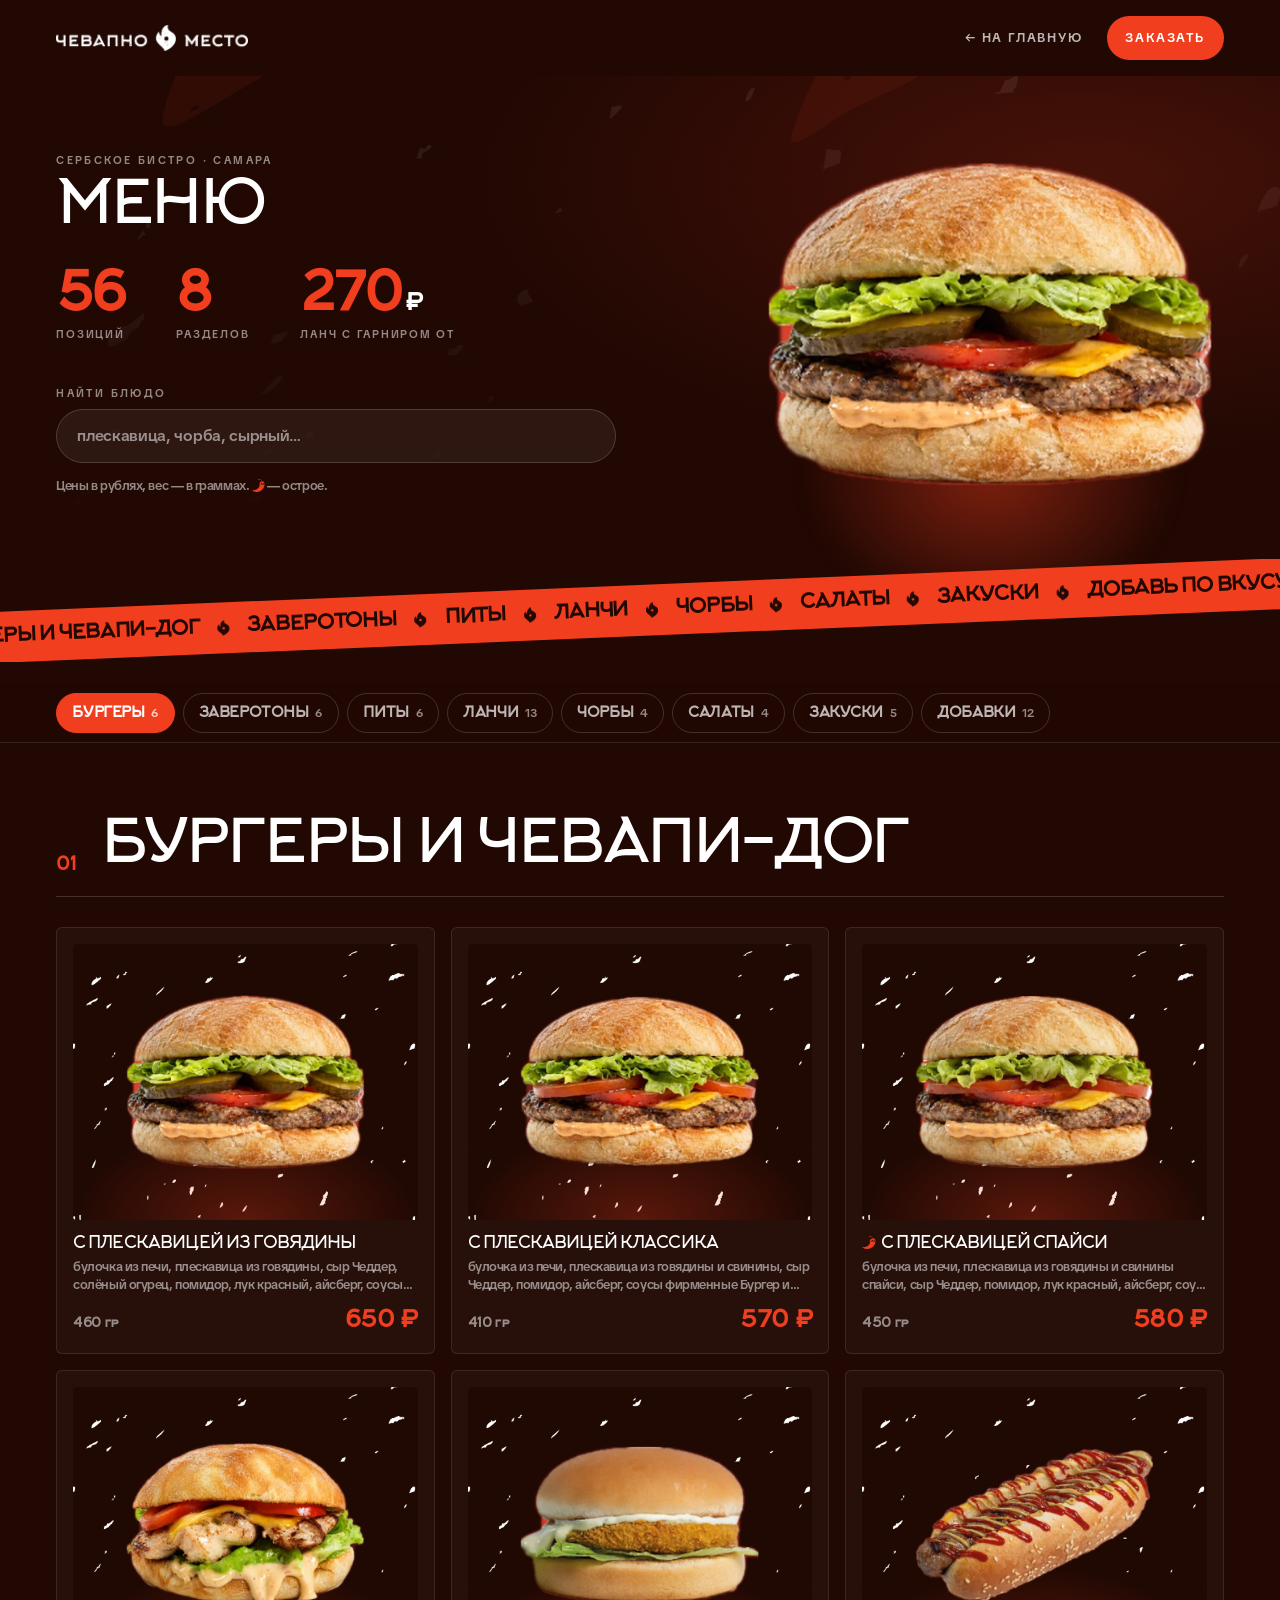
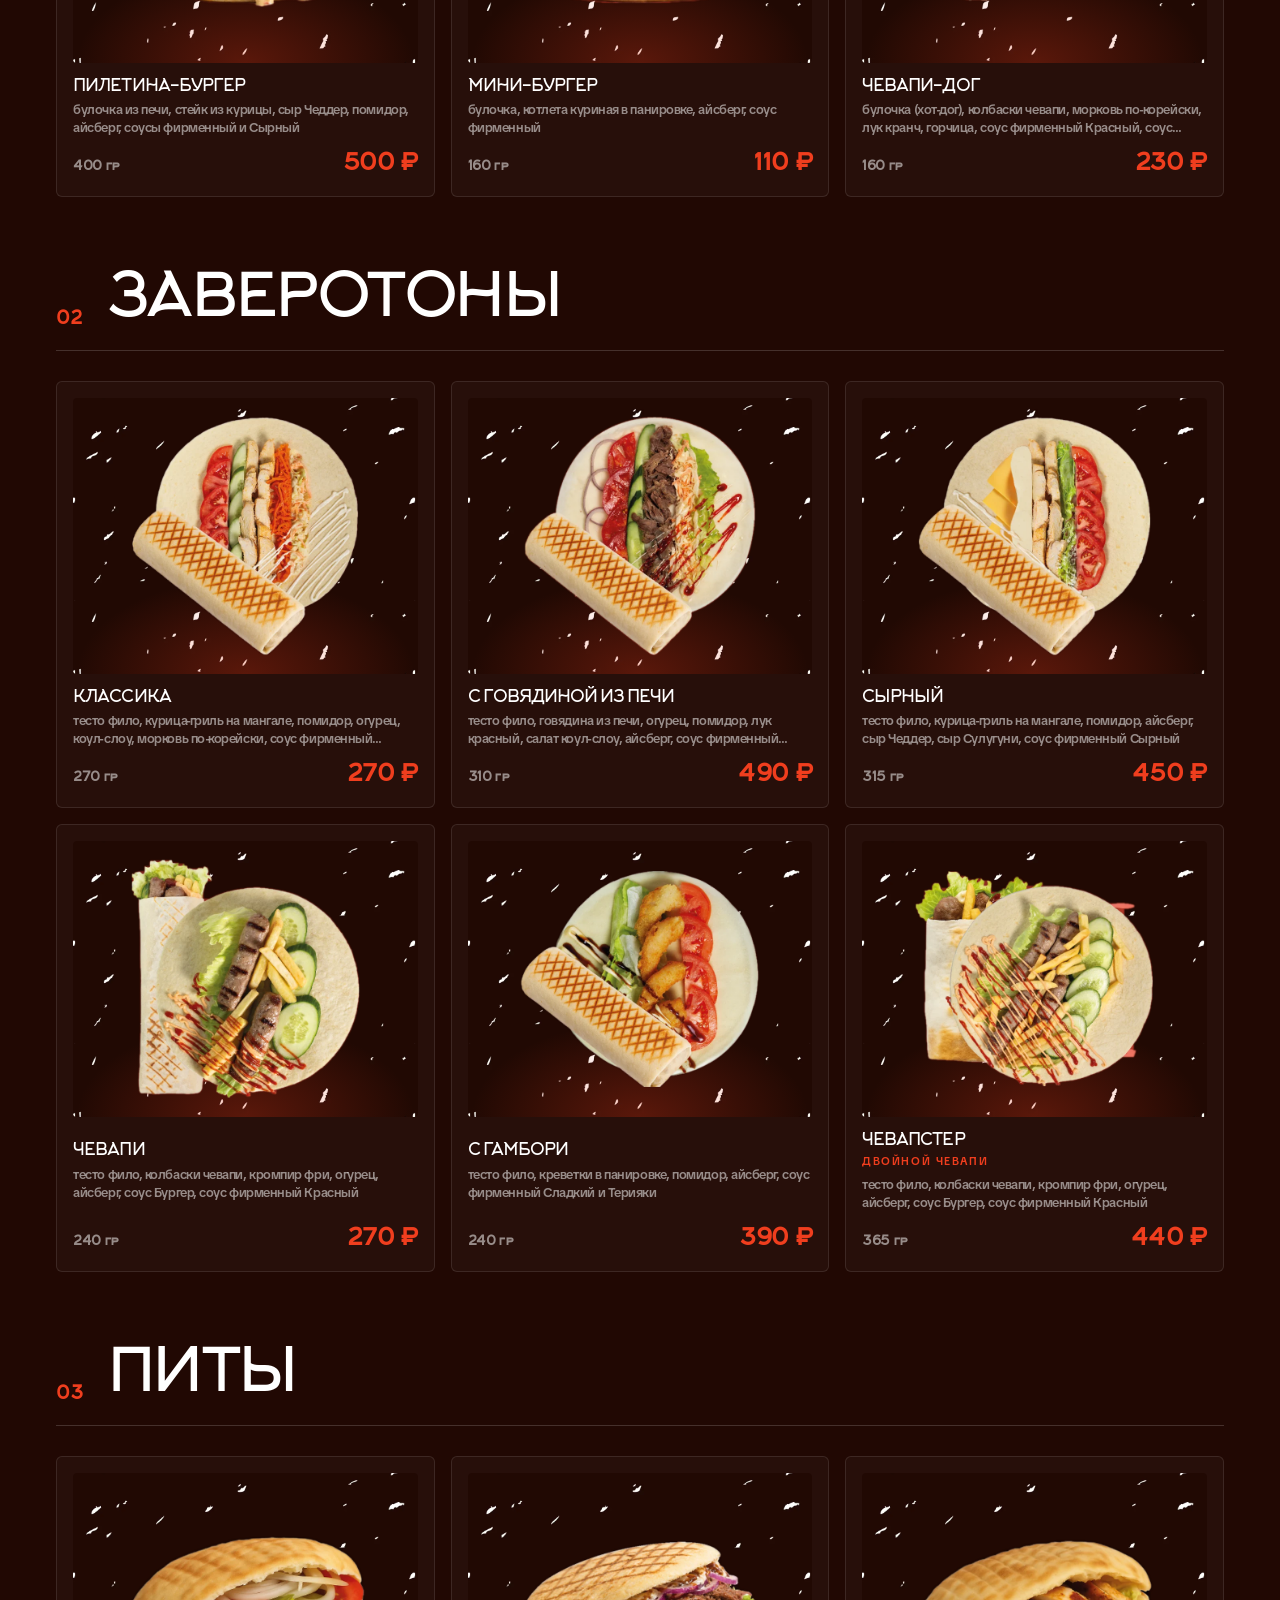
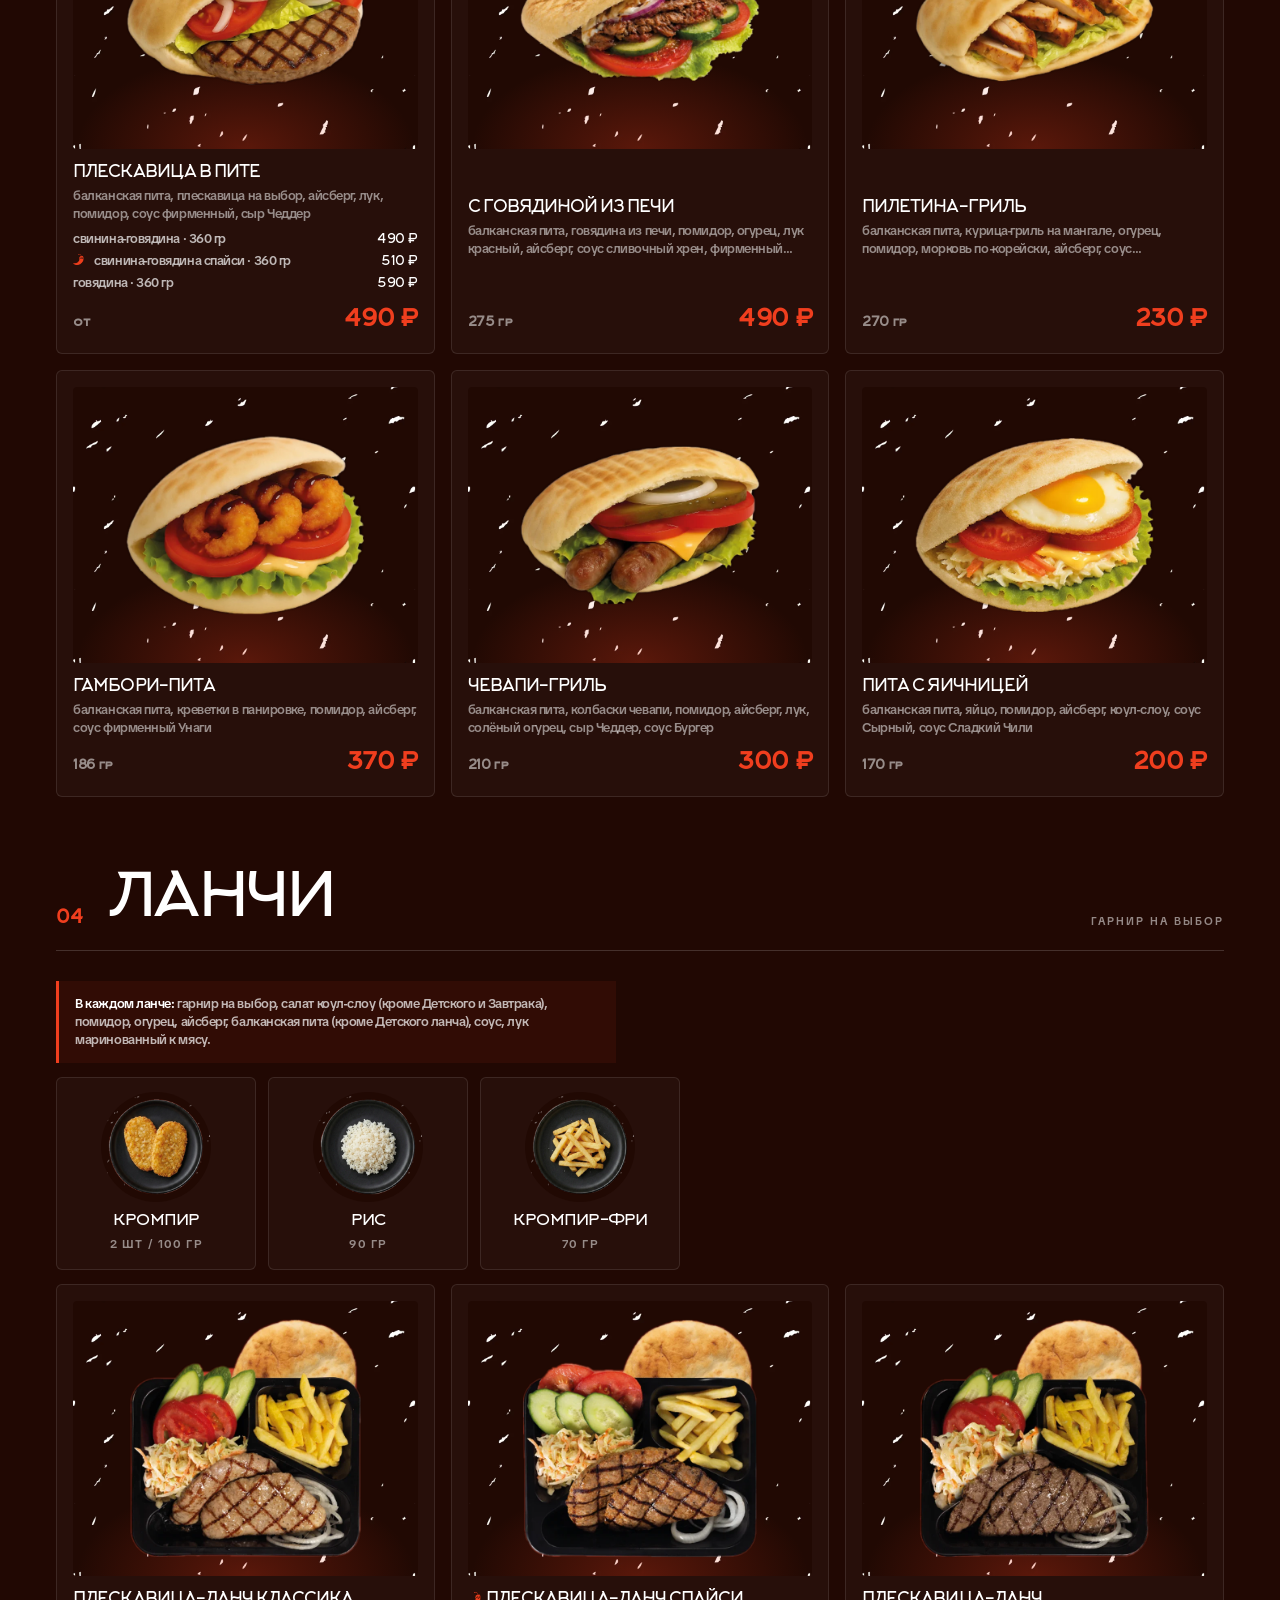
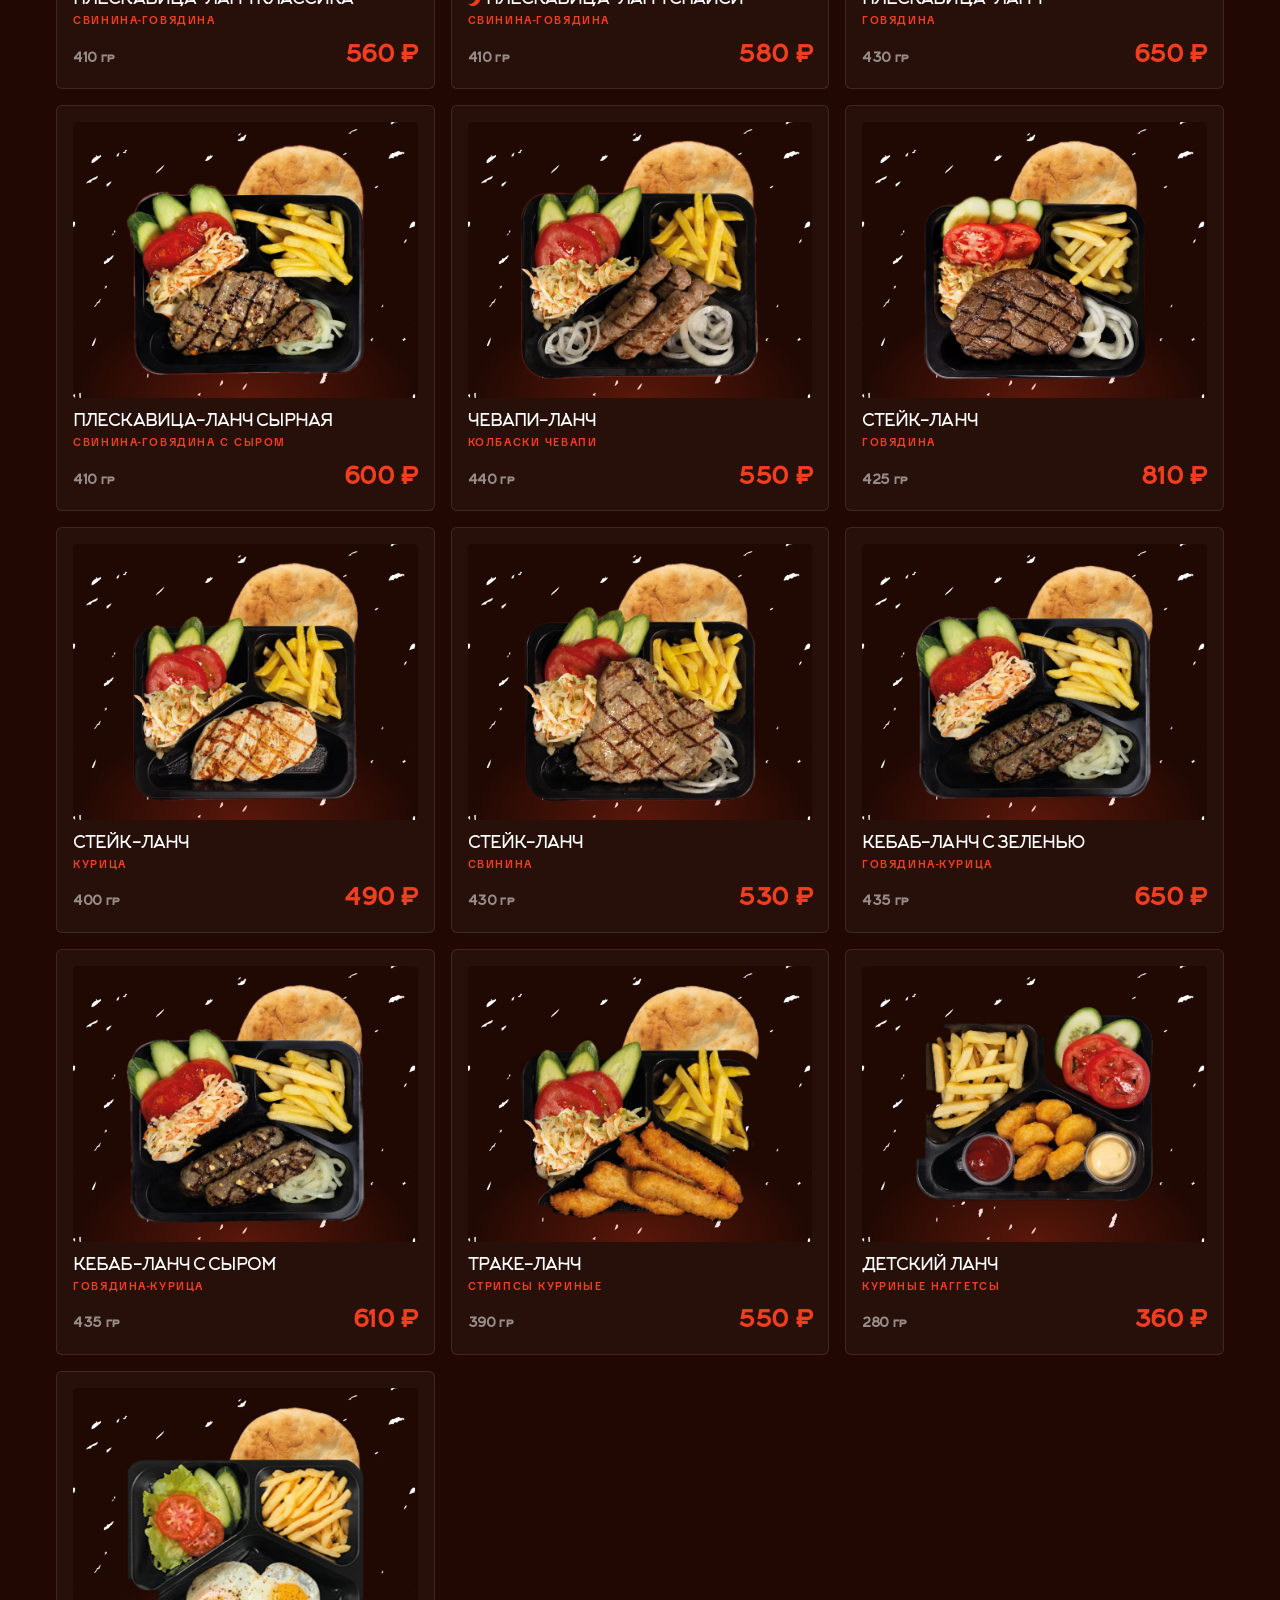
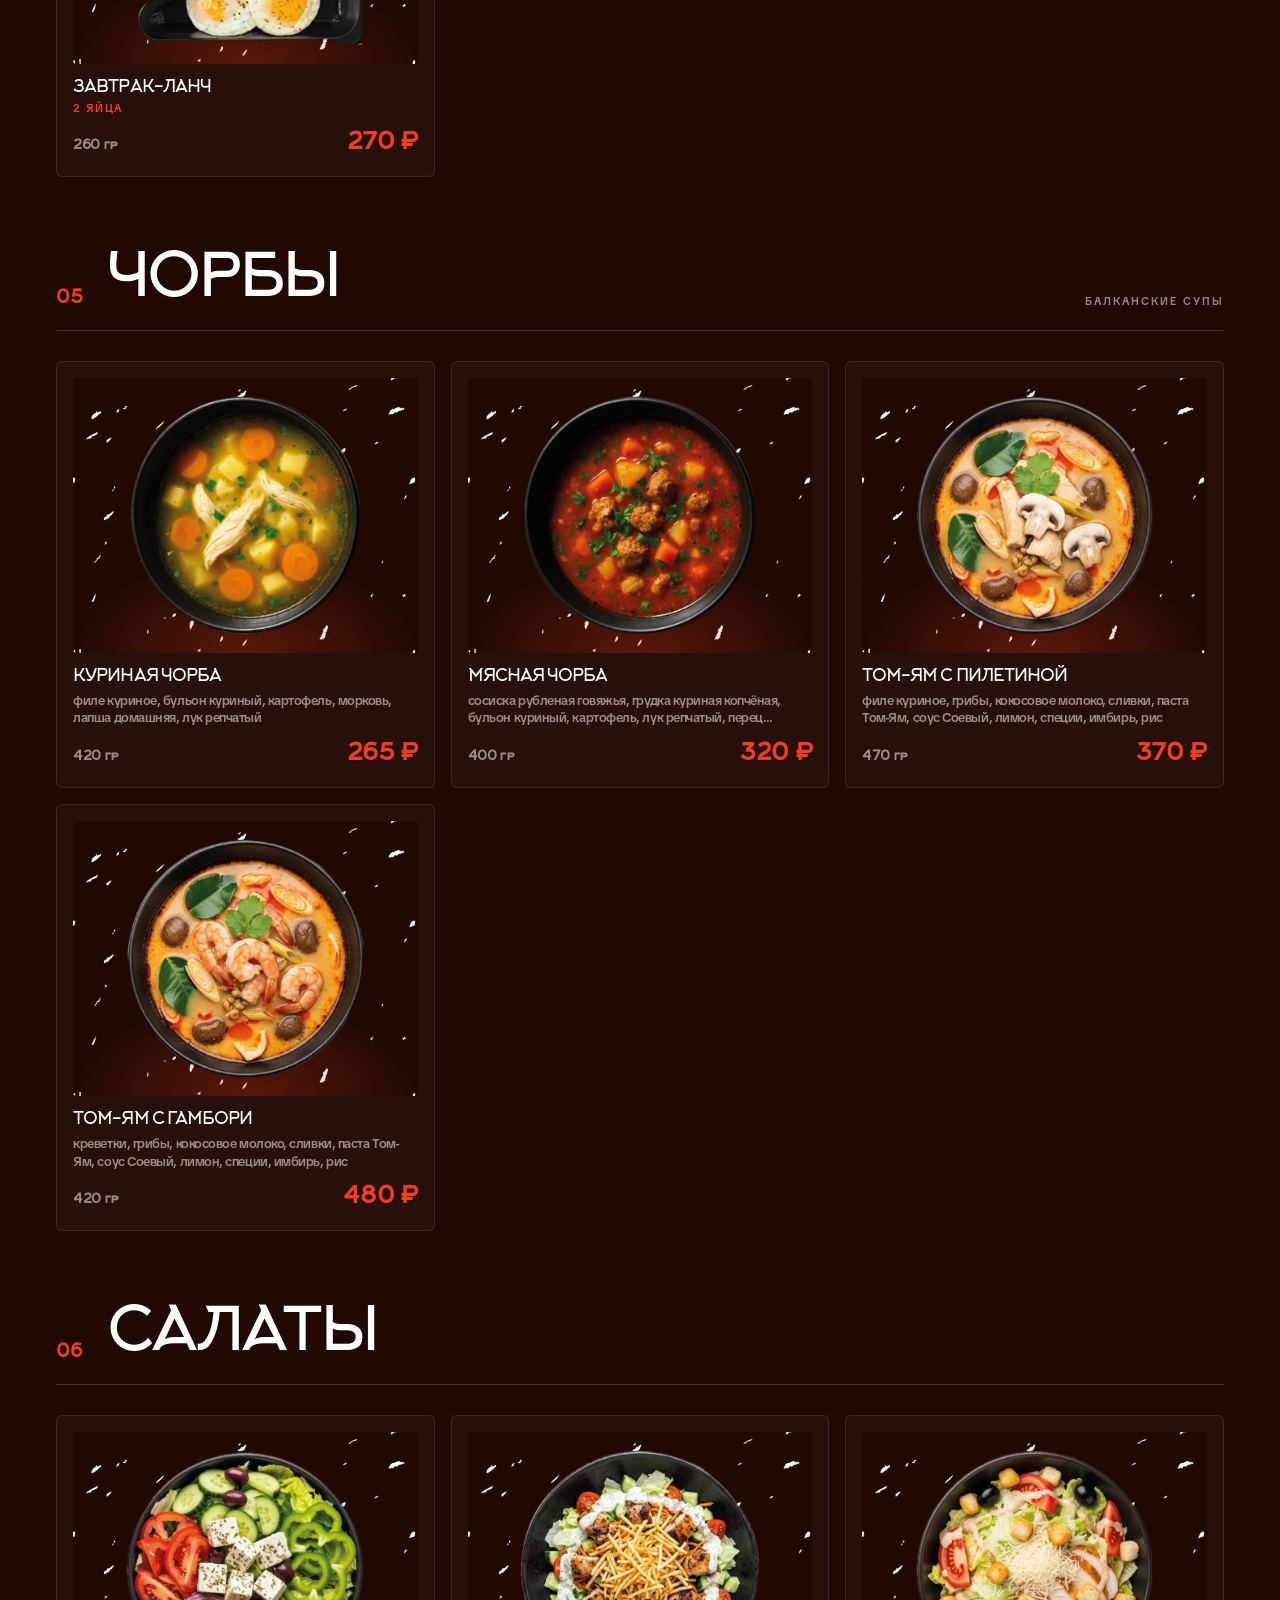
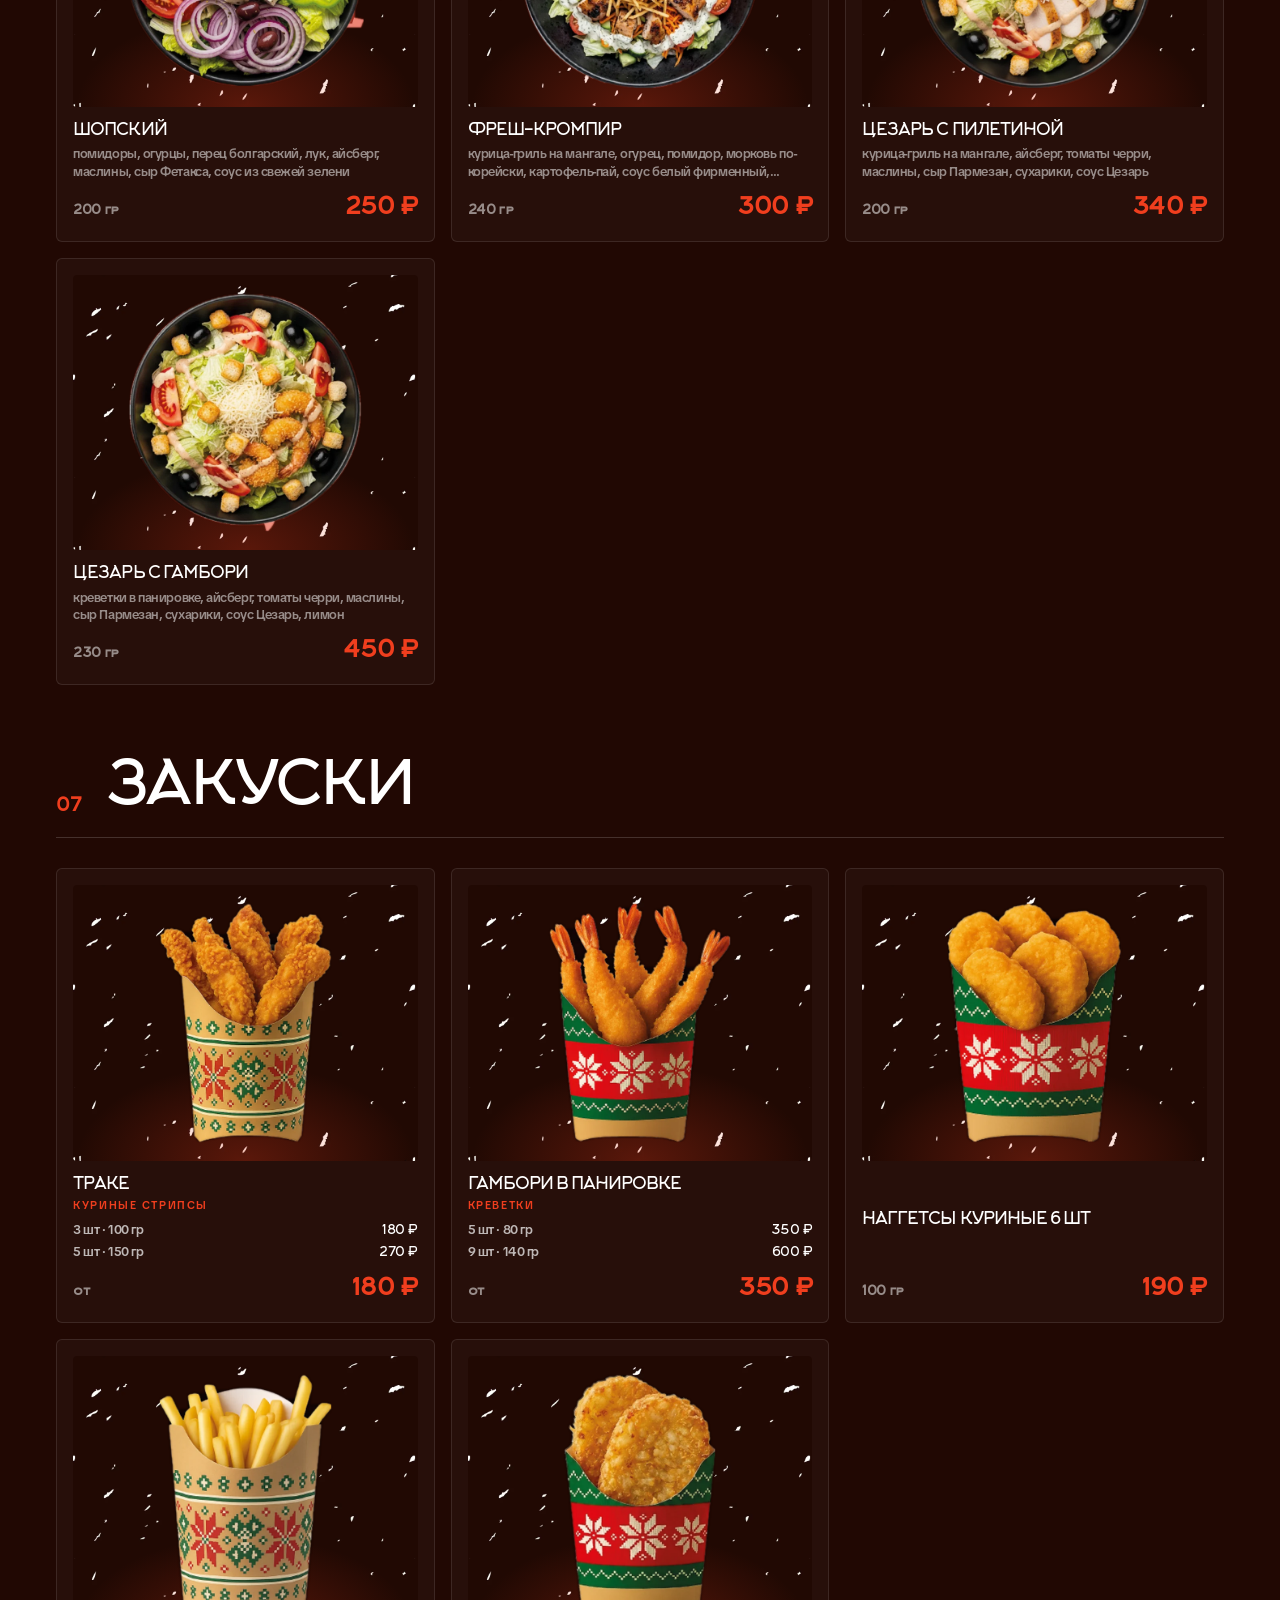
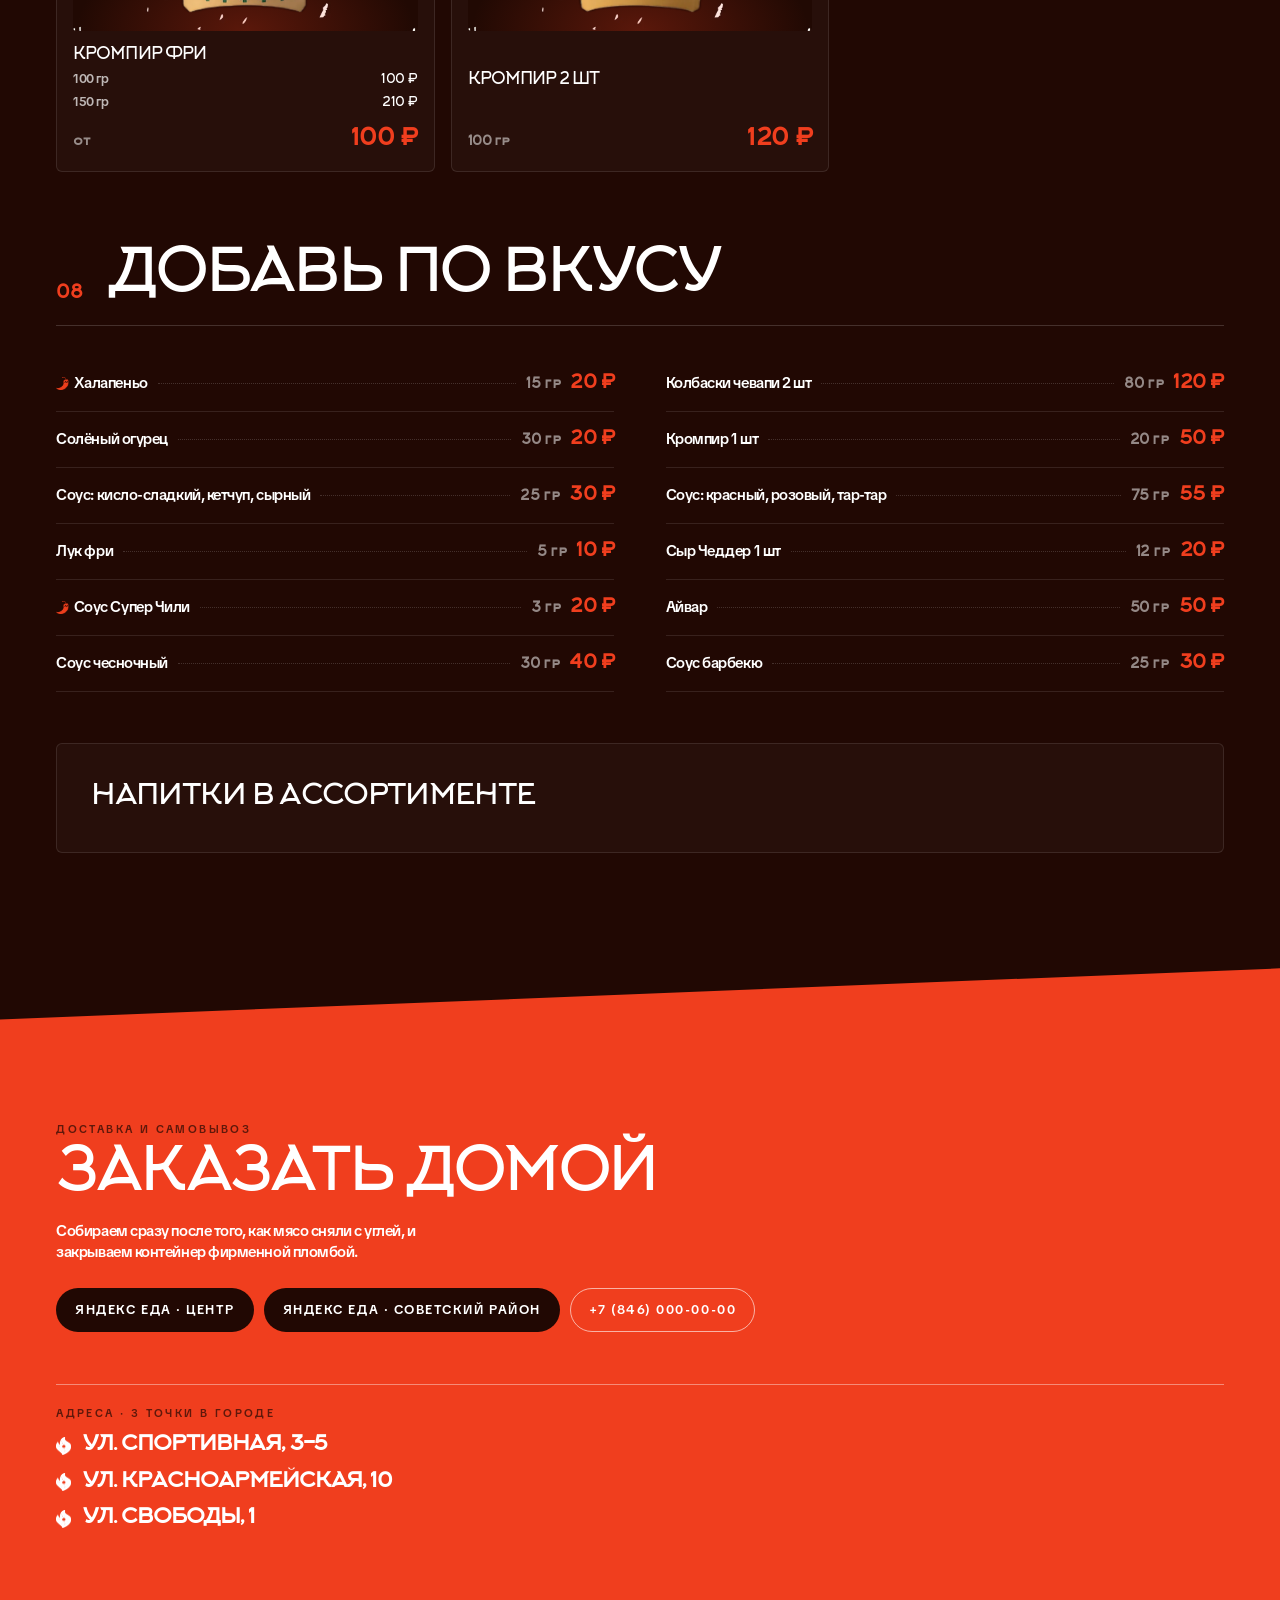
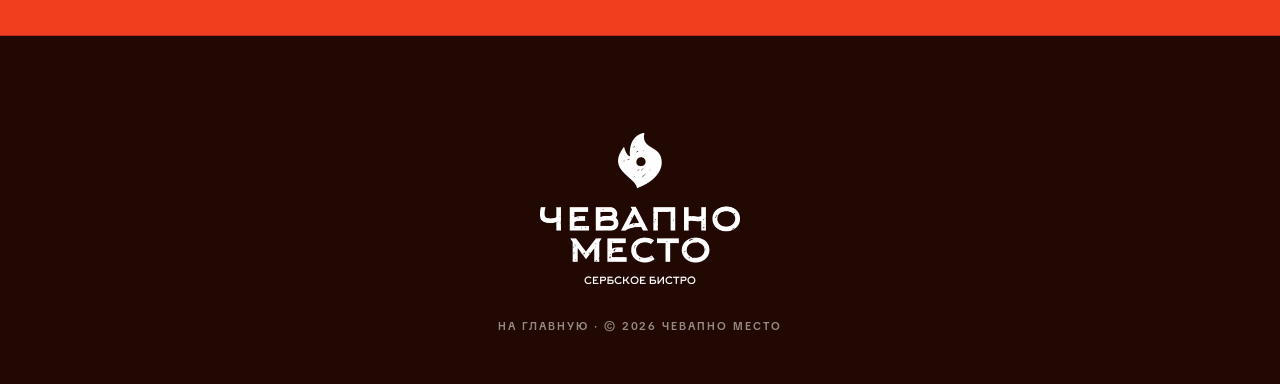
==== menu.html @ 1a715d68 "Отдельная страница меню, убрать пиццу menu.html: липкая панель разделов, поиск, карточка блюда шторк" ====
<!doctype html>
<html lang="ru">
<head>
<meta charset="utf-8">
<meta name="viewport" content="width=device-width, initial-scale=1, viewport-fit=cover">
<title>Меню — Чевапно Место, сербское бистро</title>
<meta name="description" content="Меню сербского бистро «Чевапно Место»: бургеры с плескавицей, заверотоны, питы, ланчи с гарниром, чорбы, салаты и закуски. Цены и граммовки.">
<meta name="theme-color" content="#210803">
<link rel="icon" href="assets/img/el-loc-red.png" type="image/png">
<link rel="preload" href="assets/fonts/arkhip.woff2" as="font" type="font/woff2" crossorigin>
<link rel="preload" href="assets/fonts/tiktoksans-semibold.woff2" as="font" type="font/woff2" crossorigin>
<link rel="stylesheet" href="css/menu.css">
</head>
<body>

<a class="skip" href="#menuList">К меню</a>

<!-- ═══════════════ ШАПКА ═══════════════ -->
<header class="mh">
  <a class="mh__logo" href="index.html" aria-label="Чевапно Место — на главную">
    <img src="assets/img/logo-h-white.webp" alt="Чевапно Место" width="300" height="39">
  </a>
  <nav class="mh__nav" aria-label="Навигация">
    <a class="mh__back" href="index.html"><span aria-hidden="true">←</span> На главную</a>
    <a class="pill pill--red mh__order" href="#order">Заказать</a>
  </nav>
</header>

<!-- ═══════════════ ШАПКА МЕНЮ ═══════════════ -->
<section class="mhero">
  <div class="mhero__bg" aria-hidden="true"><img src="assets/img/bg-3.webp" alt=""></div>
  <div class="mhero__inner">
    <p class="eyebrow">Сербское бистро · <span data-city></span></p>
    <h1 class="h">Меню</h1>
    <ul class="mhero__stats" id="stats"></ul>
    <label class="search" for="q">
      <span class="search__label">Найти блюдо</span>
      <input class="search__input" id="q" type="search" placeholder="плескавица, чорба, сырный…"
             autocomplete="off" enterkeyhint="search">
      <button class="search__clear" type="button" id="qClear" aria-label="Очистить поиск" hidden>×</button>
    </label>
    <div class="mhero__dish" aria-hidden="true">
      <img src="assets/img/dish/burger-govyadina.webp" alt="" width="680" height="680" fetchpriority="low">
    </div>
    <p class="mhero__note">Цены в рублях, вес — в граммах. <img src="assets/img/el-pepper-red.webp" alt="" width="14" height="14"> — острое.</p>
  </div>
</section>

<div class="band" aria-hidden="true"><div class="band__track" id="band"></div></div>

<!-- ═══════════════ РАЗДЕЛЫ (липкая панель) ═══════════════ -->
<nav class="cats" id="cats" aria-label="Разделы меню">
  <div class="cats__scroll" id="catsScroll"></div>
</nav>

<main class="mlist" id="menuList">
  <p class="empty" id="empty" hidden>
    Ничего не нашли по запросу «<span id="emptyQ"></span>».
    <button class="pill pill--ghost" type="button" id="emptyReset">Показать всё меню</button>
  </p>
  <div id="sections"></div>
</main>

<!-- ═══════════════ ЗАКАЗ ═══════════════ -->
<section class="order" id="order">
  <div class="order__inner">
    <p class="eyebrow">Доставка и самовывоз</p>
    <h2 class="h">Заказать домой</h2>
    <p class="order__lead">Собираем сразу после того, как мясо сняли с углей, и закрываем контейнер фирменной пломбой.</p>
    <div class="order__links" id="orderLinks"></div>
    <div class="order__addr">
      <p class="order__cap" id="addrCap">Адреса</p>
      <ul id="addrList"></ul>
    </div>
  </div>
</section>

<footer class="mf">
  <img src="assets/img/logo-main-white.webp" alt="Чевапно Место — сербское бистро" width="180" height="136">
  <p><a href="index.html">На главную</a> · © 2026 Чевапно Место</p>
</footer>

<a class="pill pill--red fab is-off" id="fab" href="#order">Заказать</a>

<!-- ═══════════════ КАРТОЧКА БЛЮДА ═══════════════ -->
<dialog class="sheet" id="sheet" aria-labelledby="sheetName">
  <div class="sheet__panel" id="sheetPanel">
    <span class="sheet__grip" aria-hidden="true"></span>
    <button class="sheet__close" type="button" id="sheetClose" aria-label="Закрыть">×</button>
    <div class="sheet__media"><img id="sheetImg" src="" alt="" width="680" height="680"></div>
    <div class="sheet__info">
      <p class="eyebrow" id="sheetCat"></p>
      <h2 class="sheet__name" id="sheetName"></h2>
      <p class="sheet__sub" id="sheetSub"></p>
      <div id="sheetPrice"></div>
      <div id="sheetBody"></div>
      <div class="sheet__order" id="sheetOrder"></div>
      <div class="sheet__nav">
        <button class="pill pill--ghost" type="button" id="sheetPrev" aria-label="Предыдущее блюдо">←</button>
        <span id="sheetCount"></span>
        <button class="pill pill--ghost" type="button" id="sheetNext" aria-label="Следующее блюдо">→</button>
      </div>
    </div>
  </div>
</dialog>

<script src="js/content.js"></script>
<script src="js/menu.js"></script>
</body>
</html>
---- css/menu.css ----
/* ═══════════════════════════════════════════════════════════════
   ЧЕВАПНО МЕСТО · страница меню
   Те же правила брендбука: три цвета, два шрифта, заголовки одного кегля.
   Сначала телефон, потом планшет и десктоп.
   ═══════════════════════════════════════════════════════════════ */

@font-face {
  font-family: 'Arkhip';
  src: url('../assets/fonts/arkhip.woff2') format('woff2');
  font-weight: 400;
  font-display: swap;
}
@font-face {
  font-family: 'TikTok Sans';
  src: url('../assets/fonts/tiktoksans-semibold.woff2') format('woff2');
  font-weight: 600;
  font-display: swap;
}

:root {
  --red: #F03E1E;
  --dark: #210803;
  --white: #FFFFFF;

  --w-05: rgba(255,255,255,.05);
  --w-10: rgba(255,255,255,.10);
  --w-16: rgba(255,255,255,.16);
  --w-45: rgba(255,255,255,.52);
  --w-64: rgba(255,255,255,.70);
  --r-30: rgba(240,62,30,.30);
  --deep: #150401;                /* тот же тёмно-коричневый, чуть глубже */

  /* Правило гайда: заголовки одного кегля. Разный размер — только у цифр. */
  --fs-h: clamp(2.15rem, 4.6vw, 4.5rem);
  --fs-small: clamp(.8rem, .86vw, .88rem);
  --fs-eyebrow: clamp(.68rem, .74vw, .76rem);

  --pad: clamp(16px, 4.4vw, 72px);
  --maxw: 1320px;
  --hdr: 64px;                    /* высота шапки */
  --bar: 58px;                    /* высота панели разделов */
  --ease: cubic-bezier(.16, 1, .3, 1);
}

*, *::before, *::after { box-sizing: border-box; }
html { -webkit-text-size-adjust: 100%; }
body {
  margin: 0;
  background: var(--dark);
  color: var(--white);
  font-family: 'TikTok Sans', system-ui, sans-serif;
  font-weight: 600;
  font-size: clamp(.95rem, 1.02vw, 1.02rem);
  line-height: 1.42;
  letter-spacing: -.03em;
  overflow-x: hidden;
  -webkit-font-smoothing: antialiased;
}
html.is-sheet { overflow: hidden; }
img { display: block; max-width: 100%; height: auto; }
a { color: inherit; text-decoration: none; }
button { font: inherit; color: inherit; background: none; border: 0; padding: 0; cursor: pointer; letter-spacing: inherit; }
ul { margin: 0; padding: 0; list-style: none; }
p, h1, h2, h3 { margin: 0; }
[hidden] { display: none !important; }
::selection { background: var(--red); color: var(--white); }
:focus-visible { outline: 2px solid var(--red); outline-offset: 3px; }

.h, h1, h2, h3, .arkhip {
  font-family: 'Arkhip', 'TikTok Sans', sans-serif;
  font-weight: 400;
  letter-spacing: -.06em;
  line-height: .95;
  text-transform: uppercase;
}
.h { font-size: var(--fs-h); }

.eyebrow {
  font-size: var(--fs-eyebrow);
  letter-spacing: .22em;
  text-transform: uppercase;
  color: var(--w-45);
}
.eyebrow b { color: var(--red); font-weight: 600; }

.skip {
  position: absolute; left: 12px; top: -60px; z-index: 200;
  background: var(--red); padding: .6em 1em; border-radius: 999px;
}
.skip:focus { top: 12px; }

/* Кнопки-пилюли */
.pill {
  display: inline-flex;
  align-items: center;
  justify-content: center;
  gap: .5em;
  min-height: 44px;
  padding: .7em 1.4em;
  border-radius: 999px;
  border: 1px solid transparent;
  font-size: var(--fs-small);
  letter-spacing: .12em;
  text-transform: uppercase;
  white-space: nowrap;
  transition: background .3s var(--ease), color .3s var(--ease), border-color .3s var(--ease), transform .3s var(--ease);
}
.pill--red { background: var(--red); color: var(--white); }
.pill--red:hover { background: var(--white); color: var(--dark); }
.pill--ghost { border-color: var(--w-16); }
.pill--ghost:hover { border-color: var(--white); background: var(--white); color: var(--dark); }
.pill:active { transform: scale(.97); }

/* ═══════════════ ШАПКА ═══════════════ */
.mh {
  height: var(--hdr);
  display: flex;
  align-items: center;
  gap: 16px;
  padding: 0 var(--pad);
  max-width: calc(var(--maxw) + var(--pad) * 2);
  margin: 0 auto;
}
/* охранное поле логотипа: ничего не подходит к знаку вплотную */
.mh__logo { padding: 10px 0; flex: 0 0 auto; }
.mh__logo img { width: clamp(150px, 15vw, 210px); }
.mh__nav { margin-left: auto; display: flex; align-items: center; gap: clamp(10px, 2vw, 24px); }
.mh__back {
  font-size: var(--fs-small);
  letter-spacing: .14em;
  text-transform: uppercase;
  color: var(--w-64);
  padding: 10px 0;
  transition: color .3s var(--ease);
}
.mh__back:hover { color: var(--white); }

/* ═══════════════ ШАПКА МЕНЮ ═══════════════ */
.mhero {
  position: relative;
  padding: clamp(28px, 6vw, 84px) var(--pad) clamp(40px, 7vw, 96px);
  overflow: hidden;
  isolation: isolate;
}
.mhero__bg { position: absolute; inset: 0; z-index: -1; }
.mhero__bg img { width: 100%; height: 100%; object-fit: cover; opacity: .2; }
.mhero__bg::after {
  content: '';
  position: absolute; inset: 0;
  background:
    radial-gradient(70% 80% at 85% 20%, rgba(240,62,30,.18), transparent 70%),
    linear-gradient(180deg, rgba(33,8,3,.6), var(--dark) 92%);
}
.mhero__inner { max-width: var(--maxw); margin: 0 auto; position: relative; }
/* фото блюда справа — только на широком экране, где есть место */
.mhero__dish { display: none; }
@media (min-width: 960px) {
  .mhero__dish {
    display: block;
    position: absolute;
    right: -2%;
    top: 50%;
    width: min(44%, 560px);
    transform: translateY(-50%);
    pointer-events: none;
  }
  .mhero__dish::before {
    content: '';
    position: absolute;
    inset: 30% 6% 0;
    background: radial-gradient(60% 60% at 50% 70%, rgba(240,62,30,.45), transparent 70%);
    filter: blur(10px);
  }
  .mhero__dish img { position: relative; width: 100%; animation: dishFloat 7s ease-in-out infinite; }
}
@keyframes dishFloat { 50% { transform: translateY(-10px); } }
.mhero .eyebrow { margin-bottom: 1.2em; }
.mhero__stats {
  display: flex;
  flex-wrap: wrap;
  gap: clamp(18px, 4vw, 56px);
  margin: clamp(22px, 3vw, 36px) 0 clamp(26px, 3.4vw, 44px);
}
.stat__n {
  font-family: 'Arkhip', sans-serif;
  font-size: clamp(2rem, 4vw, 3.4rem);
  line-height: .95;
  letter-spacing: -.06em;
  color: var(--red);
}
.stat__n small { font-size: .45em; color: var(--white); margin-left: .15em; letter-spacing: -.02em; }
.stat__l { font-size: var(--fs-eyebrow); letter-spacing: .16em; text-transform: uppercase; color: var(--w-45); margin-top: .5em; }

.search {
  position: relative;
  display: block;
  max-width: 560px;
}
.search__label {
  display: block;
  font-size: var(--fs-eyebrow);
  letter-spacing: .22em;
  text-transform: uppercase;
  color: var(--w-45);
  margin-bottom: .7em;
}
.search__input {
  width: 100%;
  min-height: 54px;
  padding: 0 52px 0 20px;
  border-radius: 999px;
  border: 1px solid var(--w-16);
  background: rgba(255,255,255,.06);
  color: var(--white);
  font: inherit;
  font-size: 1rem;
  letter-spacing: -.02em;
  -webkit-appearance: none;
  appearance: none;
  transition: border-color .3s var(--ease), background .3s var(--ease);
}
.search__input::placeholder { color: var(--w-45); }
.search__input::-webkit-search-cancel-button { display: none; }
.search__input:focus { outline: none; border-color: var(--red); background: rgba(255,255,255,.09); }
.search__clear {
  position: absolute;
  right: 6px;
  bottom: 6px;
  width: 42px;
  height: 42px;
  border-radius: 50%;
  font-size: 1.4rem;
  line-height: 1;
  color: var(--w-64);
}
.search__clear:hover { color: var(--white); background: var(--w-10); }
.mhero__note {
  margin-top: 1.1em;
  font-size: var(--fs-small);
  color: var(--w-45);
}
.mhero__note img { display: inline-block; width: 13px; vertical-align: -2px; }

/* Красная полоса с бегущей строкой — фирменная диагональ */
.band {
  overflow: hidden;
  padding: 26px 0;
  margin: -26px 0;
  position: relative;
  z-index: 2;
}
/* поворачиваем видимую полосу шириной с экран, а не длинную ленту внутри —
   иначе при повороте лента уезжает за край обрезки */
.band__track {
  width: 110%;
  margin-left: -5%;
  overflow: hidden;
  background: var(--red);
  color: var(--dark);
  padding: 12px 0;
  transform: rotate(-2.4deg);
}
.band__inner {
  display: flex;
  width: max-content;
  animation: bandRun 34s linear infinite;
}
.band__item {
  display: inline-flex;
  align-items: center;
  gap: 18px;
  padding-right: 18px;
  font-family: 'Arkhip', sans-serif;
  font-size: clamp(.95rem, 1.5vw, 1.4rem);
  letter-spacing: -.06em;
  text-transform: uppercase;
  white-space: nowrap;
}
.band__item img { width: 12px; }
@keyframes bandRun { to { transform: translateX(-50%); } }

/* ═══════════════ ПАНЕЛЬ РАЗДЕЛОВ ═══════════════ */
.cats {
  position: sticky;
  top: 0;
  z-index: 50;
  background: rgba(33,8,3,.9);
  backdrop-filter: blur(14px) saturate(140%);
  -webkit-backdrop-filter: blur(14px) saturate(140%);
  border-bottom: 1px solid var(--w-10);
  margin-top: clamp(26px, 4vw, 48px);
}
.cats__scroll {
  display: flex;
  gap: 8px;
  overflow-x: auto;
  scroll-snap-type: x proximity;
  scrollbar-width: none;
  padding: 9px var(--pad);
  max-width: calc(var(--maxw) + var(--pad) * 2);
  margin: 0 auto;
}
.cats__scroll::-webkit-scrollbar { display: none; }
.chip {
  flex: 0 0 auto;
  scroll-snap-align: start;
  display: inline-flex;
  align-items: center;
  gap: .5em;
  min-height: 40px;
  padding: 0 1.1em;
  border-radius: 999px;
  border: 1px solid var(--w-16);
  font-family: 'Arkhip', sans-serif;
  font-size: .86rem;
  letter-spacing: -.03em;
  text-transform: uppercase;
  color: var(--w-64);
  white-space: nowrap;
  transition: background .3s var(--ease), color .3s var(--ease), border-color .3s var(--ease);
}
.chip i { font-style: normal; font-family: 'TikTok Sans', sans-serif; font-size: .74rem; color: var(--w-45); letter-spacing: 0; }
.chip:hover { color: var(--white); border-color: var(--r-30); }
.chip.is-on { background: var(--red); border-color: var(--red); color: var(--white); }
.chip.is-on i { color: rgba(255,255,255,.75); }

/* ═══════════════ СПИСОК ═══════════════ */
.mlist { padding: 0 var(--pad); max-width: calc(var(--maxw) + var(--pad) * 2); margin: 0 auto; }
.cat { padding-top: clamp(40px, 6vw, 84px); scroll-margin-top: calc(var(--bar) + 8px); }
.cat__head {
  display: flex;
  align-items: flex-end;
  gap: clamp(12px, 2vw, 24px);
  margin-bottom: clamp(18px, 2.4vw, 30px);
  padding-bottom: clamp(14px, 1.6vw, 20px);
  border-bottom: 1px solid var(--w-16);
}
.cat__num {
  font-family: 'Arkhip', sans-serif;
  font-size: clamp(1rem, 1.4vw, 1.3rem);
  color: var(--red);
  letter-spacing: -.02em;
  line-height: 1.2;
}
.cat__note {
  margin-left: auto;
  text-align: right;
  font-size: var(--fs-eyebrow);
  letter-spacing: .18em;
  text-transform: uppercase;
  color: var(--w-45);
  max-width: 30ch;
}

.grid { display: grid; gap: 12px; }

/* Карточка блюда: на телефоне — строка «фото слева, текст справа» */
.it {
  position: relative;
  display: grid;
  grid-template-columns: clamp(92px, 26vw, 120px) minmax(0, 1fr);
  gap: 14px;
  padding: 12px;
  background: rgba(255,255,255,.03);
  border: 1px solid var(--w-10);
  border-radius: 6px;
  transition: border-color .4s var(--ease), background .4s var(--ease), opacity .6s var(--ease), transform .6s var(--ease);
}
.it:hover { border-color: var(--r-30); background: rgba(255,255,255,.05); }
.it__media {
  position: relative;
  aspect-ratio: 1;
  align-self: start;
  border-radius: 4px;
  overflow: hidden;
  background: #1a0602 url('../assets/img/grain-dark.webp') center / 340px;
}
/* отблеск углей под блюдом */
.it__media::before {
  content: '';
  position: absolute; inset: auto 0 0 0; height: 55%;
  background: radial-gradient(70% 90% at 50% 100%, rgba(240,62,30,.28), transparent 70%);
}
.it__media img { position: relative; width: 100%; height: 100%; object-fit: contain; transition: transform .7s var(--ease); }
.it:hover .it__media img { transform: scale(1.05); }
.it__body { display: flex; flex-direction: column; min-width: 0; }
.it__name { font-size: clamp(1rem, 1.2vw, 1.15rem); line-height: 1; }
.it__btn { text-align: left; text-transform: inherit; letter-spacing: inherit; line-height: inherit; }
/* вся карточка нажимается */
.it__btn::after { content: ''; position: absolute; inset: 0; border-radius: inherit; }
.it__btn:focus-visible { outline: none; }
.it:has(.it__btn:focus-visible) { outline: 2px solid var(--red); outline-offset: 2px; }
.hot { display: inline-block; width: .85em; vertical-align: -.1em; margin-right: .3em; }
.it__sub {
  margin-top: .45em;
  font-size: .7rem;
  letter-spacing: .14em;
  text-transform: uppercase;
  color: var(--red);
}
.it__d {
  margin-top: .5em;
  font-size: var(--fs-small);
  color: var(--w-45);
  line-height: 1.4;
  display: -webkit-box;
  -webkit-line-clamp: 2;
  -webkit-box-orient: vertical;
  overflow: hidden;
}
.it__opts { margin-top: .55em; display: grid; gap: .25em; font-size: var(--fs-small); color: var(--w-64); }
.it__opts li { display: flex; gap: .5em; align-items: baseline; }
.it__opts b { margin-left: auto; font-family: 'Arkhip', sans-serif; font-weight: 400; letter-spacing: -.04em; color: var(--white); }
.it__nums {
  margin-top: auto;
  padding-top: .7em;
  display: flex;
  align-items: baseline;
  gap: .6em;
  font-family: 'Arkhip', sans-serif;
  letter-spacing: -.04em;
}
.it__w { font-size: .82rem; color: var(--w-45); }
.it__p { margin-left: auto; font-size: clamp(1.3rem, 1.8vw, 1.6rem); color: var(--red); }
.it__more {
  font-family: 'TikTok Sans', sans-serif;
  font-size: .68rem;
  letter-spacing: .14em;
  text-transform: uppercase;
  color: var(--w-45);
}

/* Появление карточек */
.js .it.is-pre { opacity: 0; transform: translateY(16px); }

/* Ланчи: гарниры */
.sides {
  display: grid;
  grid-template-columns: repeat(3, minmax(0, 1fr));
  gap: 12px;
  margin-bottom: 14px;
}
.side {
  text-align: center;
  padding: 14px 8px;
  border: 1px solid var(--w-10);
  border-radius: 6px;
  background: rgba(255,255,255,.03);
}
.side img {
  width: min(110px, 100%);
  aspect-ratio: 1;
  object-fit: contain;
  margin: 0 auto .6em;
  border-radius: 50%;
  background: #1a0602 url('../assets/img/grain-dark.webp') center / cover;
}
.side b { display: block; font-family: 'Arkhip', sans-serif; font-weight: 400; text-transform: uppercase; letter-spacing: -.05em; font-size: .95rem; }
.side span { font-size: .72rem; color: var(--w-45); letter-spacing: .1em; text-transform: uppercase; }
.lunchnote {
  margin-bottom: 14px;
  padding: 14px 16px;
  border-left: 3px solid var(--red);
  background: rgba(240,62,30,.08);
  font-size: var(--fs-small);
  color: var(--w-64);
}
.lunchnote b { color: var(--white); font-weight: 600; }

/* Добавки: список без фото */
.plain { display: grid; gap: 0 clamp(24px, 4vw, 64px); }
.plain__row {
  display: flex;
  align-items: baseline;
  gap: 10px;
  padding: .95em 0;
  border-bottom: 1px solid var(--w-10);
}
.plain__dots { flex: 1; border-bottom: 1px dotted var(--w-16); transform: translateY(-4px); min-width: 12px; }
.plain__w { font-family: 'Arkhip', sans-serif; color: var(--w-45); font-size: .85rem; letter-spacing: -.03em; white-space: nowrap; }
.plain__p { font-family: 'Arkhip', sans-serif; color: var(--red); font-size: 1.15rem; letter-spacing: -.04em; white-space: nowrap; }
.drinks {
  margin-top: clamp(30px, 4vw, 54px);
  padding: clamp(22px, 3vw, 34px);
  border: 1px solid var(--w-10);
  border-radius: 6px;
  display: flex;
  flex-wrap: wrap;
  align-items: center;
  justify-content: space-between;
  gap: 12px 24px;
  background: rgba(255,255,255,.03);
}
.drinks b { font-family: 'Arkhip', sans-serif; font-weight: 400; text-transform: uppercase; letter-spacing: -.06em; font-size: clamp(1.3rem, 2.2vw, 2rem); }
.drinks span { font-size: var(--fs-small); color: var(--w-45); }

.empty {
  padding: clamp(40px, 8vw, 90px) 0 0;
  text-align: center;
  color: var(--w-64);
  display: grid;
  justify-items: center;
  gap: 18px;
}

/* ═══════════════ ЗАКАЗ ═══════════════ */
.order {
  margin-top: clamp(60px, 9vw, 130px);
  padding: clamp(56px, 8vw, 110px) var(--pad);
  background: var(--red);
  color: var(--white);
  /* диагональный рез под углом фирменных полос */
  clip-path: polygon(0 4vw, 100% 0, 100% 100%, 0 100%);
  padding-top: calc(clamp(56px, 8vw, 110px) + 4vw);
  scroll-margin-top: 0;
}
.order__inner { max-width: var(--maxw); margin: 0 auto; }
.order .eyebrow { color: rgba(33,8,3,.7); margin-bottom: 1em; }
.order__lead { margin: 1.1em 0 1.6em; max-width: 46ch; }
.order__links { display: flex; flex-wrap: wrap; gap: 10px; }
.order .pill--ghost { border-color: rgba(255,255,255,.6); }
.order .pill--dark { background: var(--dark); color: var(--white); }
.order .pill--dark:hover { background: var(--white); color: var(--dark); }
.order__addr { margin-top: clamp(30px, 4vw, 52px); padding-top: 1.4em; border-top: 1px solid rgba(255,255,255,.4); }
.order__cap { font-size: var(--fs-eyebrow); letter-spacing: .22em; text-transform: uppercase; color: rgba(33,8,3,.7); margin-bottom: .9em; }
.order__addr ul { display: grid; gap: .5em; }
.order__addr li {
  display: flex;
  align-items: center;
  gap: .6em;
  font-family: 'Arkhip', sans-serif;
  text-transform: uppercase;
  letter-spacing: -.05em;
  font-size: clamp(1.05rem, 1.6vw, 1.45rem);
}
.order__addr img { width: .7em; }

.mf {
  padding: clamp(46px, 6vw, 80px) var(--pad) calc(clamp(30px, 4vw, 50px) + env(safe-area-inset-bottom));
  display: grid;
  justify-items: center;
  gap: 1.4em;
  text-align: center;
  font-size: var(--fs-eyebrow);
  letter-spacing: .18em;
  text-transform: uppercase;
  color: var(--w-45);
}
/* охранное поле логотипа */
.mf img { width: clamp(140px, 16vw, 200px); margin: 20px; }
.mf a:hover { color: var(--white); }

/* Плавающая кнопка заказа — только на телефоне */
.fab {
  position: fixed;
  right: 16px;
  bottom: calc(16px + env(safe-area-inset-bottom));
  z-index: 60;
  box-shadow: 0 10px 30px rgba(21,4,1,.55);
  transition: opacity .35s var(--ease), transform .35s var(--ease), background .3s var(--ease), color .3s var(--ease);
}
.fab.is-off { opacity: 0; transform: translateY(14px); pointer-events: none; visibility: hidden; }

/* ═══════════════ КАРТОЧКА БЛЮДА (шторка) ═══════════════ */
.sheet {
  /* телефон: шторка снизу */
  position: fixed;
  inset: auto 0 0 0;
  margin: 0;
  width: 100%;
  max-width: 100%;
  max-height: 92svh;
  padding: 0;
  border: 0;
  border-radius: 18px 18px 0 0;
  background: var(--dark);
  color: var(--white);
  overflow: hidden;
}
.sheet::backdrop { background: rgba(21,4,1,.74); backdrop-filter: blur(4px); -webkit-backdrop-filter: blur(4px); }
.sheet[open] { animation: sheetUp .45s var(--ease); }
.sheet.is-closing { animation: sheetDown .28s ease-in forwards; }
@keyframes sheetUp { from { transform: translateY(100%); } }
@keyframes sheetDown { to { transform: translateY(100%); } }
.sheet__panel {
  max-height: 92svh;
  overflow-y: auto;
  overscroll-behavior: contain;
  padding-bottom: env(safe-area-inset-bottom);
}
.sheet__grip {
  position: absolute;
  top: 8px;
  left: 50%;
  width: 42px;
  height: 4px;
  margin-left: -21px;
  border-radius: 4px;
  background: var(--w-45);
  z-index: 3;
}
.sheet__close {
  position: absolute;
  top: 12px;
  right: 12px;
  z-index: 3;
  width: 44px;
  height: 44px;
  border-radius: 50%;
  background: rgba(33,8,3,.75);
  border: 1px solid var(--w-16);
  font-size: 1.5rem;
  line-height: 1;
}
.sheet__close:hover { background: var(--white); color: var(--dark); }
.sheet__media {
  position: relative;
  aspect-ratio: 5 / 4;
  background: #1a0602 url('../assets/img/grain-dark.webp') center / 520px;
  display: grid;
  place-items: center;
  overflow: hidden;
}
.sheet__media::before {
  content: '';
  position: absolute; inset: auto 0 0 0; height: 60%;
  background: radial-gradient(60% 90% at 50% 100%, rgba(240,62,30,.4), transparent 72%);
}
.sheet__media img { position: relative; width: 82%; height: 100%; object-fit: contain; }
.sheet__info { padding: 22px 20px 26px; }
.sheet__info .eyebrow { margin-bottom: .9em; }
.sheet__name { font-size: clamp(1.6rem, 2.6vw, 2.4rem); }
.sheet__sub { margin-top: .6em; font-size: .78rem; letter-spacing: .14em; text-transform: uppercase; color: var(--red); }
.sheet__sub:empty { display: none; }
.sheet__price { display: flex; align-items: baseline; gap: .7em; margin-top: 1em; font-family: 'Arkhip', sans-serif; letter-spacing: -.05em; }
.sheet__price b { font-weight: 400; font-size: clamp(2.2rem, 3.6vw, 3rem); color: var(--red); }
.sheet__price span { color: var(--w-45); font-size: 1rem; }
.sheet__hot {
  display: inline-flex; align-items: center; gap: .4em;
  margin-top: 1em; padding: .4em .8em; border-radius: 999px;
  background: rgba(240,62,30,.14); color: var(--white);
  font-size: .72rem; letter-spacing: .14em; text-transform: uppercase;
}
.sheet__hot img { width: 13px; }
.sheet__opts { margin-top: 1.1em; border-top: 1px solid var(--w-16); }
.sheet__opts li {
  display: flex; align-items: baseline; gap: .7em;
  padding: .85em 0; border-bottom: 1px solid var(--w-16);
}
.sheet__opts span { color: var(--w-45); font-family: 'Arkhip', sans-serif; letter-spacing: -.03em; font-size: .9rem; }
.sheet__opts b { margin-left: auto; font-family: 'Arkhip', sans-serif; font-weight: 400; letter-spacing: -.04em; color: var(--red); font-size: 1.3rem; }
.sheet__h { margin-top: 1.4em; font-size: var(--fs-eyebrow); letter-spacing: .22em; text-transform: uppercase; color: var(--w-45); }
.sheet__d { margin-top: .5em; color: var(--w-64); }
.sheet__order { display: flex; flex-wrap: wrap; gap: 8px; margin-top: 1.6em; }
.sheet__nav {
  display: flex; align-items: center; justify-content: space-between; gap: 12px;
  margin-top: 1.4em; padding-top: 1.2em; border-top: 1px solid var(--w-10);
  font-family: 'Arkhip', sans-serif; color: var(--w-45); letter-spacing: -.02em;
}
.sheet__nav .pill { min-width: 56px; font-size: 1.1rem; letter-spacing: 0; }

/* ═══════════════ ПЛАНШЕТ ═══════════════ */
@media (min-width: 680px) {
  :root { --hdr: 76px; }
  .grid { grid-template-columns: repeat(2, minmax(0, 1fr)); gap: 14px; }
  .plain { grid-template-columns: repeat(2, minmax(0, 1fr)); }
  .sides { grid-template-columns: repeat(3, minmax(0, 200px)); }
  .lunchnote { max-width: 70ch; }
}

/* ═══════════════ ДЕСКТОП ═══════════════ */
@media (min-width: 1100px) {
  .grid { grid-template-columns: repeat(3, minmax(0, 1fr)); gap: 16px; }
  /* на широком экране карточка вертикальная: фото сверху */
  .it { grid-template-columns: minmax(0, 1fr); gap: 16px; padding: 16px; }
  .it__media { aspect-ratio: 5 / 4; }
  .it:hover { transform: translateY(-4px); }
  .fab { display: none; }
  .sheet {
    inset: 0;
    margin: auto;
    width: min(980px, 92vw);
    max-height: 86vh;
    border-radius: 8px;
    border: 1px solid var(--w-10);
  }
  .sheet[open] { animation: sheetIn .4s var(--ease); }
  .sheet.is-closing { animation: sheetOut .22s ease-in forwards; }
  .sheet__panel { max-height: 86vh; display: grid; grid-template-columns: 1fr 1fr; }
  .sheet__grip { display: none; }
  .sheet__media { aspect-ratio: auto; min-height: 100%; position: sticky; top: 0; }
  .sheet__info { padding: 44px 40px 36px; }
}
@keyframes sheetIn { from { opacity: 0; transform: translateY(16px) scale(.98); } }
@keyframes sheetOut { to { opacity: 0; transform: translateY(10px) scale(.98); } }

@media (max-width: 520px) {
  .mh__back { font-size: 0; }            /* на узком экране остаётся только стрелка */
  .mh__back span { font-size: 1.3rem; }
  .mh__order { min-height: 40px; padding: .55em 1.1em; }
}

@media (prefers-reduced-motion: reduce) {
  *, *::before, *::after { animation: none !important; transition-duration: .001ms !important; }
  .js .it.is-pre { opacity: 1; transform: none; }
}
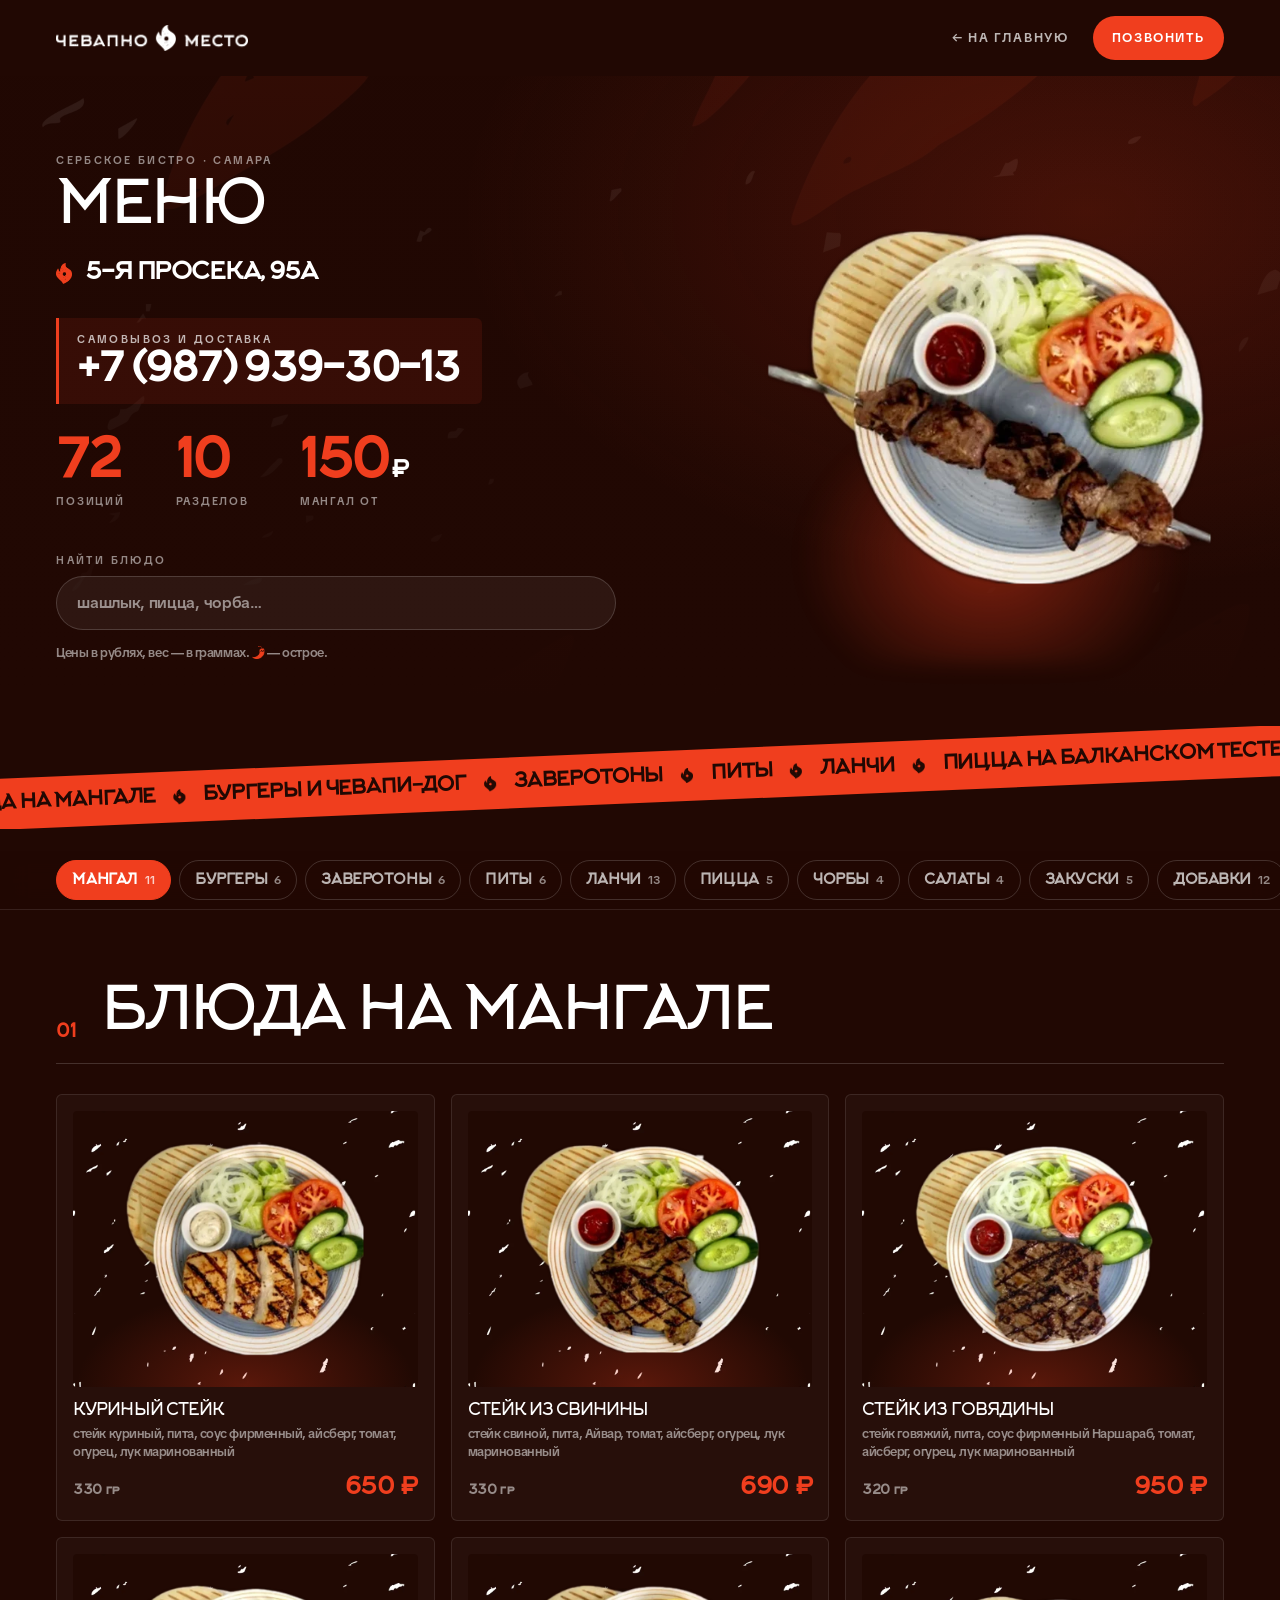
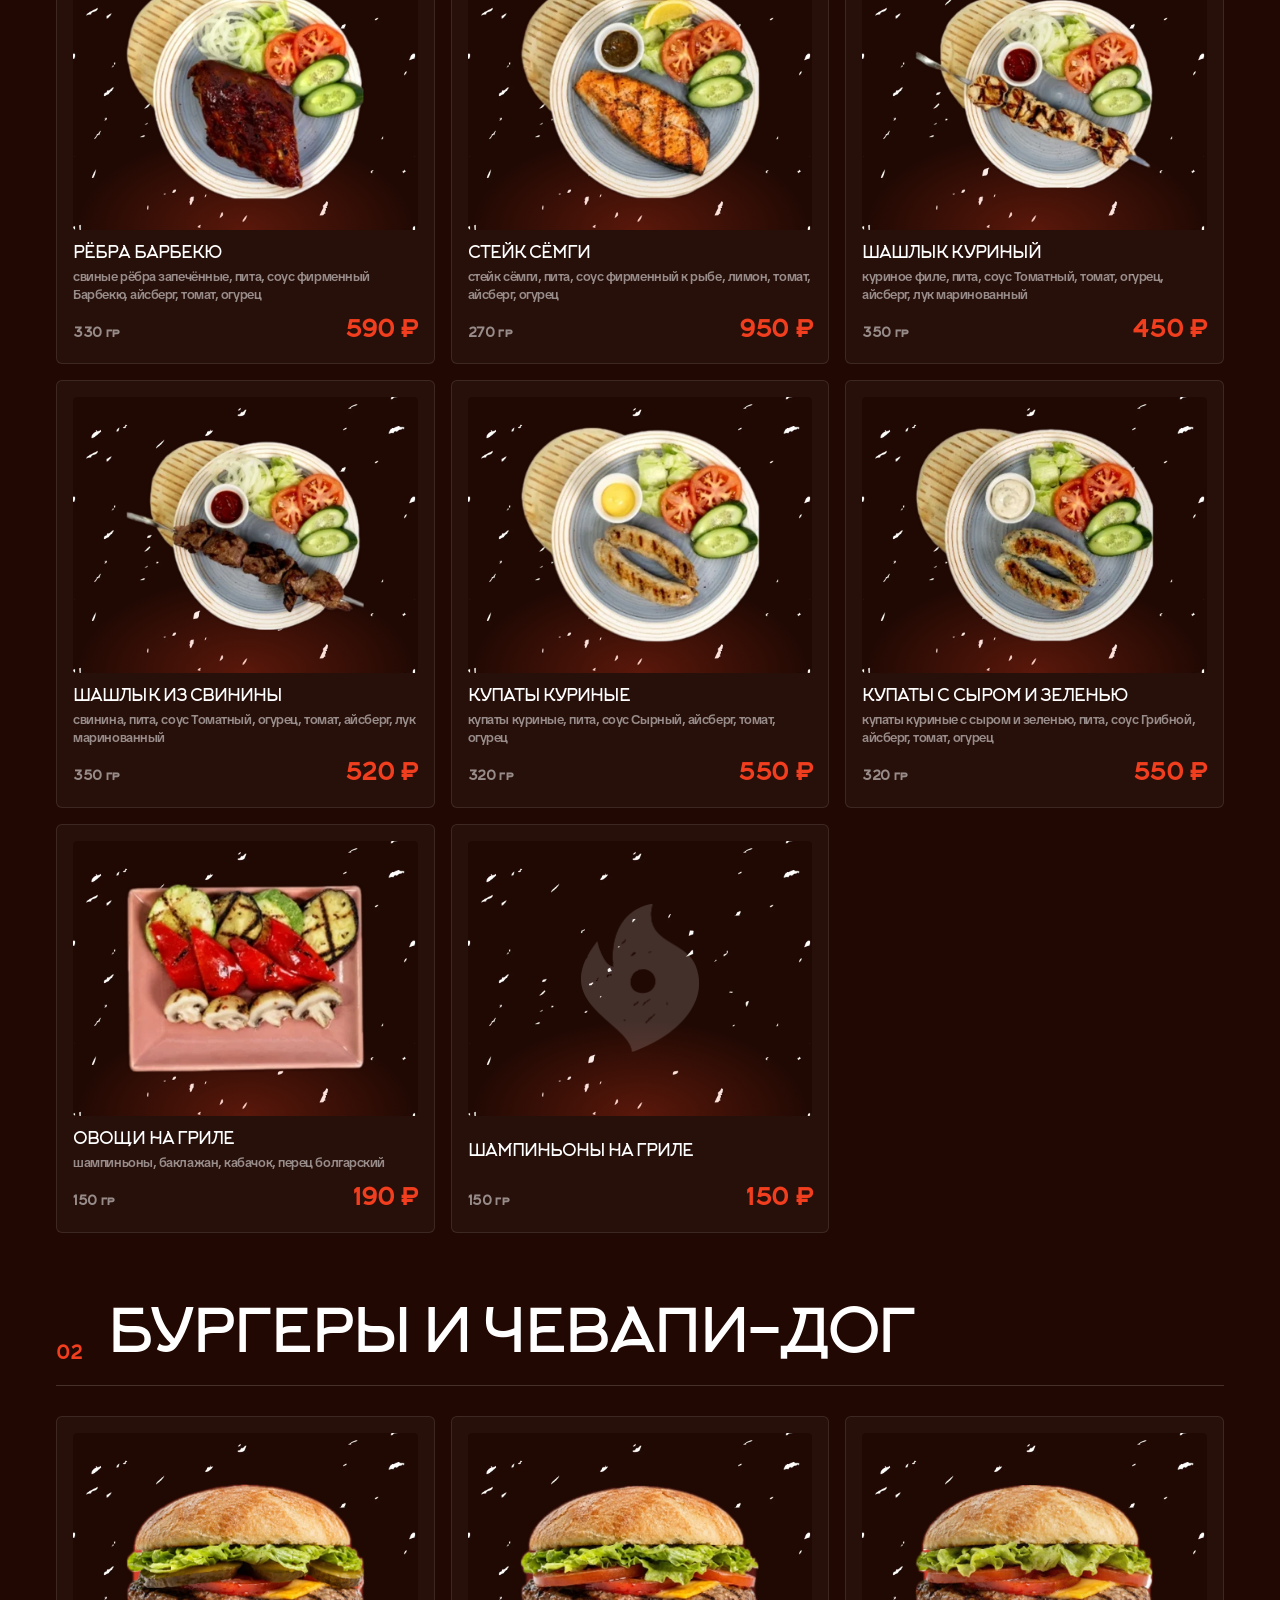
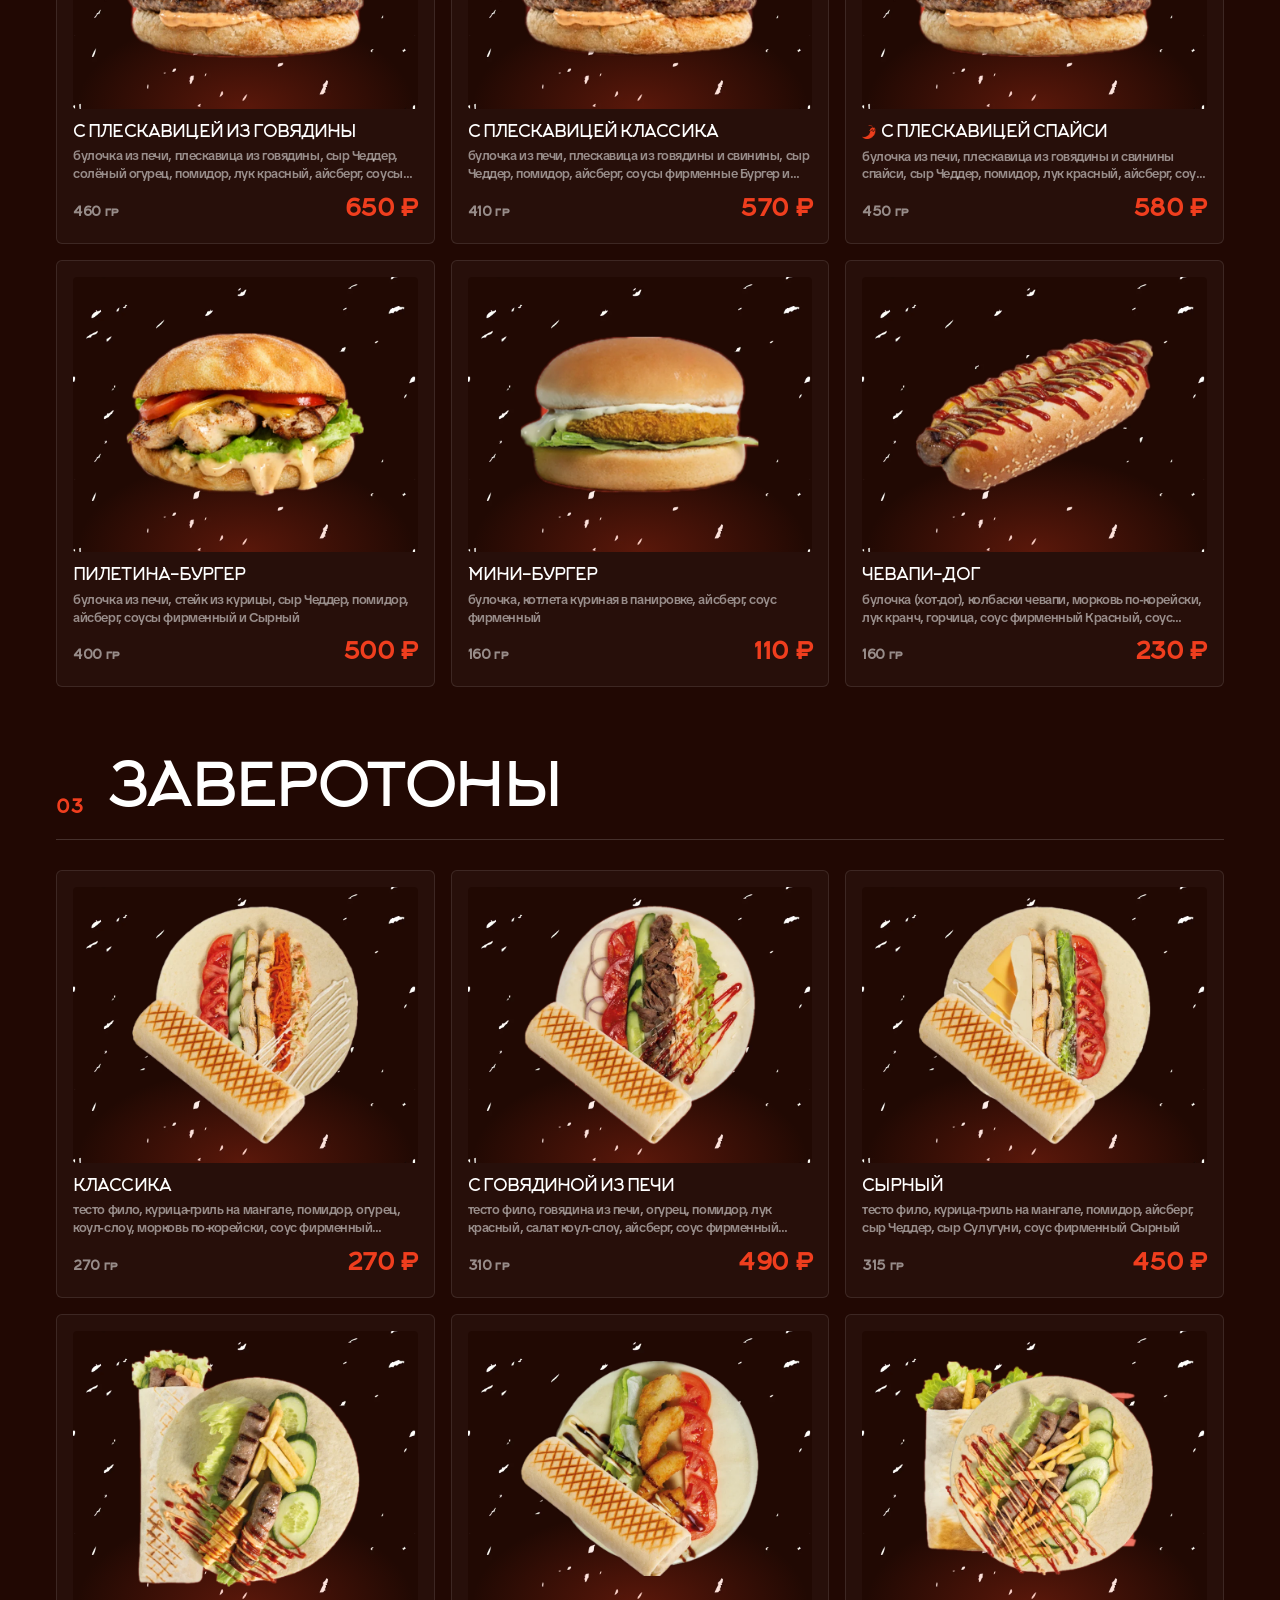
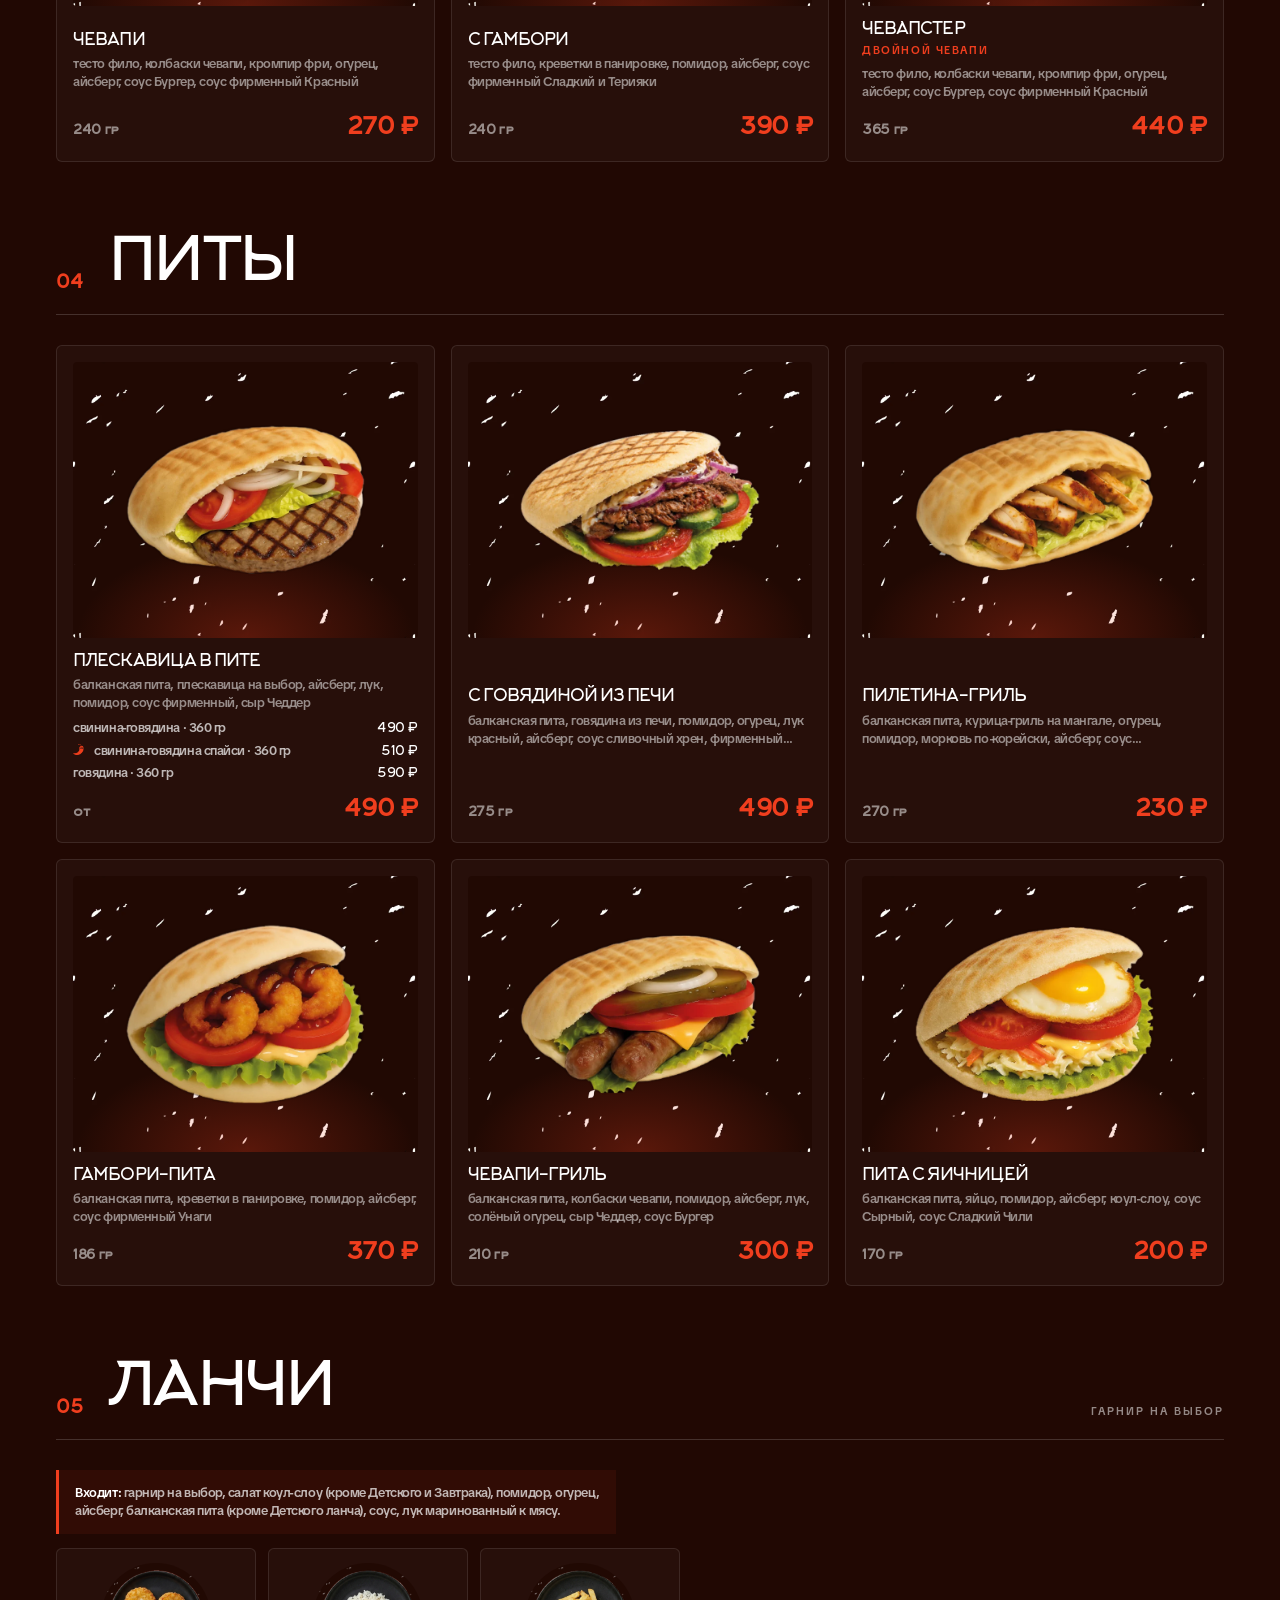
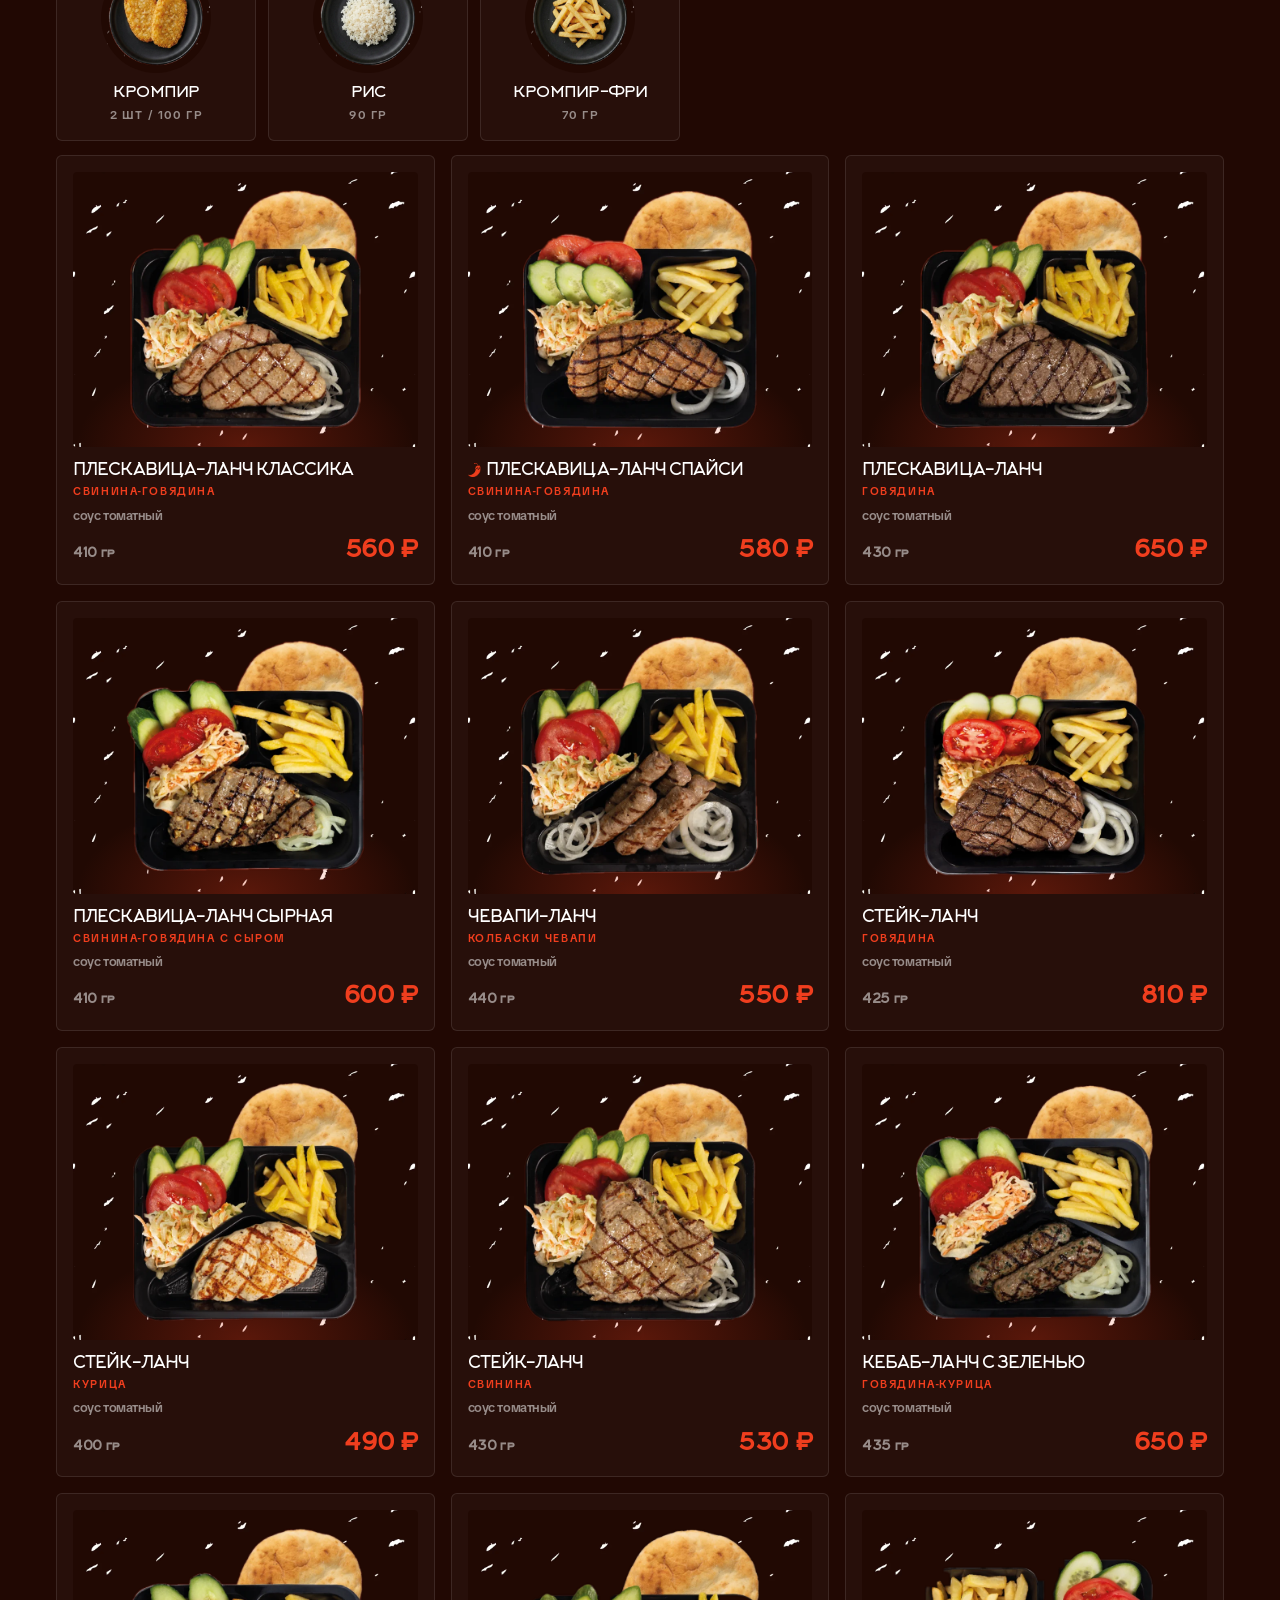
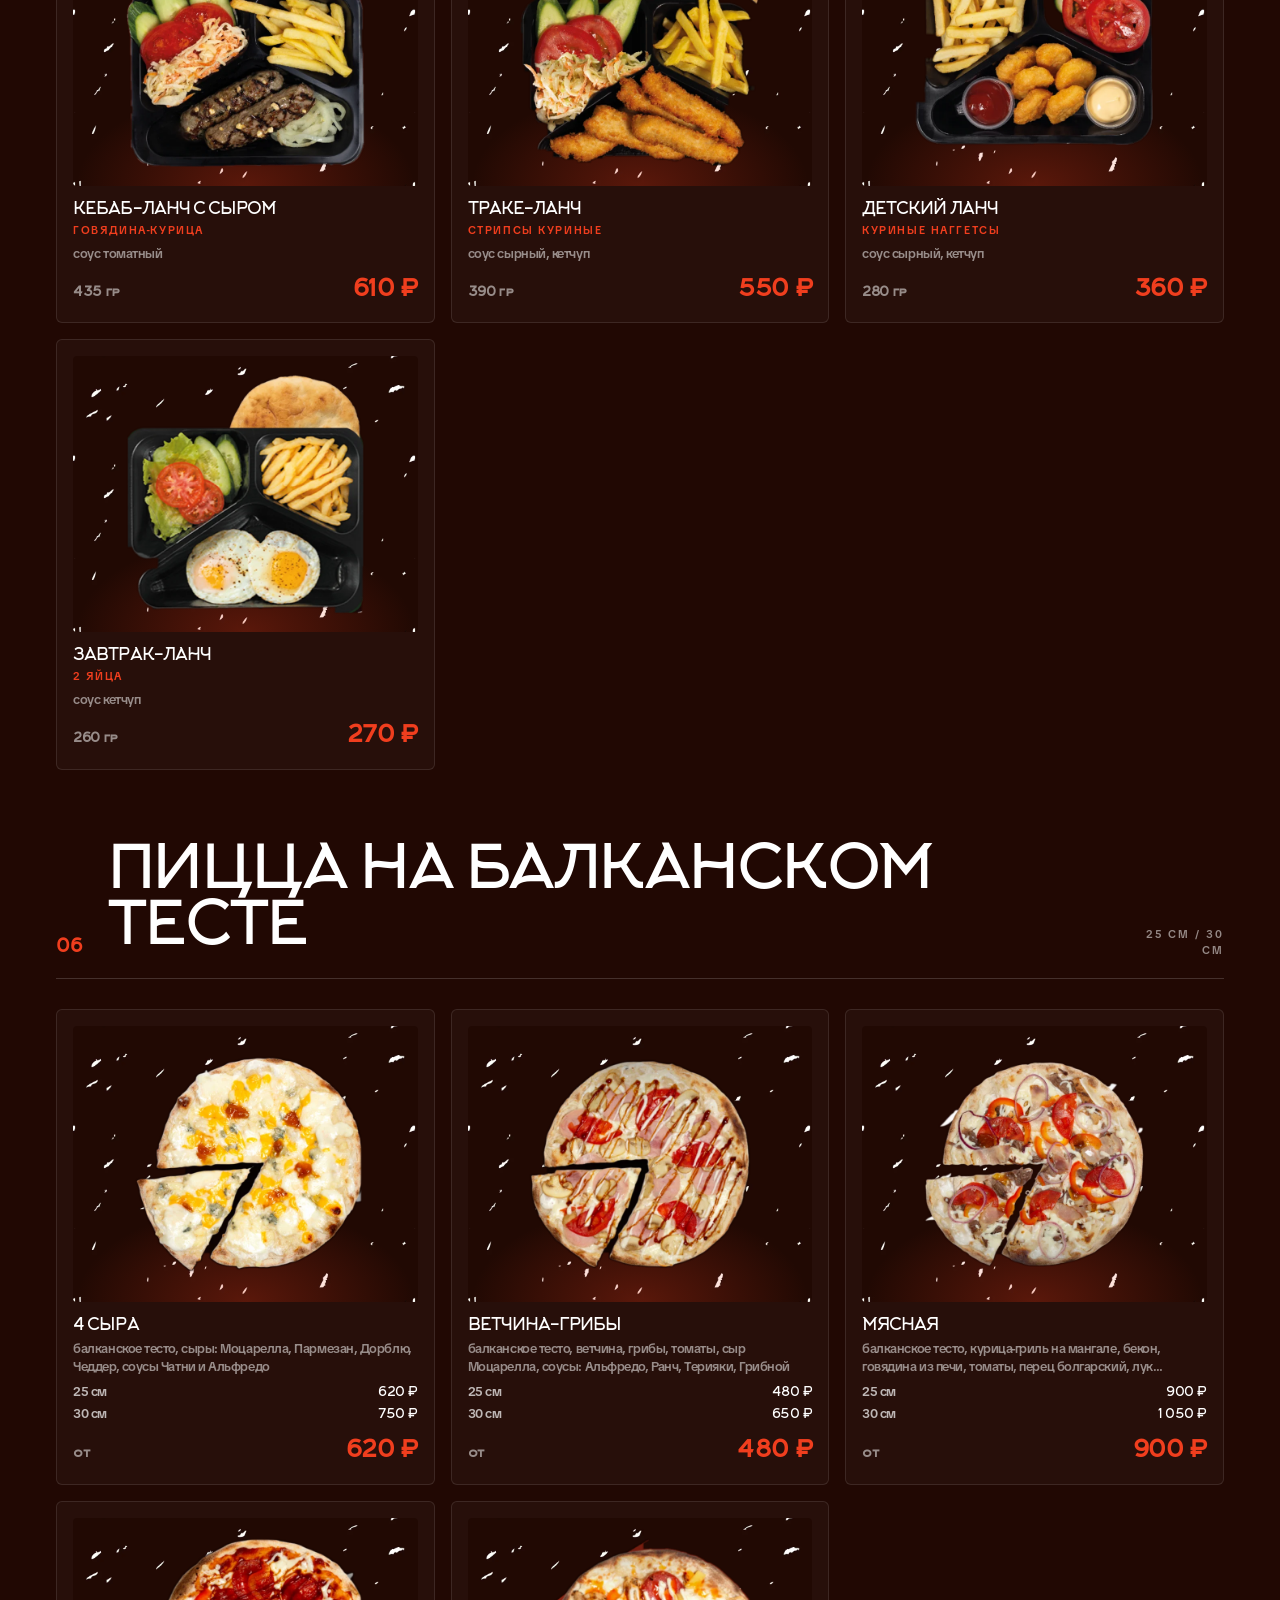
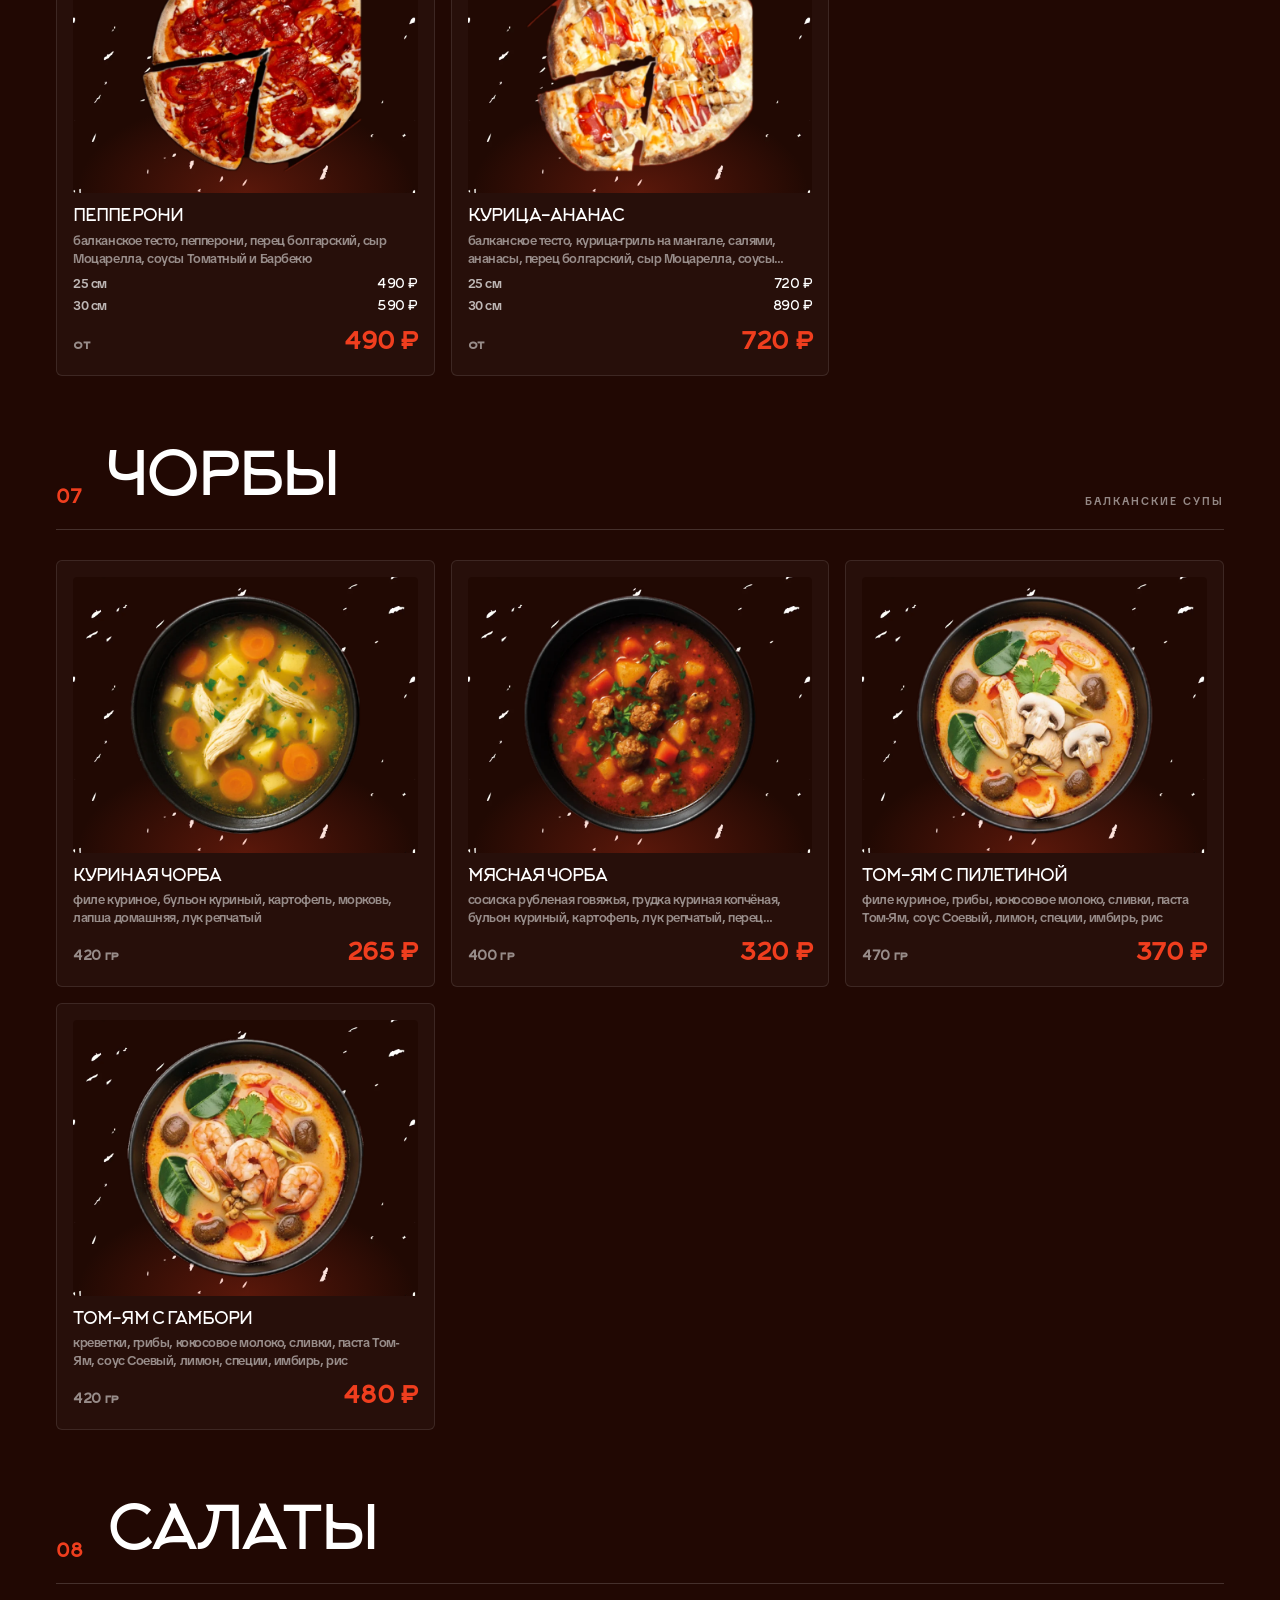
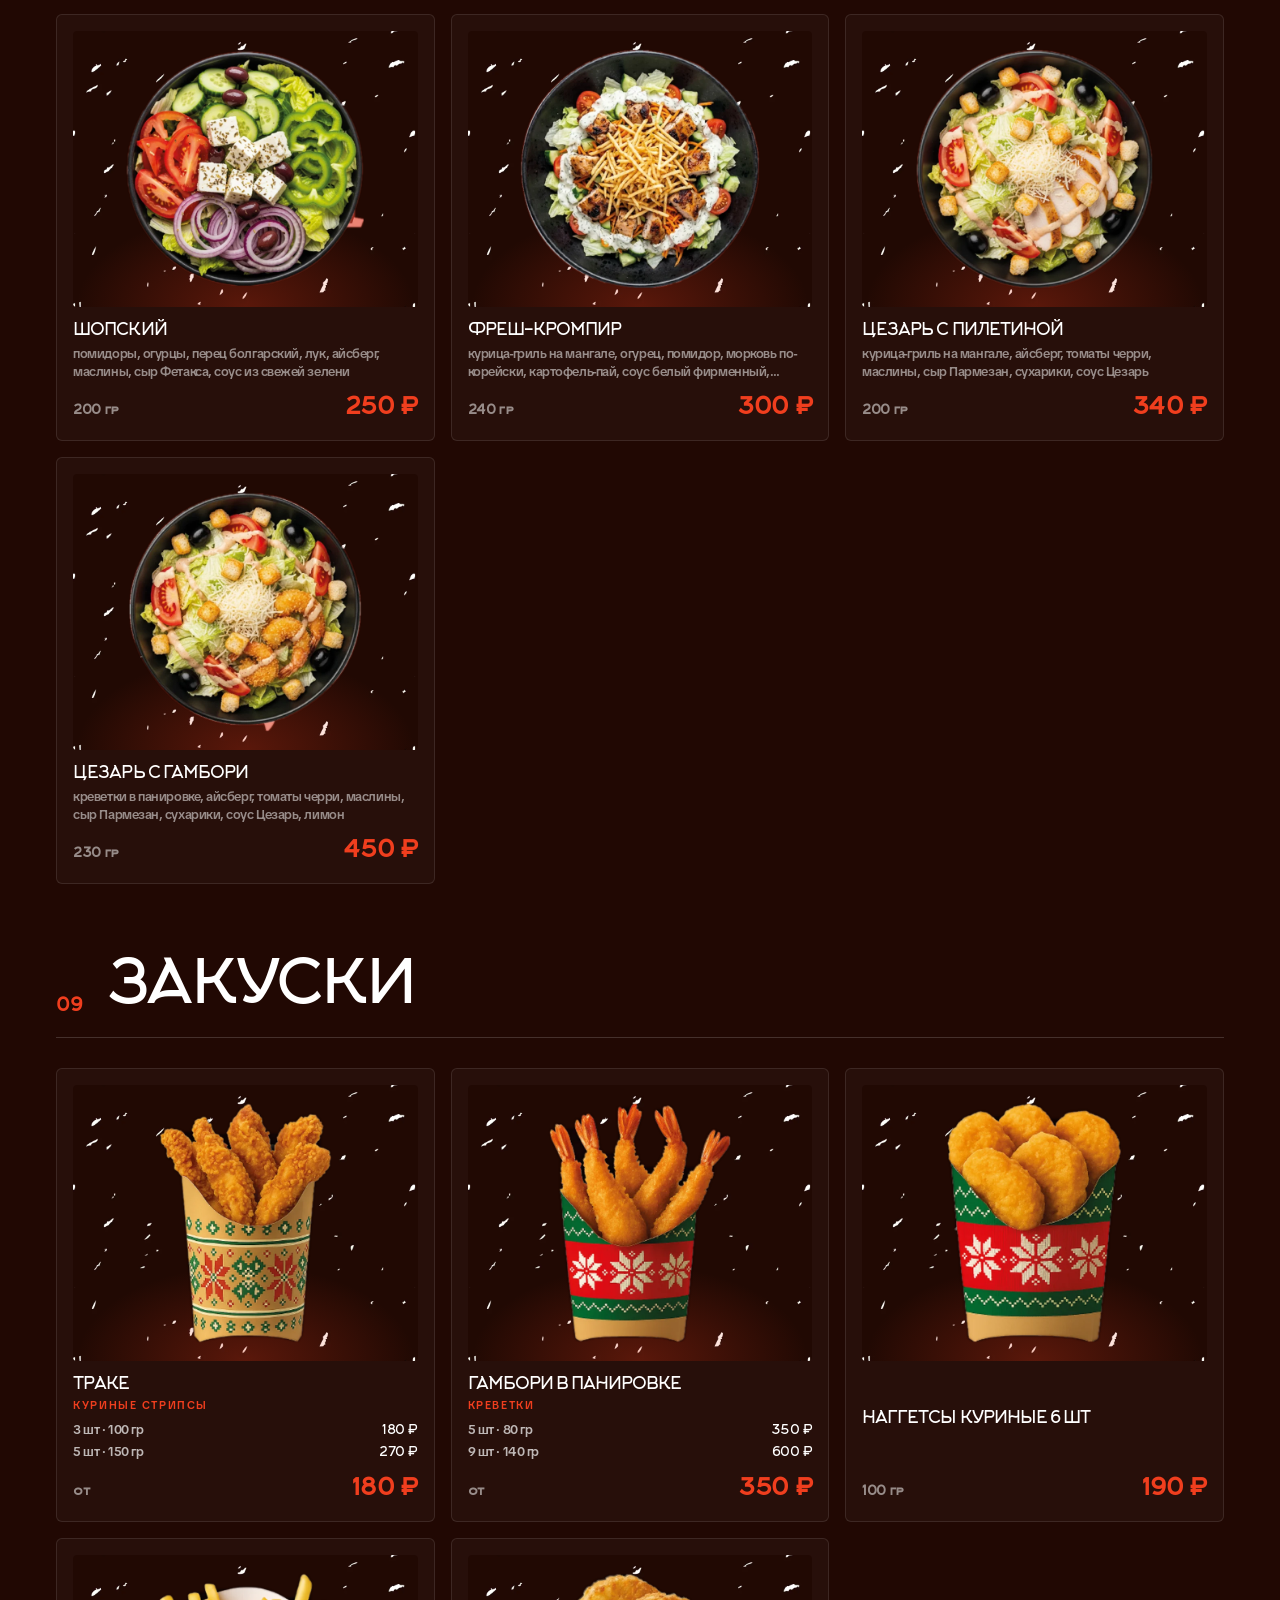
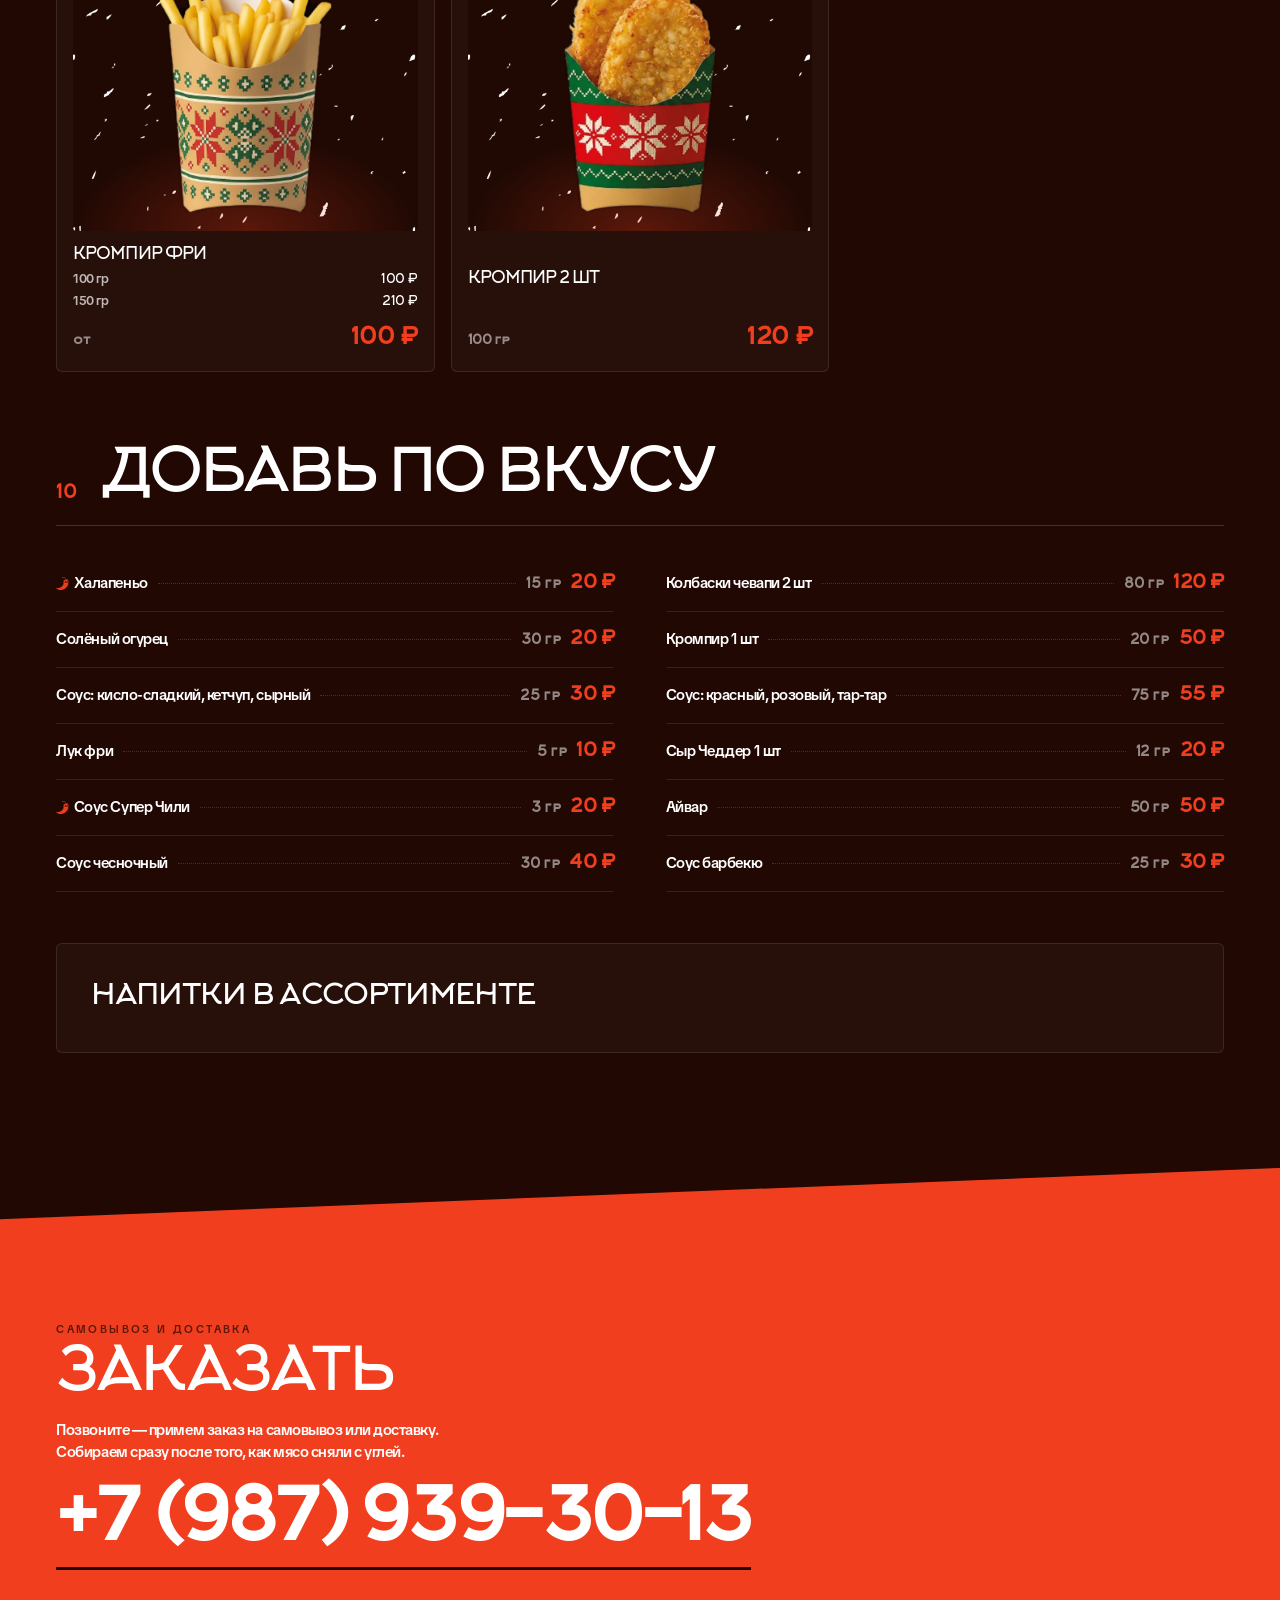
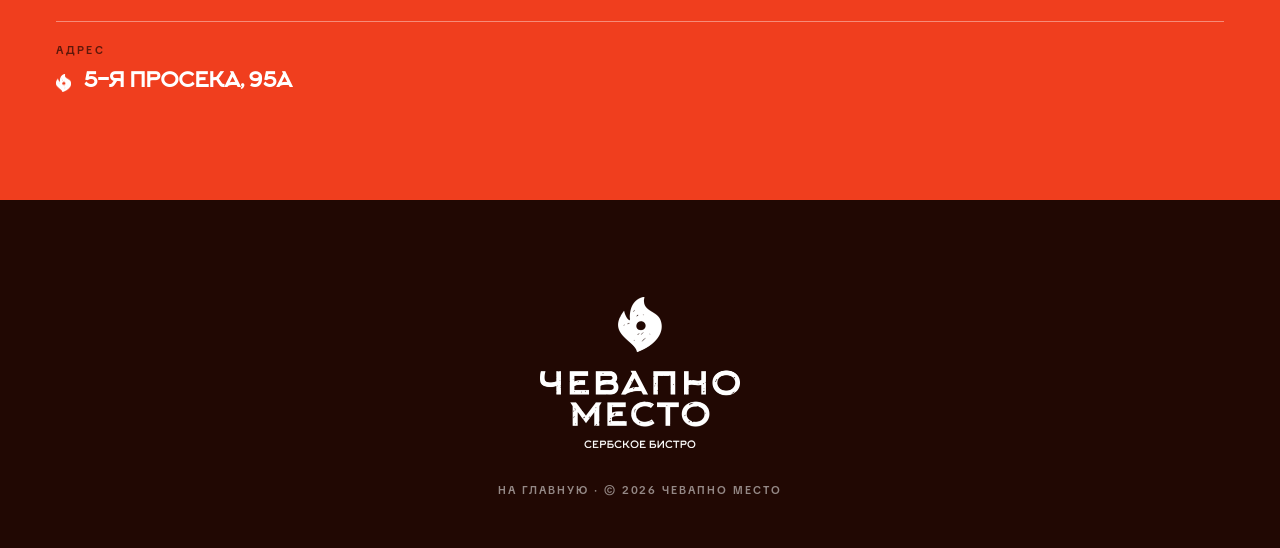
==== commit 0d862ff4: "Меню 5-й Просеки с админкой menu.html теперь меню отдельной точки (5-я Просека, 95а): мангал, пицца " ====
--- a/menu.html
+++ b/menu.html
@@ -3,17 +3,23 @@
 <head>
 <meta charset="utf-8">
 <meta name="viewport" content="width=device-width, initial-scale=1, viewport-fit=cover">
-<title>Меню — Чевапно Место, сербское бистро</title>
-<meta name="description" content="Меню сербского бистро «Чевапно Место»: бургеры с плескавицей, заверотоны, питы, ланчи с гарниром, чорбы, салаты и закуски. Цены и граммовки.">
+<title>Меню на 5-й Просеке, 95а — Чевапно Место</title>
+<meta name="description" content="Меню «Чевапно Место» на 5-й Просеке, 95а в Самаре: блюда на мангале, пицца на балканском тесте, бургеры с плескавицей, питы, ланчи, чорбы. Самовывоз и доставка: +7 (987) 939-30-13.">
 <meta name="theme-color" content="#210803">
 <link rel="icon" href="assets/img/el-loc-red.png" type="image/png">
 <link rel="preload" href="assets/fonts/arkhip.woff2" as="font" type="font/woff2" crossorigin>
 <link rel="preload" href="assets/fonts/tiktoksans-semibold.woff2" as="font" type="font/woff2" crossorigin>
+<link rel="preload" href="data/prosek.json" as="fetch" crossorigin>
 <link rel="stylesheet" href="css/menu.css">
 </head>
 <body>
 
 <a class="skip" href="#menuList">К меню</a>
+
+<p class="preview-bar" id="previewBar" hidden>
+  Черновик из админки — посетители его не видят.
+  <a href="admin.html">Вернуться в админку</a>
+</p>
 
 <!-- ═══════════════ ШАПКА ═══════════════ -->
 <header class="mh">
@@ -22,7 +28,7 @@
   </a>
   <nav class="mh__nav" aria-label="Навигация">
     <a class="mh__back" href="index.html"><span aria-hidden="true">←</span> На главную</a>
-    <a class="pill pill--red mh__order" href="#order">Заказать</a>
+    <a class="pill pill--red mh__order" data-tel href="#order">Позвонить</a>
   </nav>
 </header>
 
@@ -30,17 +36,25 @@
 <section class="mhero">
   <div class="mhero__bg" aria-hidden="true"><img src="assets/img/bg-3.webp" alt=""></div>
   <div class="mhero__inner">
-    <p class="eyebrow">Сербское бистро · <span data-city></span></p>
+    <p class="eyebrow">Сербское бистро · <span data-city>Самара</span></p>
     <h1 class="h">Меню</h1>
+    <p class="mhero__addr">
+      <img src="assets/img/el-loc-red.webp" alt="" width="14" height="18">
+      <span data-address>5-я Просека, 95а</span>
+    </p>
+    <a class="callout" data-tel href="#order">
+      <span class="callout__label" data-phone-label>Самовывоз и доставка</span>
+      <span class="callout__phone" data-phone>+7 (987) 939-30-13</span>
+    </a>
     <ul class="mhero__stats" id="stats"></ul>
     <label class="search" for="q">
       <span class="search__label">Найти блюдо</span>
-      <input class="search__input" id="q" type="search" placeholder="плескавица, чорба, сырный…"
+      <input class="search__input" id="q" type="search" placeholder="шашлык, пицца, чорба…"
              autocomplete="off" enterkeyhint="search">
       <button class="search__clear" type="button" id="qClear" aria-label="Очистить поиск" hidden>×</button>
     </label>
     <div class="mhero__dish" aria-hidden="true">
-      <img src="assets/img/dish/burger-govyadina.webp" alt="" width="680" height="680" fetchpriority="low">
+      <img src="assets/img/dish/grill-shashlik-pork.webp" alt="" width="680" height="680" fetchpriority="low">
     </div>
     <p class="mhero__note">Цены в рублях, вес — в граммах. <img src="assets/img/el-pepper-red.webp" alt="" width="14" height="14"> — острое.</p>
   </div>
@@ -54,6 +68,10 @@
 </nav>
 
 <main class="mlist" id="menuList">
+  <p class="empty" id="loadError" hidden>
+    Не получилось загрузить меню. Проверьте интернет и обновите страницу.
+    <button class="pill pill--ghost" type="button" onclick="location.reload()">Обновить</button>
+  </p>
   <p class="empty" id="empty" hidden>
     Ничего не нашли по запросу «<span id="emptyQ"></span>».
     <button class="pill pill--ghost" type="button" id="emptyReset">Показать всё меню</button>
@@ -64,13 +82,13 @@
 <!-- ═══════════════ ЗАКАЗ ═══════════════ -->
 <section class="order" id="order">
   <div class="order__inner">
-    <p class="eyebrow">Доставка и самовывоз</p>
-    <h2 class="h">Заказать домой</h2>
-    <p class="order__lead">Собираем сразу после того, как мясо сняли с углей, и закрываем контейнер фирменной пломбой.</p>
-    <div class="order__links" id="orderLinks"></div>
+    <p class="eyebrow" data-phone-label>Самовывоз и доставка</p>
+    <h2 class="h">Заказать</h2>
+    <p class="order__lead">Позвоните — примем заказ на самовывоз или доставку. Собираем сразу после того, как мясо сняли с углей.</p>
+    <a class="order__phone" data-tel href="#order" data-phone>+7 (987) 939-30-13</a>
     <div class="order__addr">
-      <p class="order__cap" id="addrCap">Адреса</p>
-      <ul id="addrList"></ul>
+      <p class="order__cap">Адрес</p>
+      <ul><li><img src="assets/img/el-loc-white.webp" alt="" width="14" height="18"><span data-address>5-я Просека, 95а</span></li></ul>
     </div>
   </div>
 </section>
@@ -80,14 +98,14 @@
   <p><a href="index.html">На главную</a> · © 2026 Чевапно Место</p>
 </footer>
 
-<a class="pill pill--red fab is-off" id="fab" href="#order">Заказать</a>
+<a class="pill pill--red fab is-off" id="fab" data-tel href="#order">Позвонить</a>
 
 <!-- ═══════════════ КАРТОЧКА БЛЮДА ═══════════════ -->
 <dialog class="sheet" id="sheet" aria-labelledby="sheetName">
   <div class="sheet__panel" id="sheetPanel">
     <span class="sheet__grip" aria-hidden="true"></span>
     <button class="sheet__close" type="button" id="sheetClose" aria-label="Закрыть">×</button>
-    <div class="sheet__media"><img id="sheetImg" src="" alt="" width="680" height="680"></div>
+    <div class="sheet__media" id="sheetMedia"><img id="sheetImg" src="data:," alt="" width="680" height="680"></div>
     <div class="sheet__info">
       <p class="eyebrow" id="sheetCat"></p>
       <h2 class="sheet__name" id="sheetName"></h2>
@@ -104,7 +122,7 @@
   </div>
 </dialog>
 
-<script src="js/content.js"></script>
+<script src="js/menu-data.js"></script>
 <script src="js/menu.js"></script>
 </body>
 </html>
--- a/css/menu.css
+++ b/css/menu.css
@@ -88,6 +88,19 @@
   background: var(--red); padding: .6em 1em; border-radius: 999px;
 }
 .skip:focus { top: 12px; }
+
+/* Плашка черновика: страница открыта из админки с ?preview */
+.preview-bar {
+  position: sticky;
+  top: 0;
+  z-index: 70;
+  padding: 10px var(--pad);
+  background: var(--white);
+  color: var(--dark);
+  font-size: var(--fs-small);
+  text-align: center;
+}
+.preview-bar a { color: var(--red); text-decoration: underline; margin-left: .5em; }
 
 /* Кнопки-пилюли */
 .pill {
@@ -241,6 +254,45 @@
 }
 .mhero__note img { display: inline-block; width: 13px; vertical-align: -2px; }
 
+.mhero__addr {
+  display: flex;
+  align-items: center;
+  gap: .55em;
+  margin-top: clamp(14px, 1.6vw, 20px);
+  font-family: 'Arkhip', sans-serif;
+  text-transform: uppercase;
+  letter-spacing: -.05em;
+  font-size: clamp(1.1rem, 1.8vw, 1.6rem);
+}
+.mhero__addr img { width: .7em; }
+/* Телефон для самовывоза и доставки — главное действие страницы */
+.callout {
+  display: inline-flex;
+  flex-direction: column;
+  gap: .3em;
+  margin-top: clamp(18px, 2.2vw, 28px);
+  padding: 14px 22px 14px 18px;
+  border-left: 3px solid var(--red);
+  background: rgba(240,62,30,.1);
+  border-radius: 0 6px 6px 0;
+  transition: background .3s var(--ease);
+}
+.callout:hover { background: rgba(240,62,30,.2); }
+.callout__label {
+  font-size: var(--fs-eyebrow);
+  letter-spacing: .22em;
+  text-transform: uppercase;
+  color: var(--w-64);
+}
+.callout__phone {
+  font-family: 'Arkhip', sans-serif;
+  font-size: clamp(1.5rem, 3vw, 2.4rem);
+  letter-spacing: -.04em;
+  line-height: 1;
+  color: var(--white);
+  white-space: nowrap;
+}
+
 /* Красная полоса с бегущей строкой — фирменная диагональ */
 .band {
   overflow: hidden;
@@ -383,6 +435,16 @@
 }
 .it__media img { position: relative; width: 100%; height: 100%; object-fit: contain; transition: transform .7s var(--ease); }
 .it:hover .it__media img { transform: scale(1.05); }
+/* блюдо без фото — фирменный знак вместо картинки */
+.it__ph, .sheet__ph { position: absolute; inset: 0; display: grid; place-items: center; }
+.it__ph img { width: 34%; height: auto; opacity: .16; }
+.sheet__media.is-empty::after {
+  content: '';
+  position: absolute;
+  inset: 0;
+  background: url('../assets/img/el-loc-white.webp') center / 22% no-repeat;
+  opacity: .16;
+}
 .it__body { display: flex; flex-direction: column; min-width: 0; }
 .it__name { font-size: clamp(1rem, 1.2vw, 1.15rem); line-height: 1; }
 .it__btn { text-align: left; text-transform: inherit; letter-spacing: inherit; line-height: inherit; }
@@ -517,6 +579,19 @@
 .order__inner { max-width: var(--maxw); margin: 0 auto; }
 .order .eyebrow { color: rgba(33,8,3,.7); margin-bottom: 1em; }
 .order__lead { margin: 1.1em 0 1.6em; max-width: 46ch; }
+.order__phone {
+  display: inline-block;
+  font-family: 'Arkhip', sans-serif;
+  font-size: clamp(2rem, 6vw, 4.4rem);
+  letter-spacing: -.05em;
+  line-height: 1;
+  color: var(--white);
+  white-space: nowrap;
+  border-bottom: 3px solid var(--dark);
+  padding-bottom: .12em;
+  transition: color .3s var(--ease);
+}
+.order__phone:hover { color: var(--dark); }
 .order__links { display: flex; flex-wrap: wrap; gap: 10px; }
 .order .pill--ghost { border-color: rgba(255,255,255,.6); }
 .order .pill--dark { background: var(--dark); color: var(--white); }
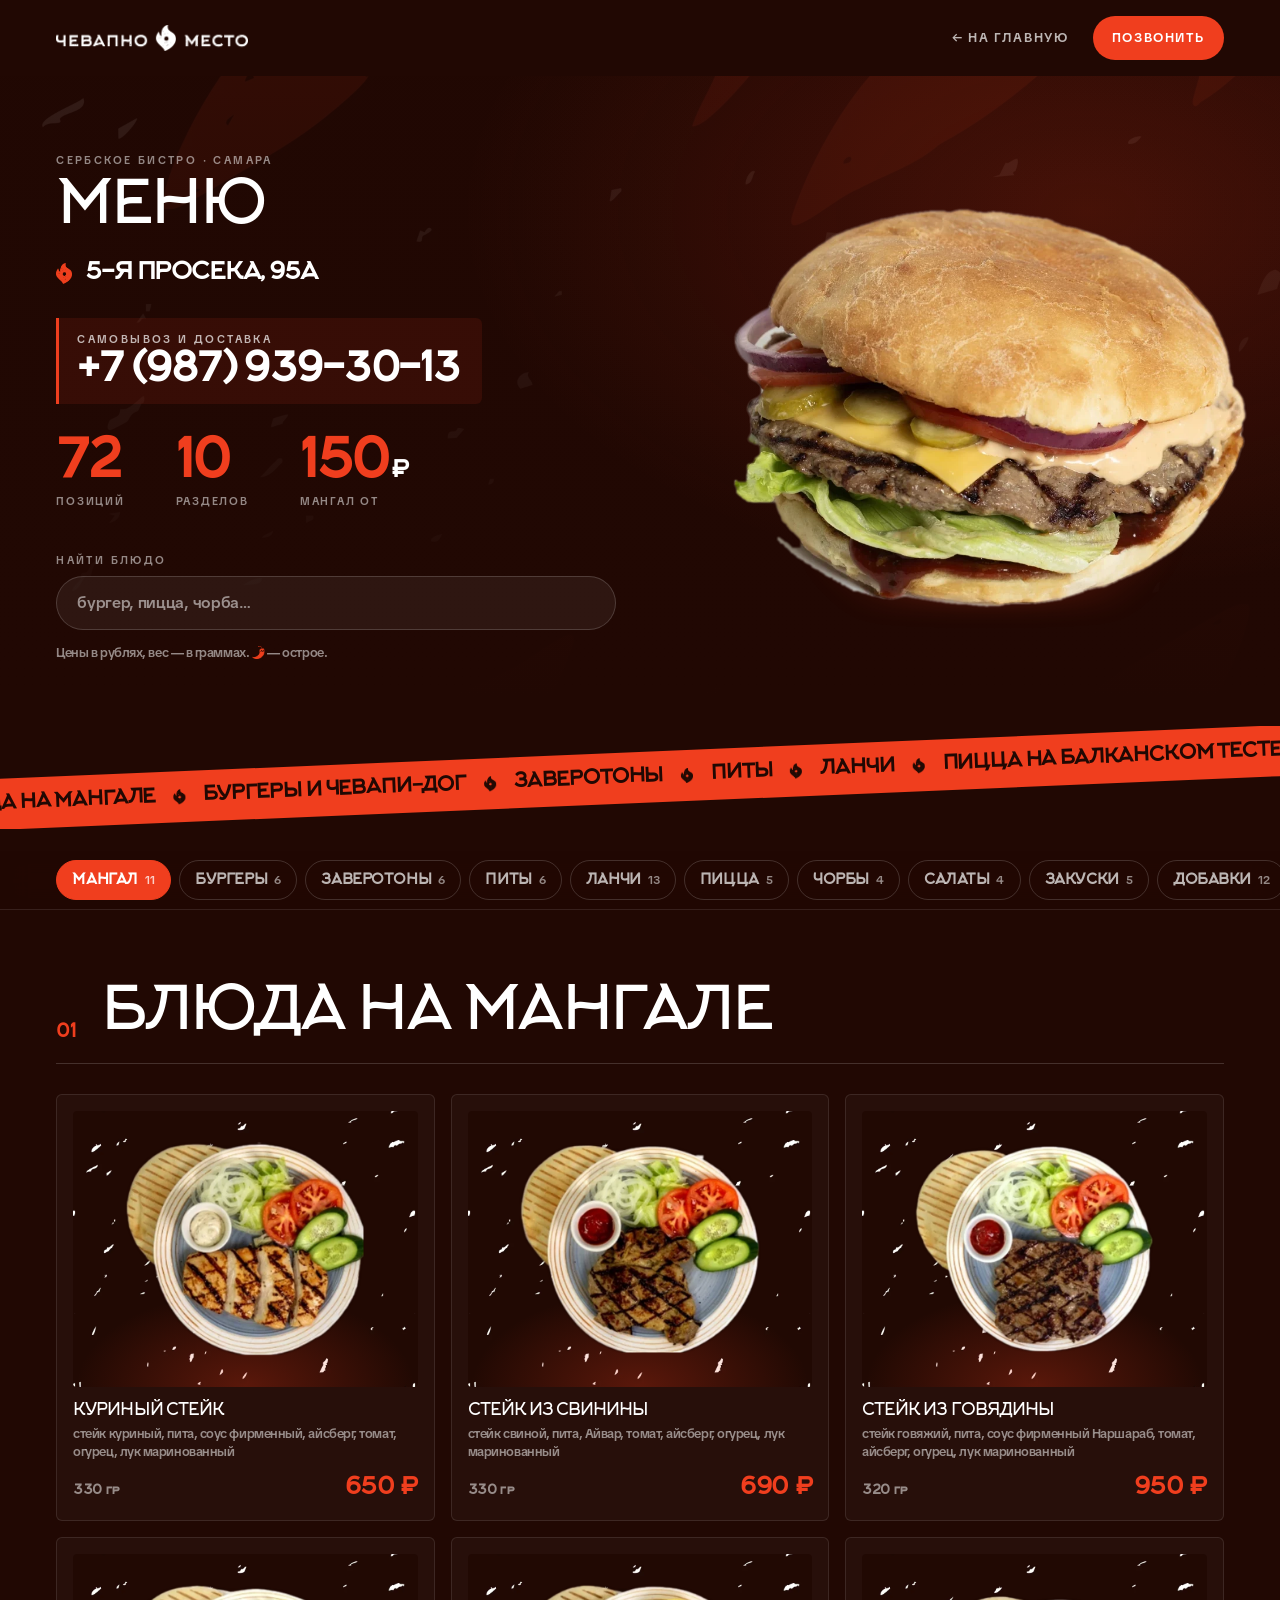
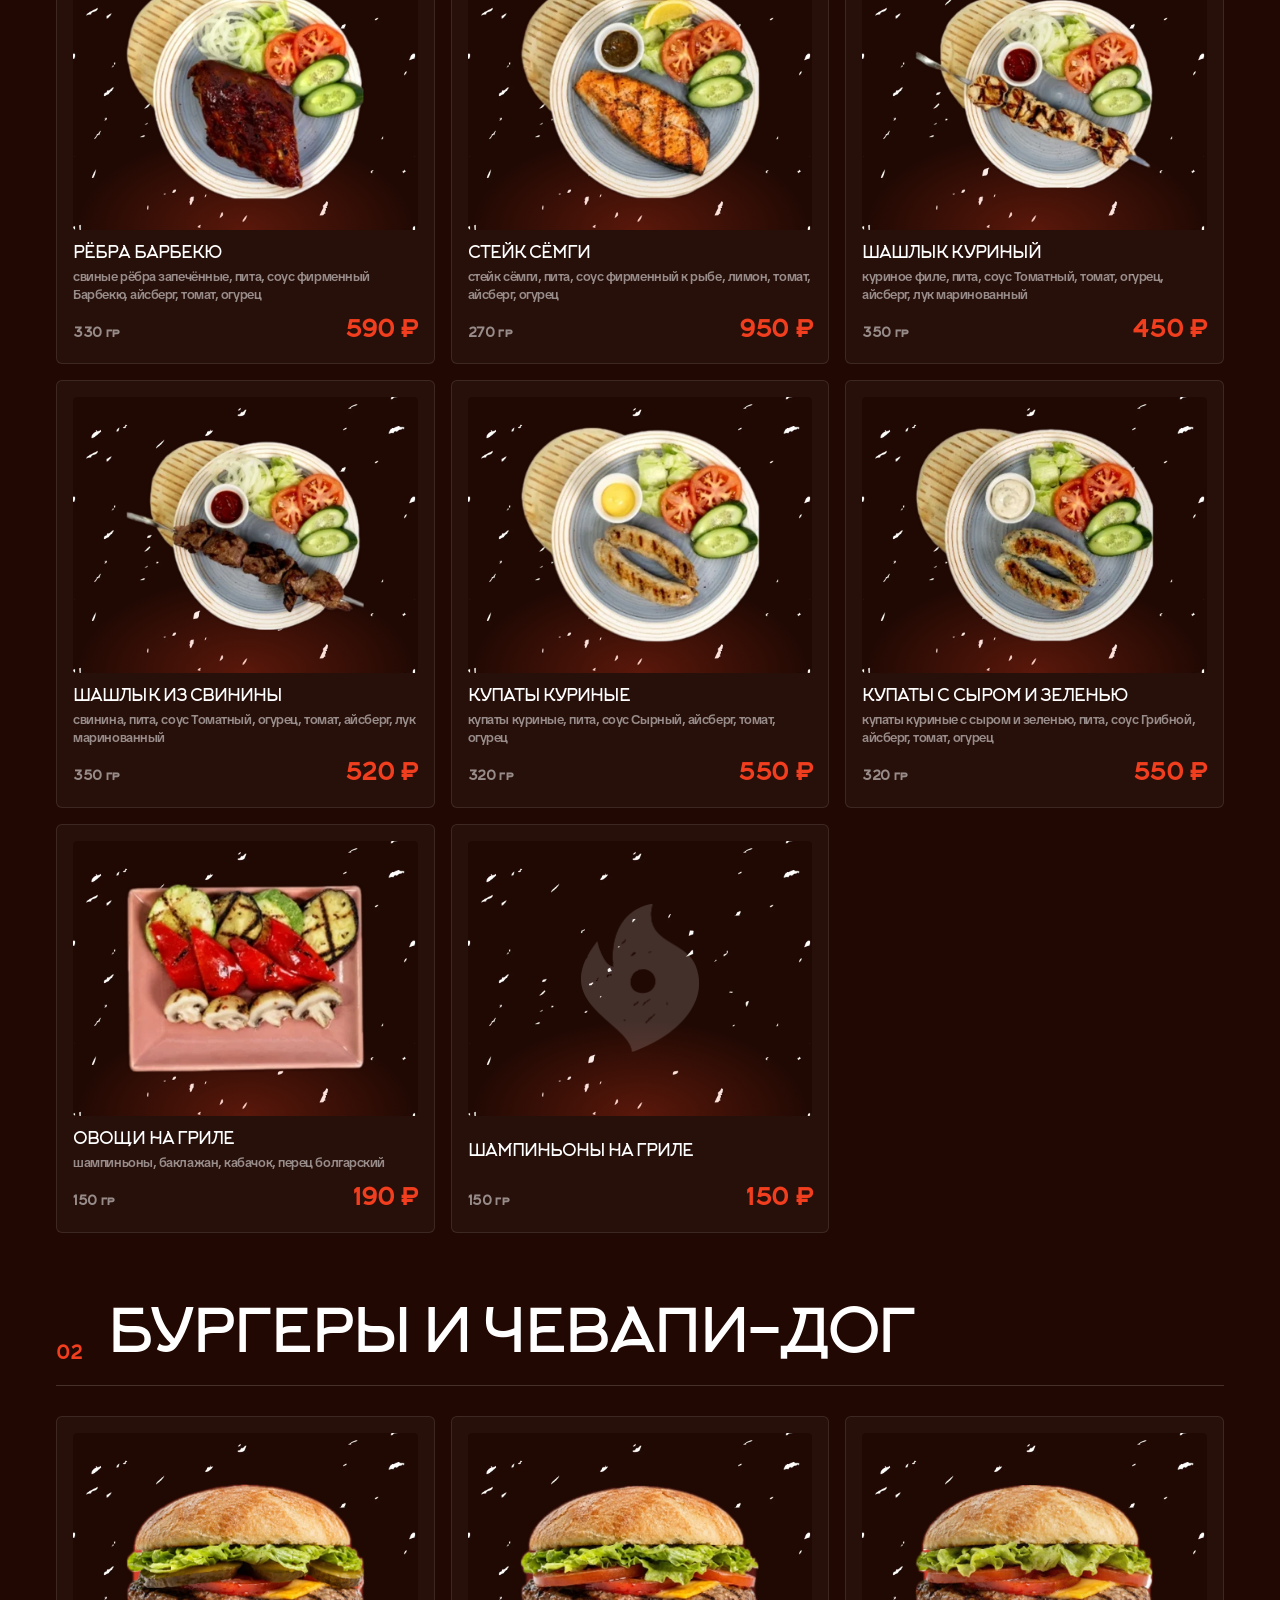
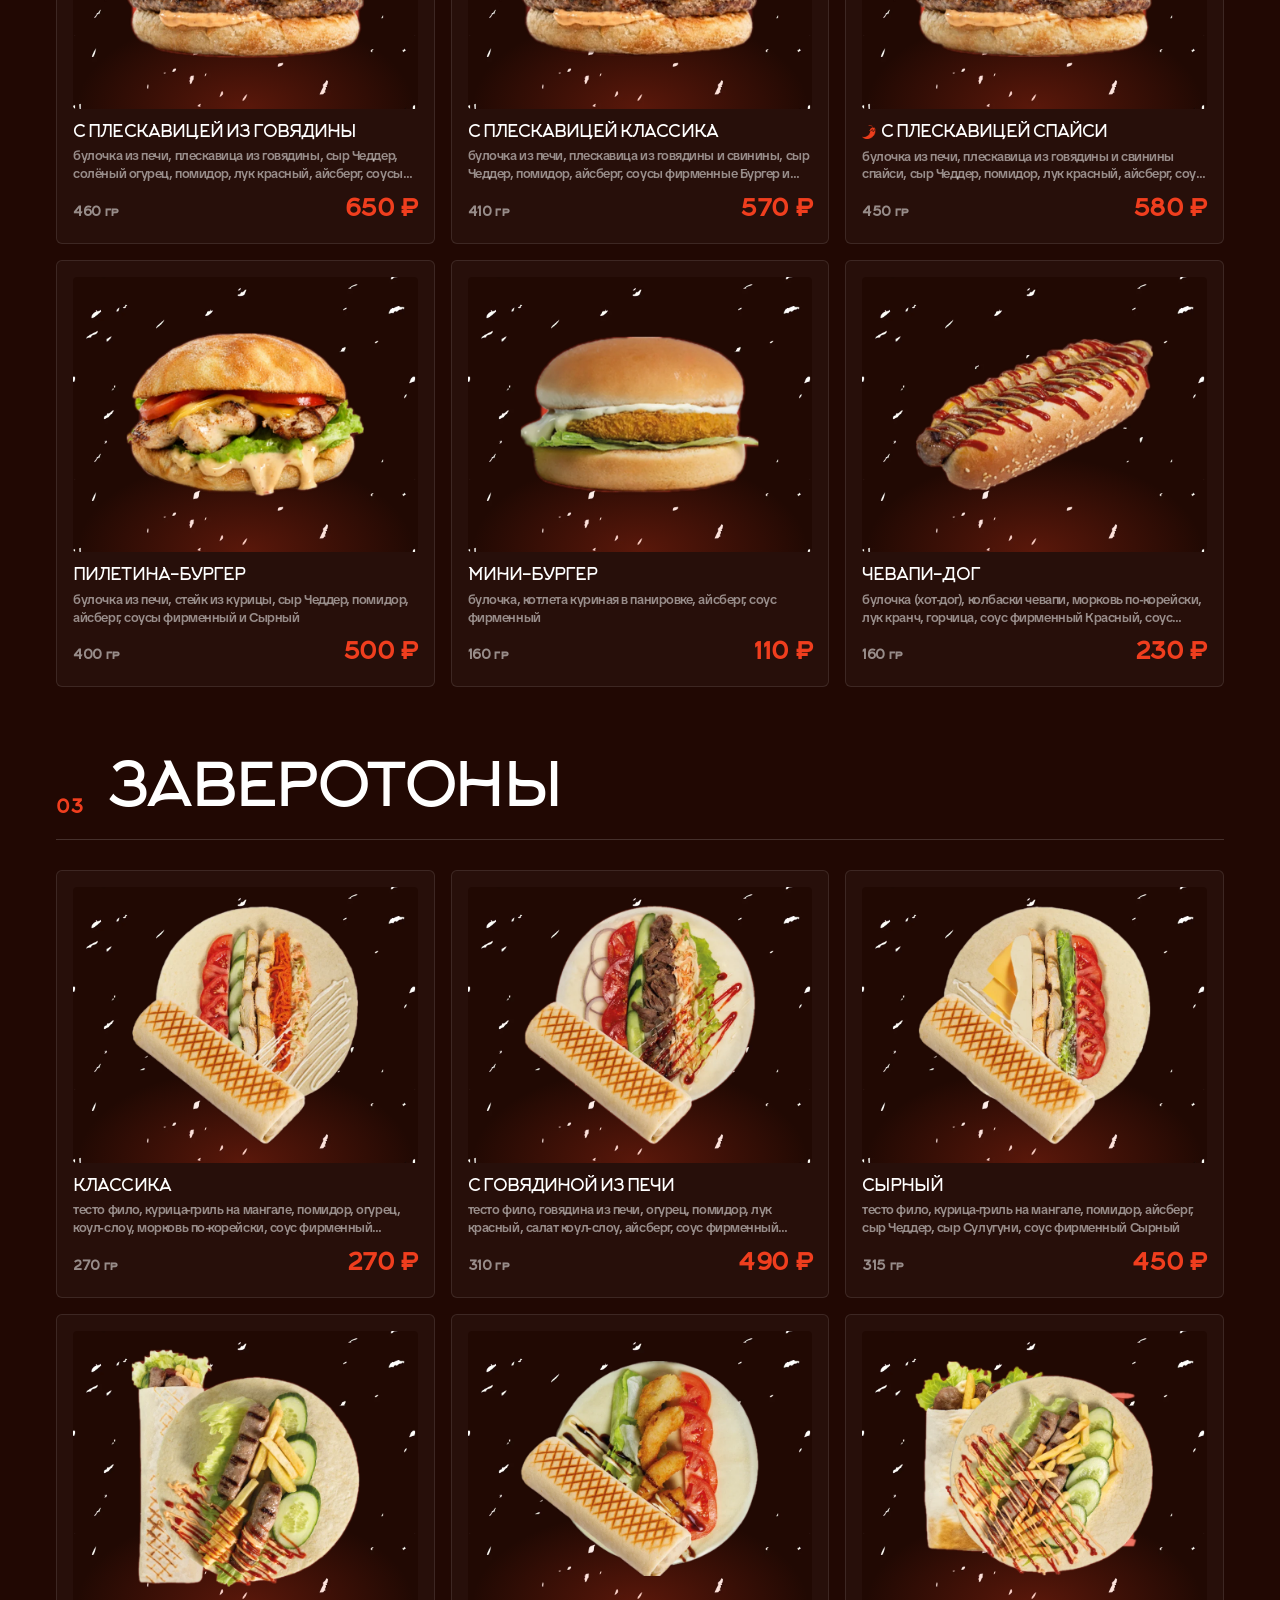
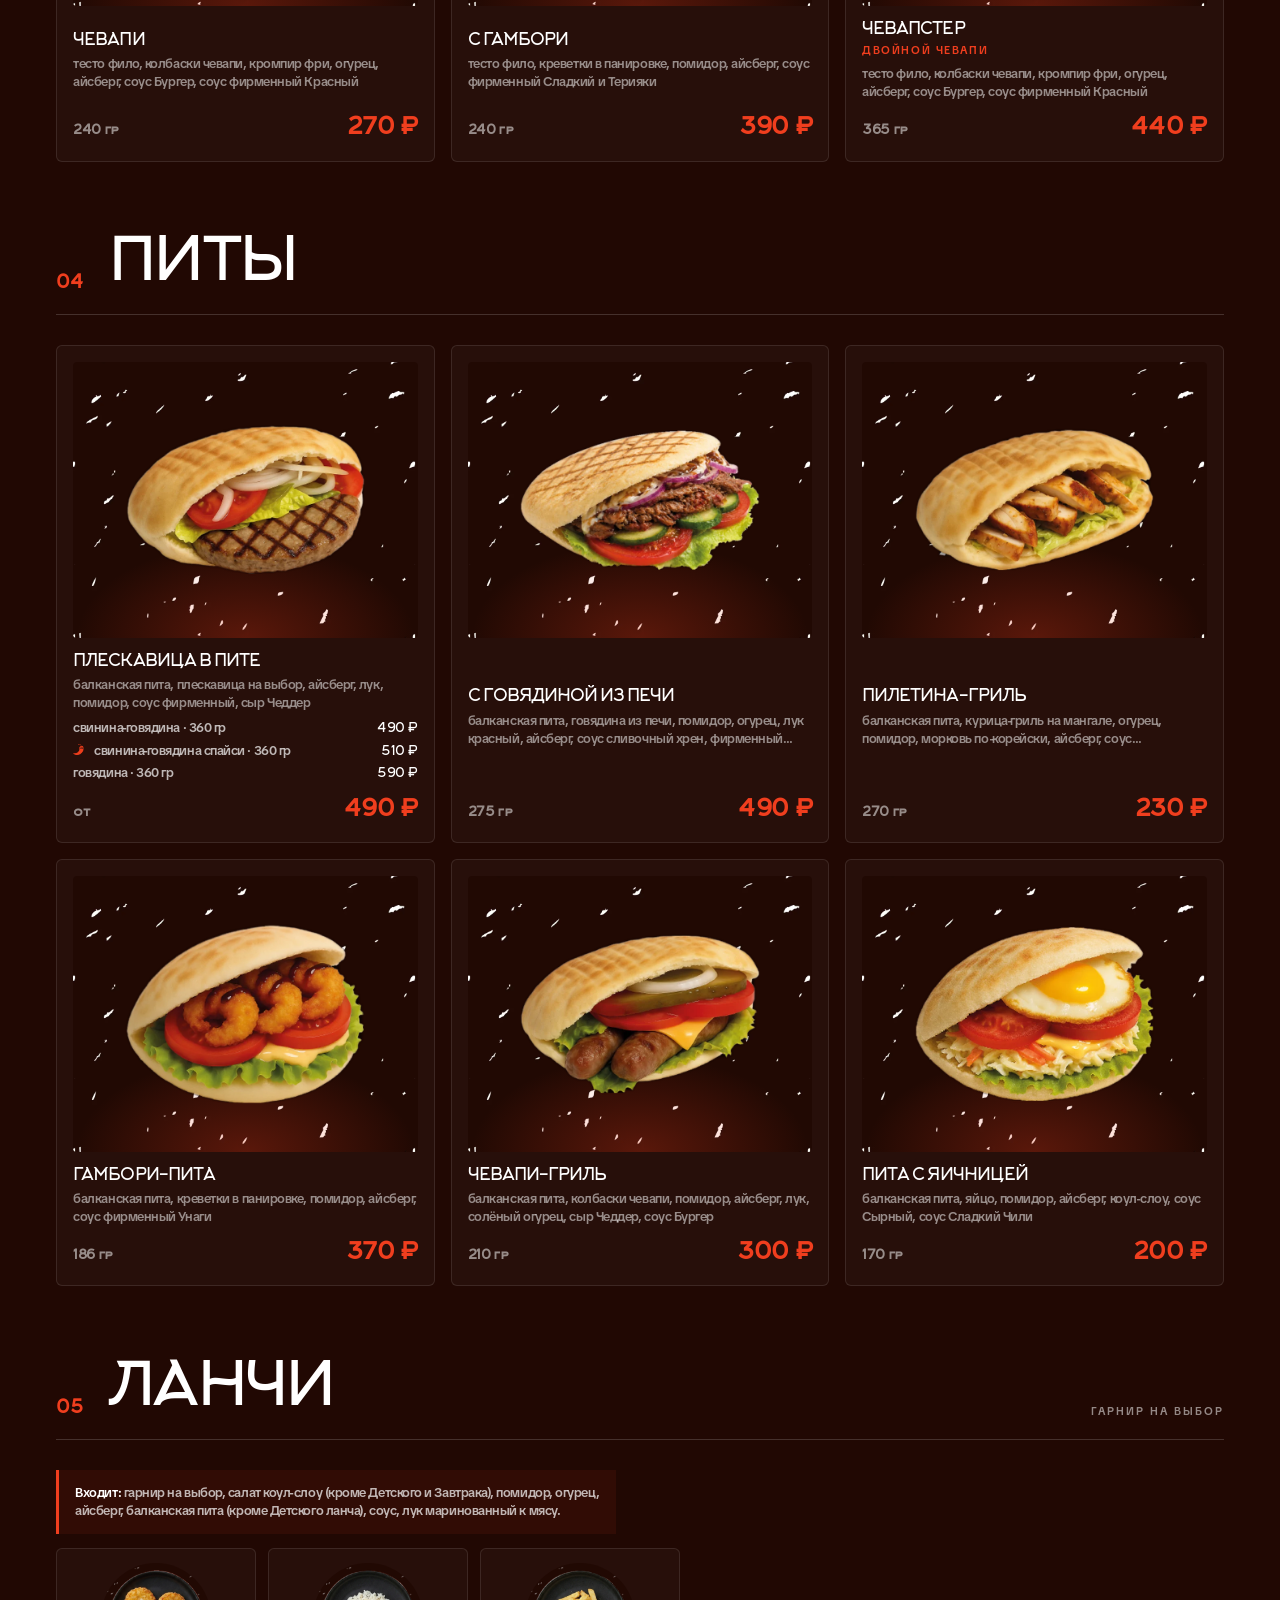
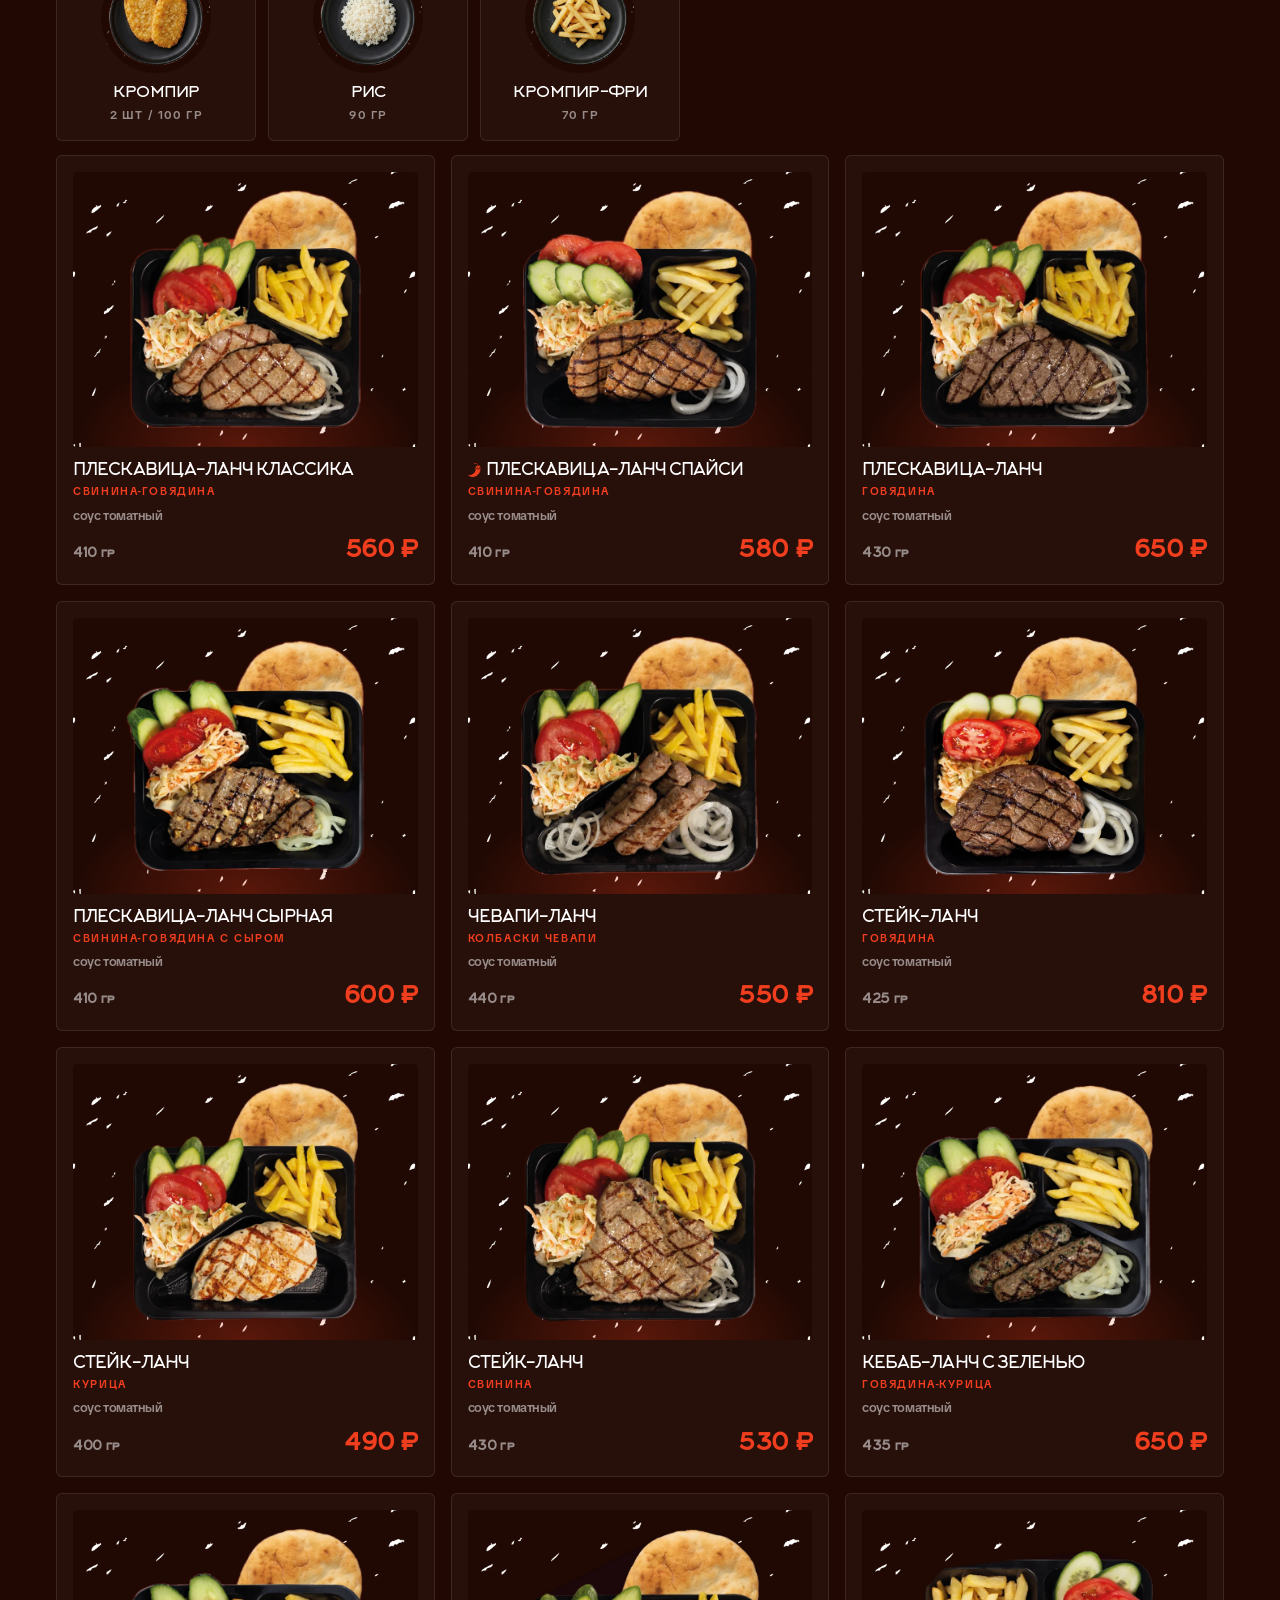
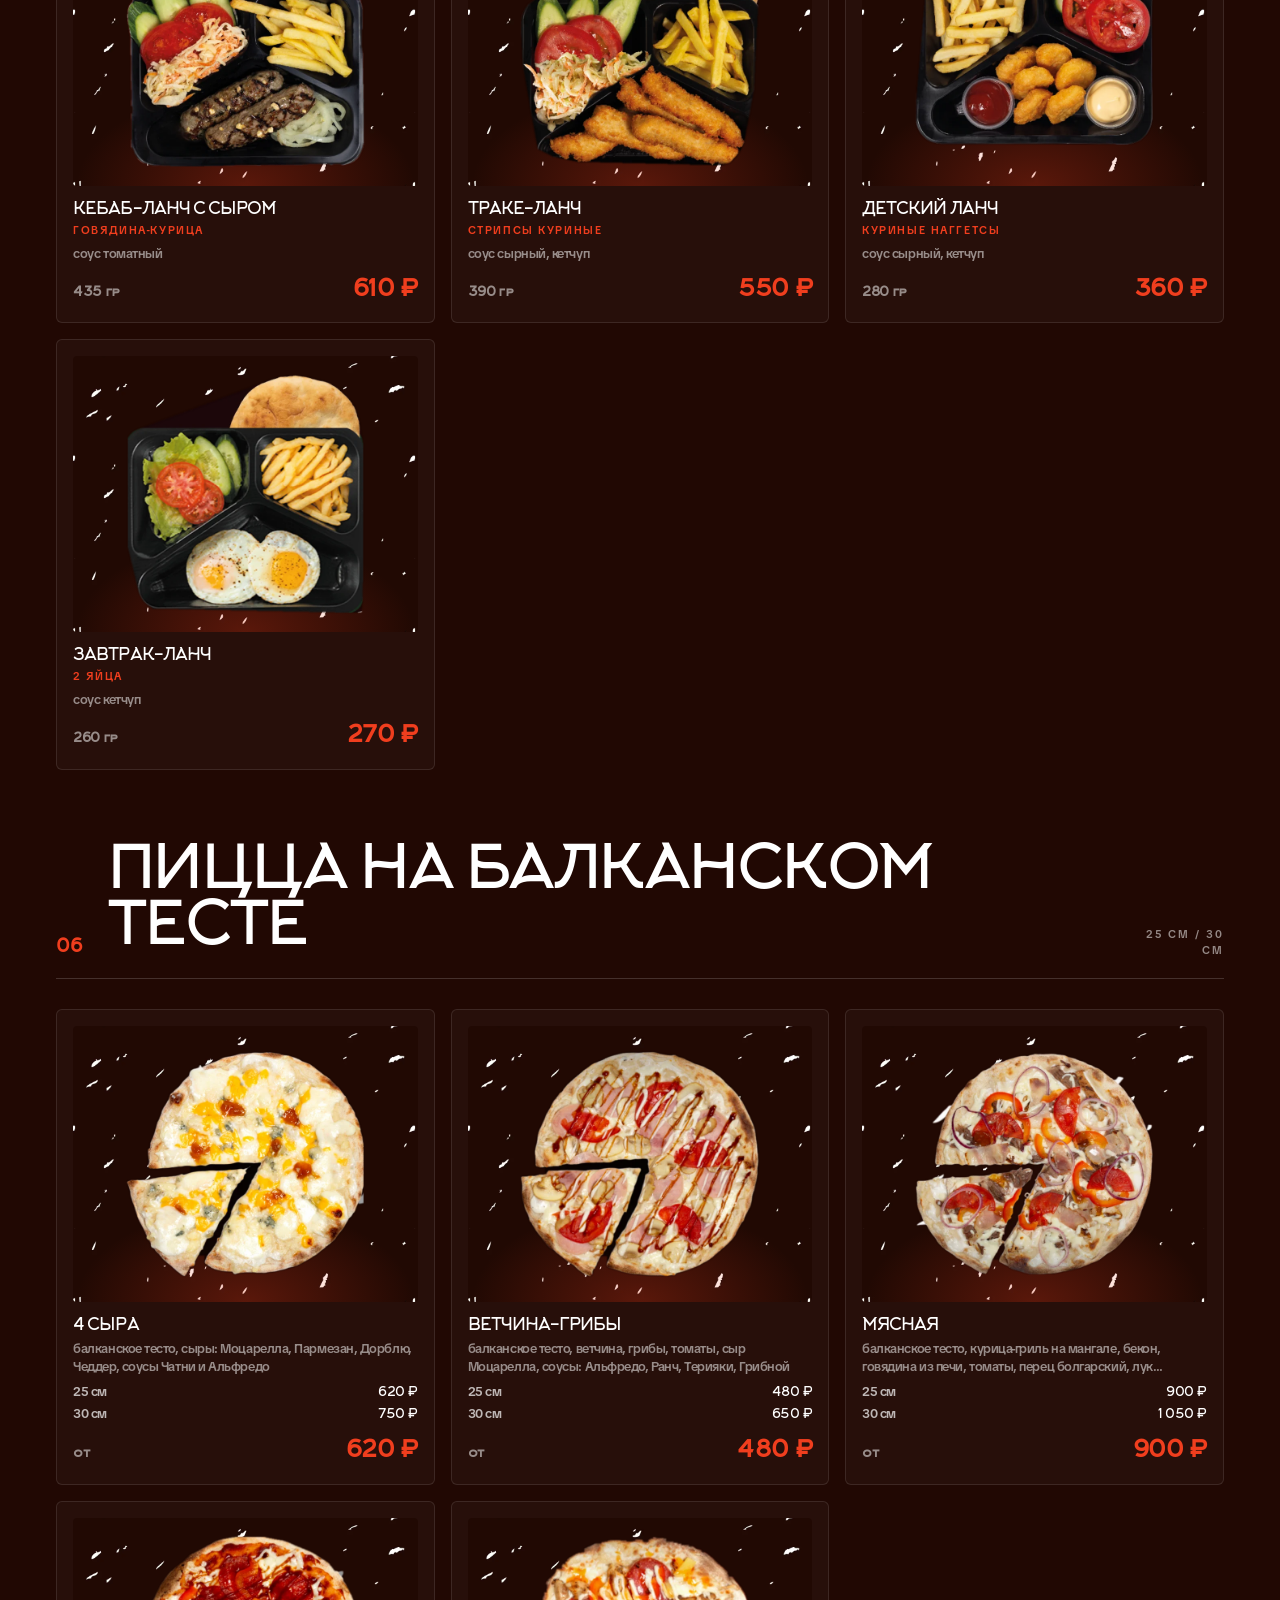
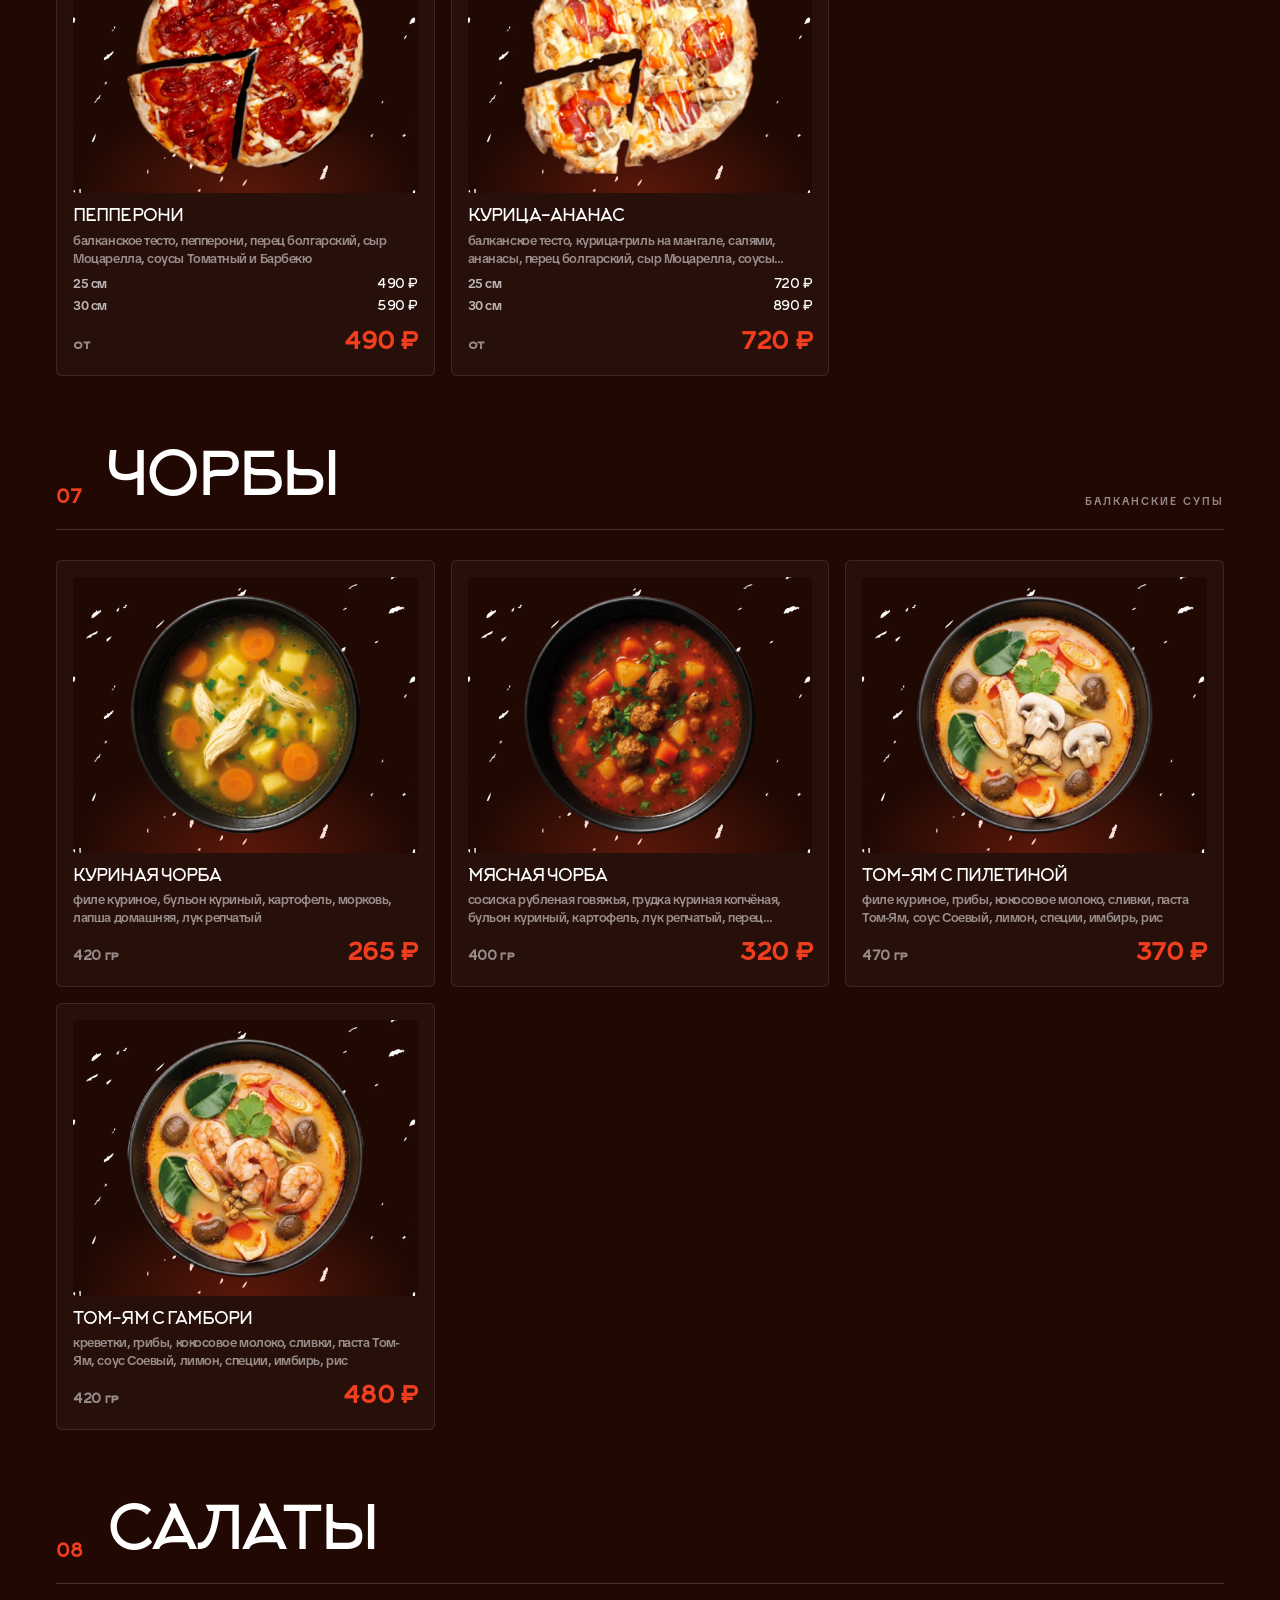
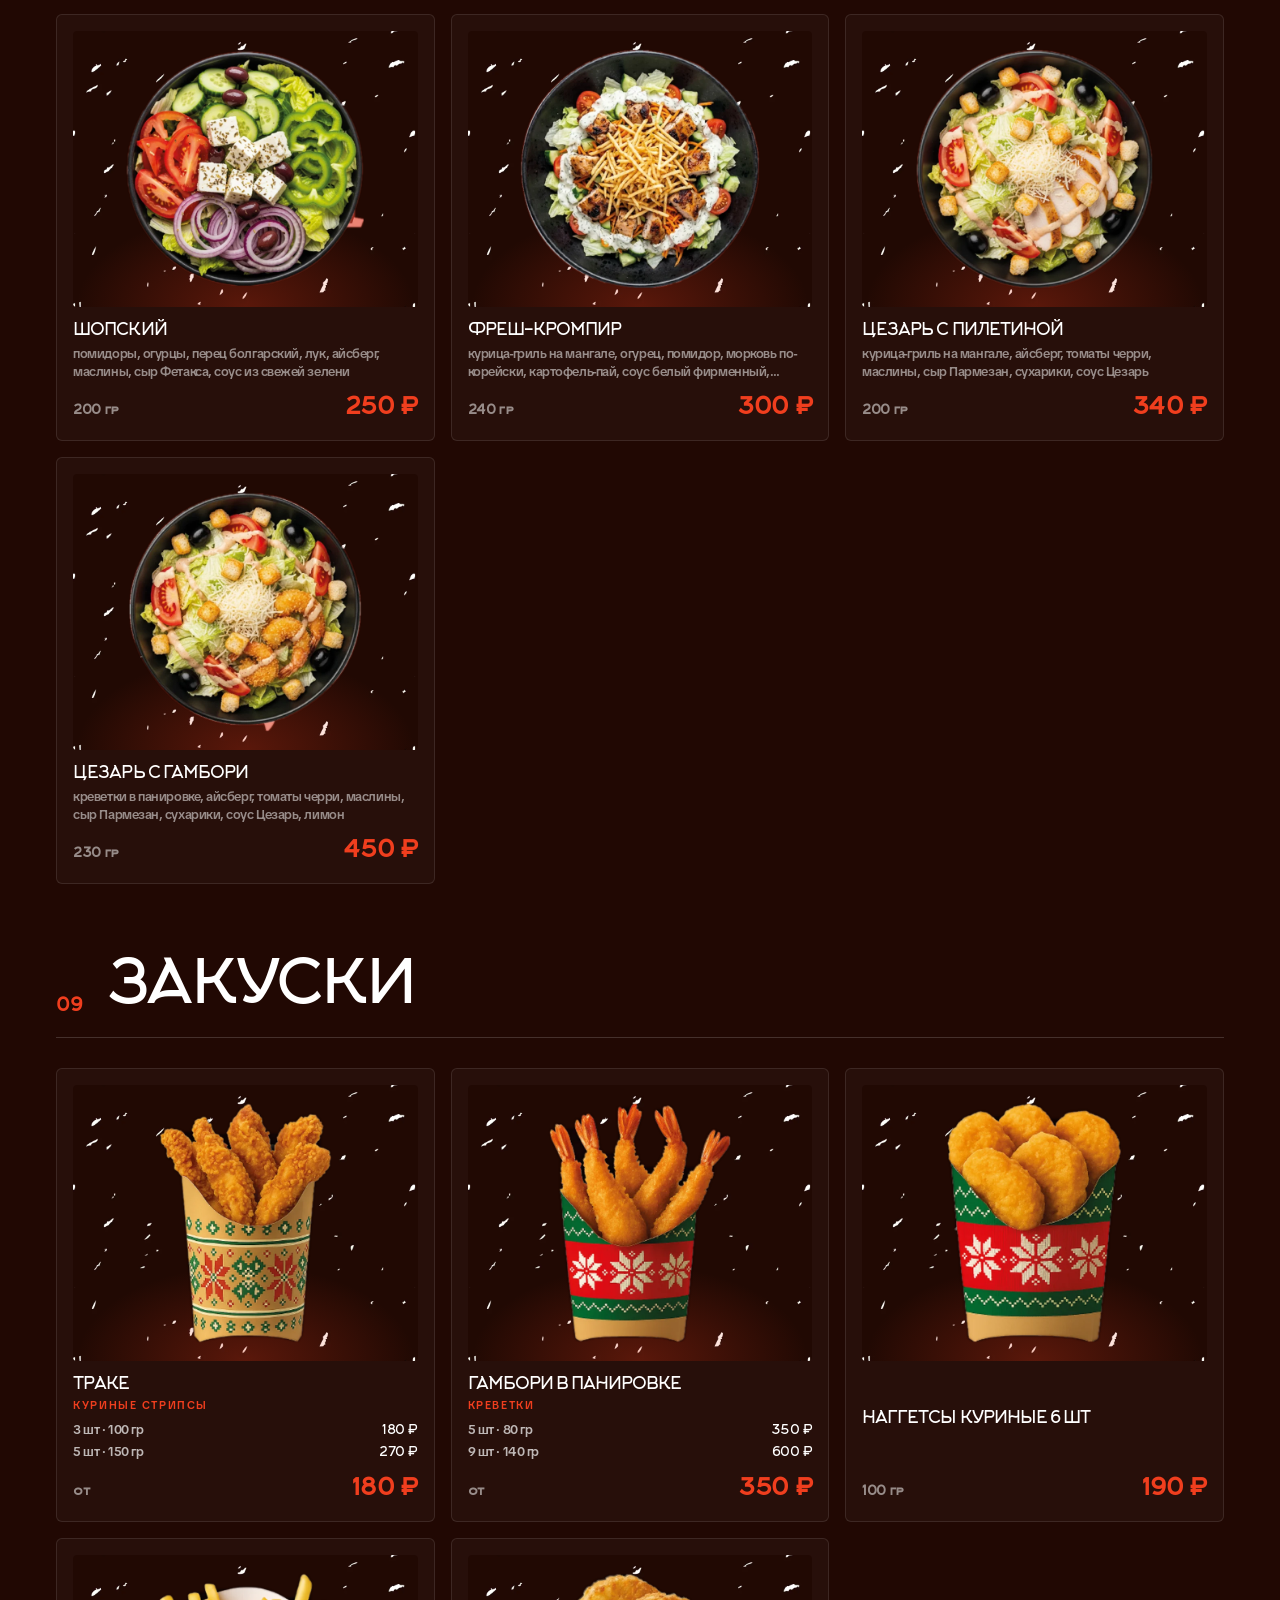
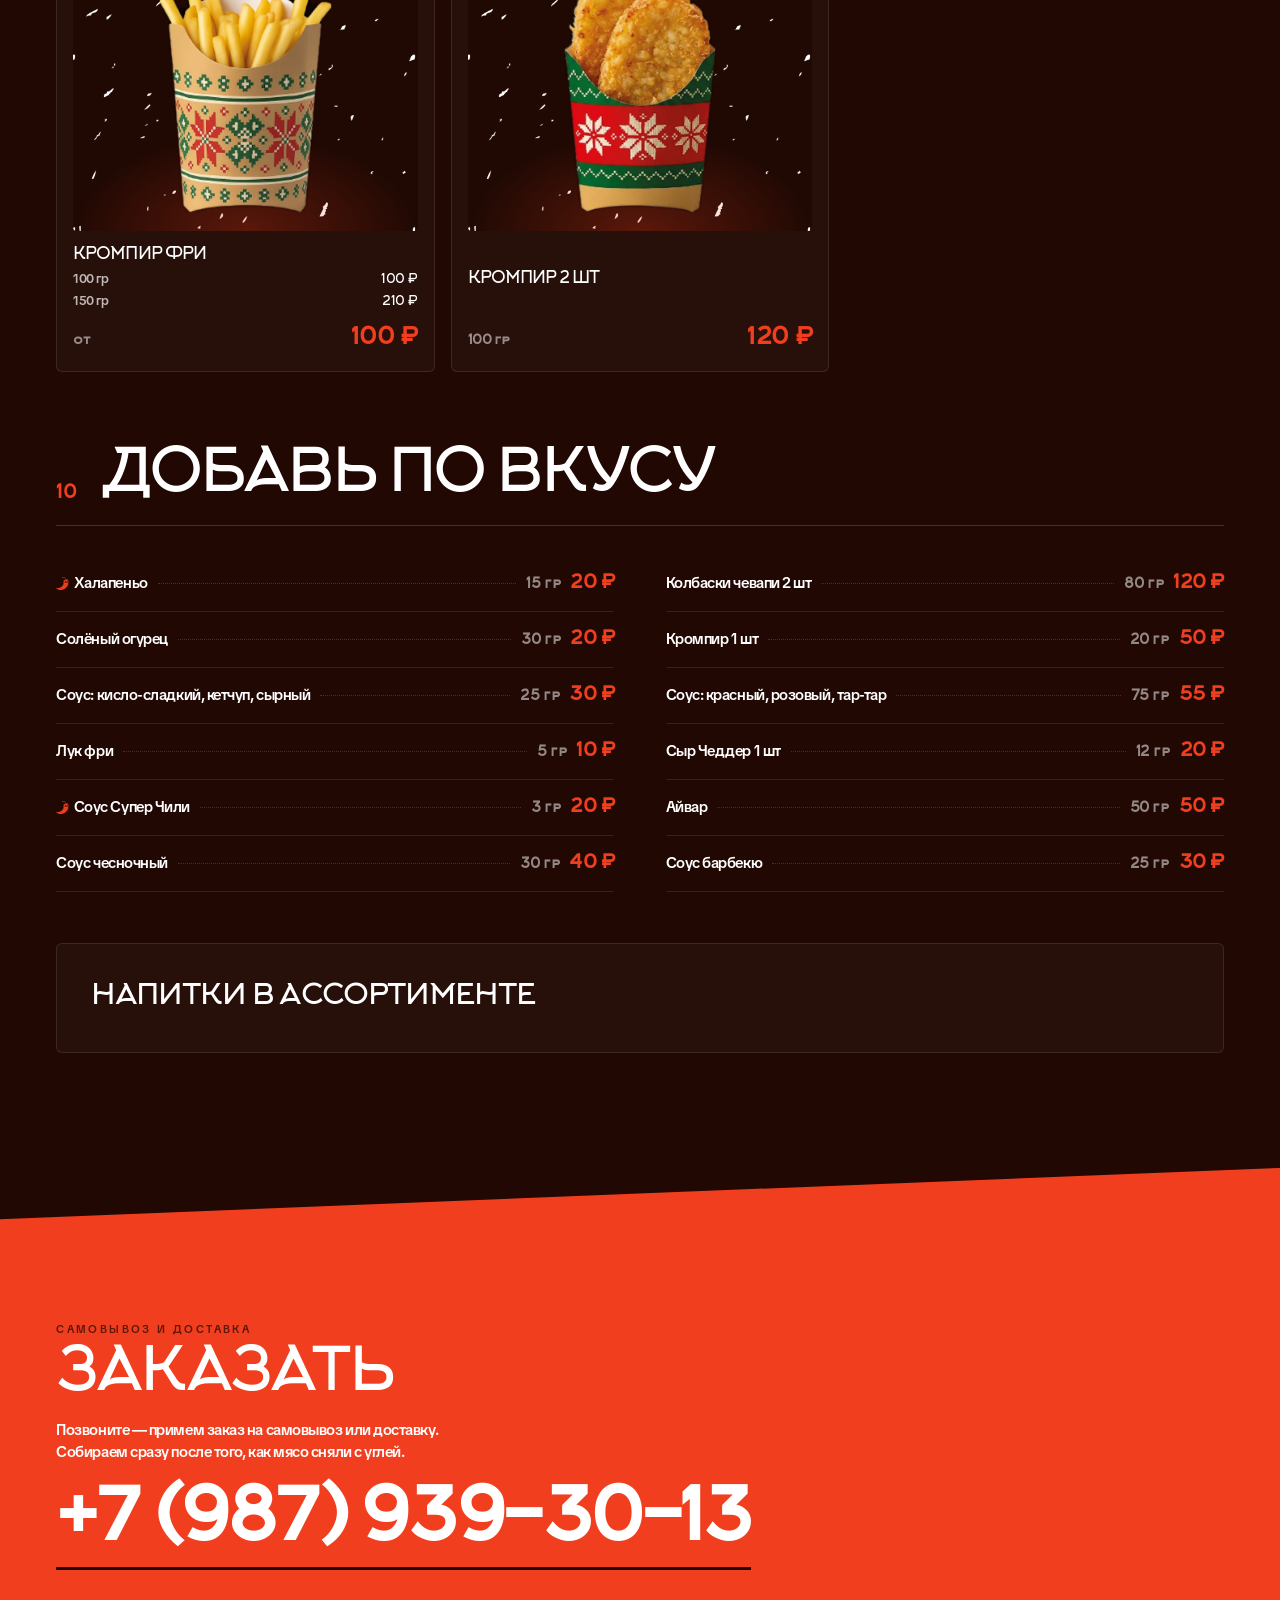
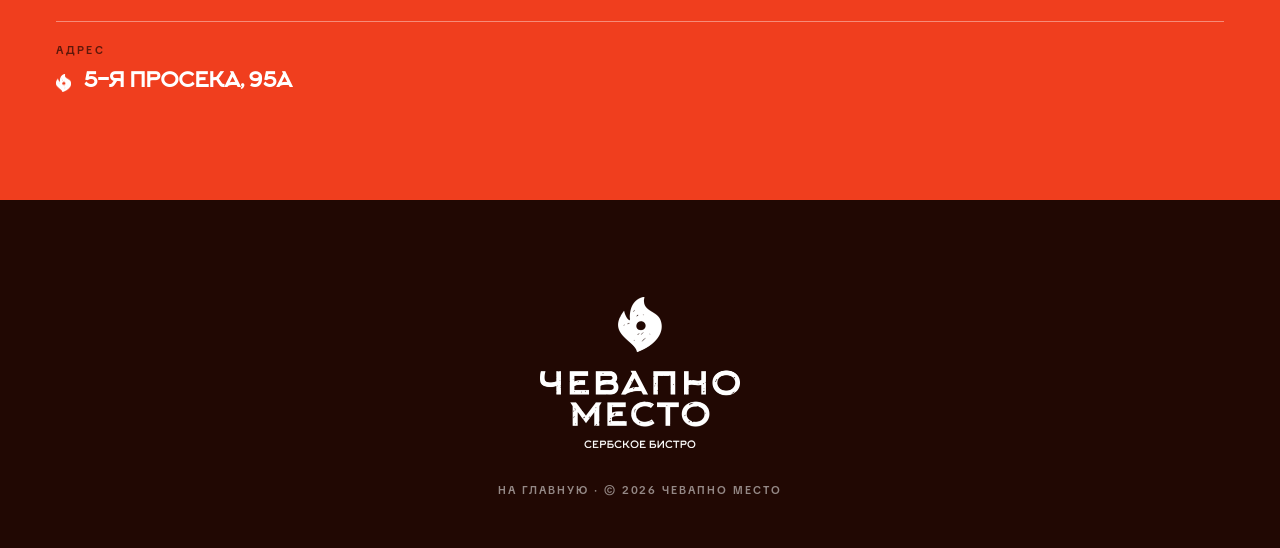
==== commit 45fbafa2: "Правки клиента: 5 точек, доставка с Просеки, бургер в шапке меню, убраны 3 карточки упаковки, дореза" ====
--- a/menu.html
+++ b/menu.html
@@ -15,11 +15,6 @@
 <body>
 
 <a class="skip" href="#menuList">К меню</a>
-
-<p class="preview-bar" id="previewBar" hidden>
-  Черновик из админки — посетители его не видят.
-  <a href="admin.html">Вернуться в админку</a>
-</p>
 
 <!-- ═══════════════ ШАПКА ═══════════════ -->
 <header class="mh">
@@ -49,12 +44,12 @@
     <ul class="mhero__stats" id="stats"></ul>
     <label class="search" for="q">
       <span class="search__label">Найти блюдо</span>
-      <input class="search__input" id="q" type="search" placeholder="шашлык, пицца, чорба…"
+      <input class="search__input" id="q" type="search" placeholder="бургер, пицца, чорба…"
              autocomplete="off" enterkeyhint="search">
       <button class="search__clear" type="button" id="qClear" aria-label="Очистить поиск" hidden>×</button>
     </label>
     <div class="mhero__dish" aria-hidden="true">
-      <img src="assets/img/dish/grill-shashlik-pork.webp" alt="" width="680" height="680" fetchpriority="low">
+      <img src="assets/img/cut-burger-prosek.webp" alt="" width="876" height="682" fetchpriority="low">
     </div>
     <p class="mhero__note">Цены в рублях, вес — в граммах. <img src="assets/img/el-pepper-red.webp" alt="" width="14" height="14"> — острое.</p>
   </div>
--- a/css/menu.css
+++ b/css/menu.css
@@ -88,19 +88,6 @@
   background: var(--red); padding: .6em 1em; border-radius: 999px;
 }
 .skip:focus { top: 12px; }
-
-/* Плашка черновика: страница открыта из админки с ?preview */
-.preview-bar {
-  position: sticky;
-  top: 0;
-  z-index: 70;
-  padding: 10px var(--pad);
-  background: var(--white);
-  color: var(--dark);
-  font-size: var(--fs-small);
-  text-align: center;
-}
-.preview-bar a { color: var(--red); text-decoration: underline; margin-left: .5em; }
 
 /* Кнопки-пилюли */
 .pill {
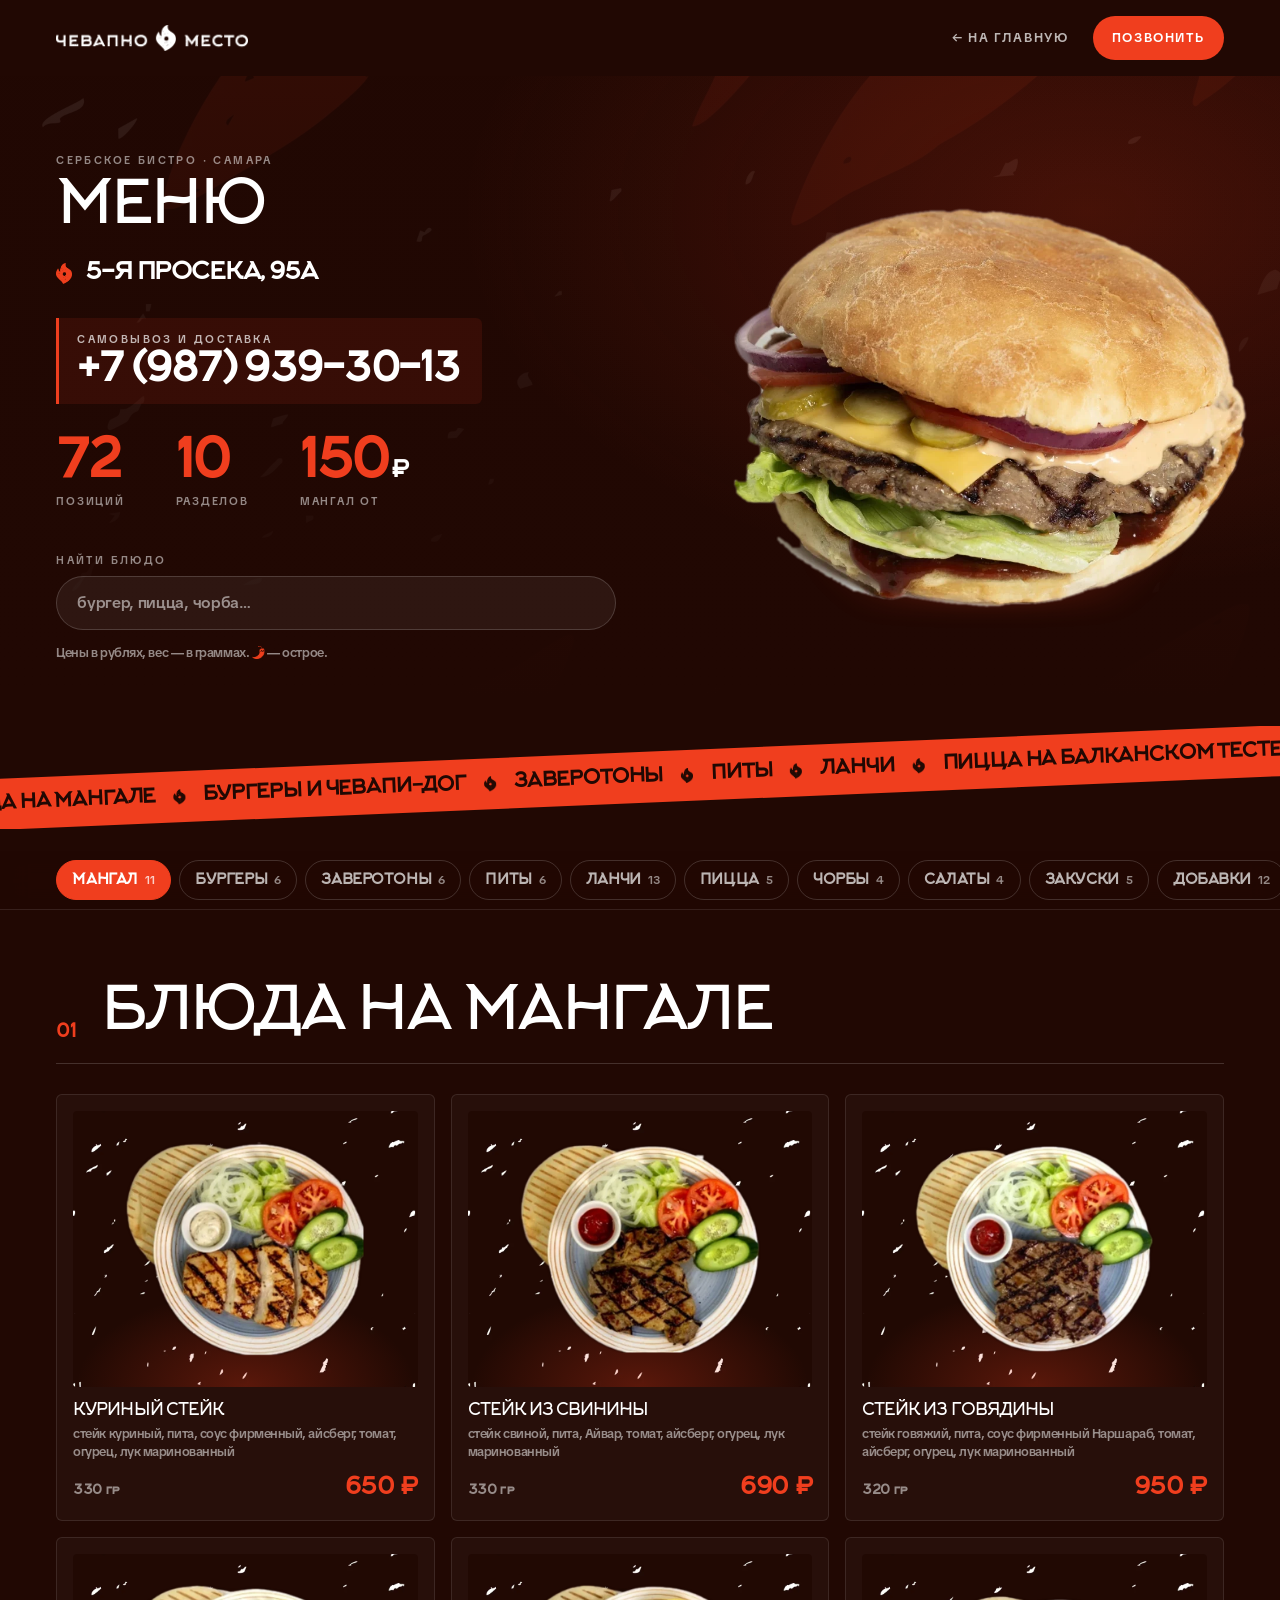
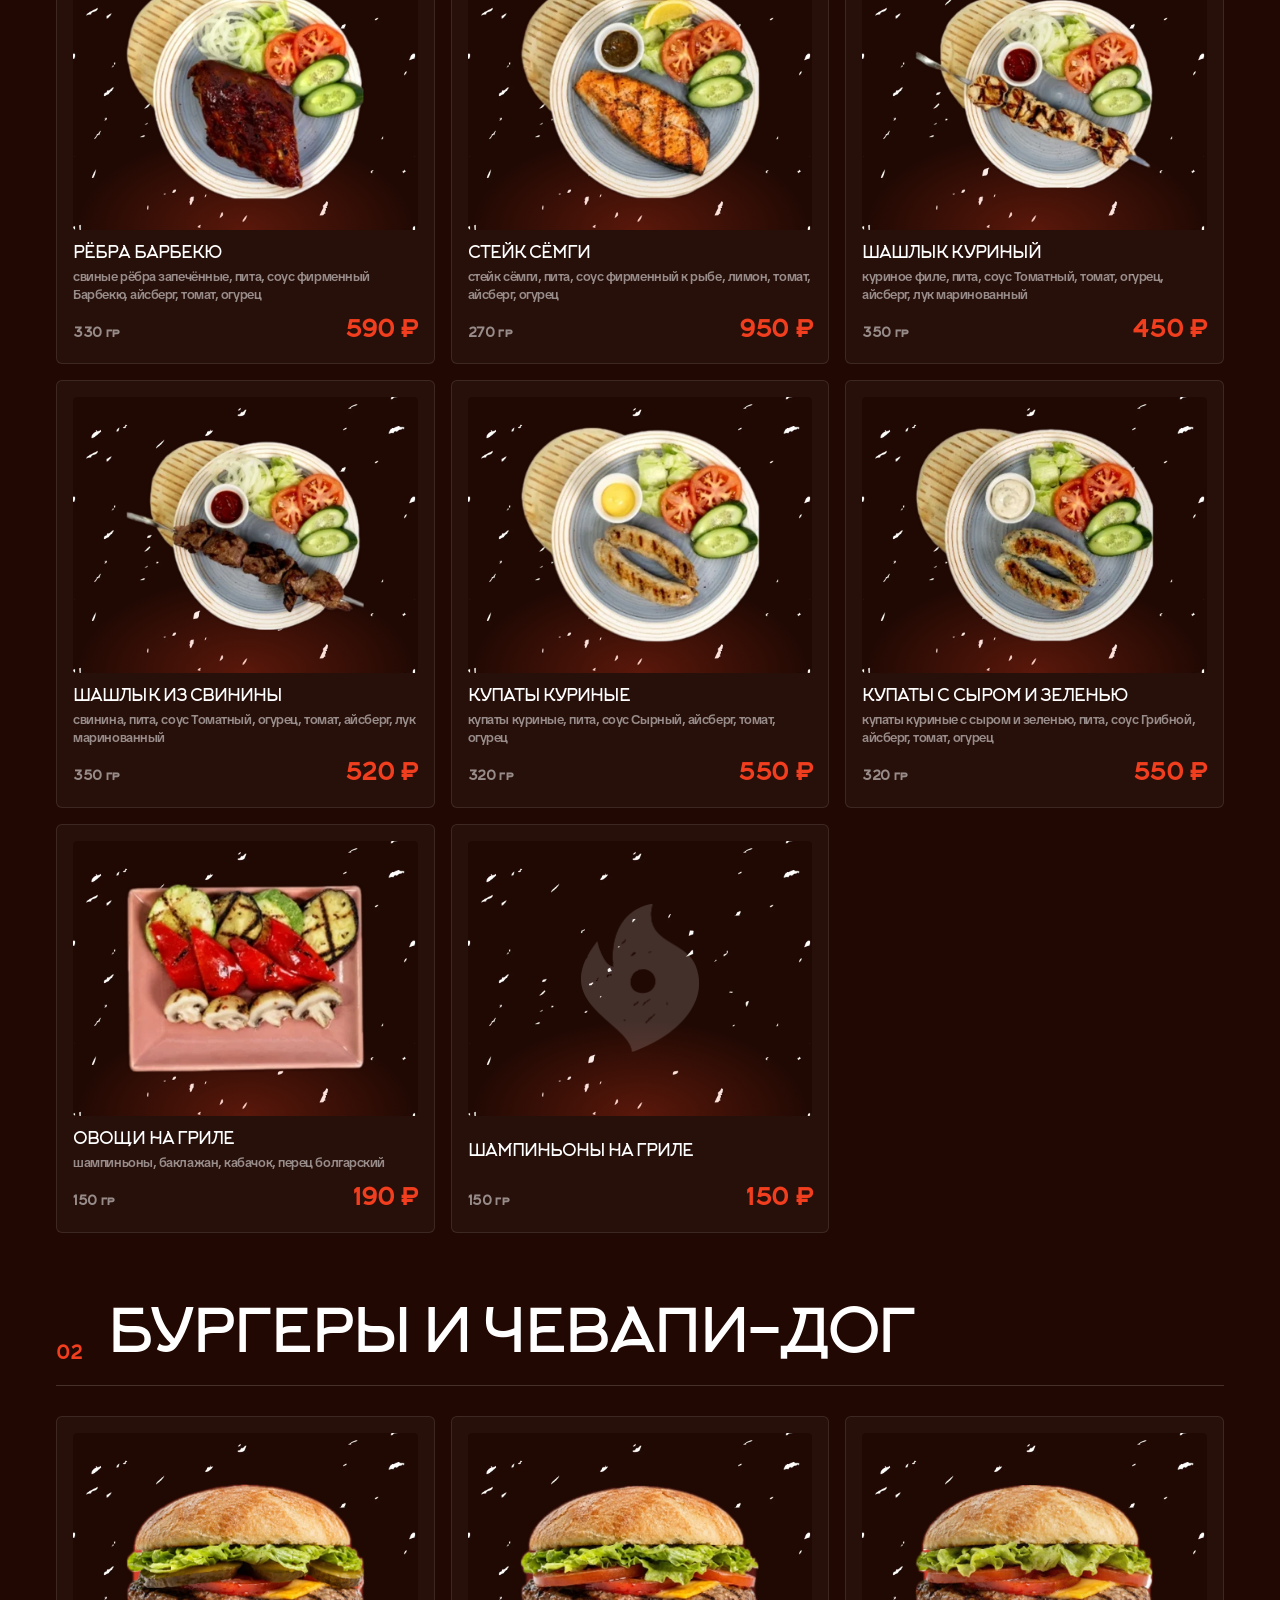
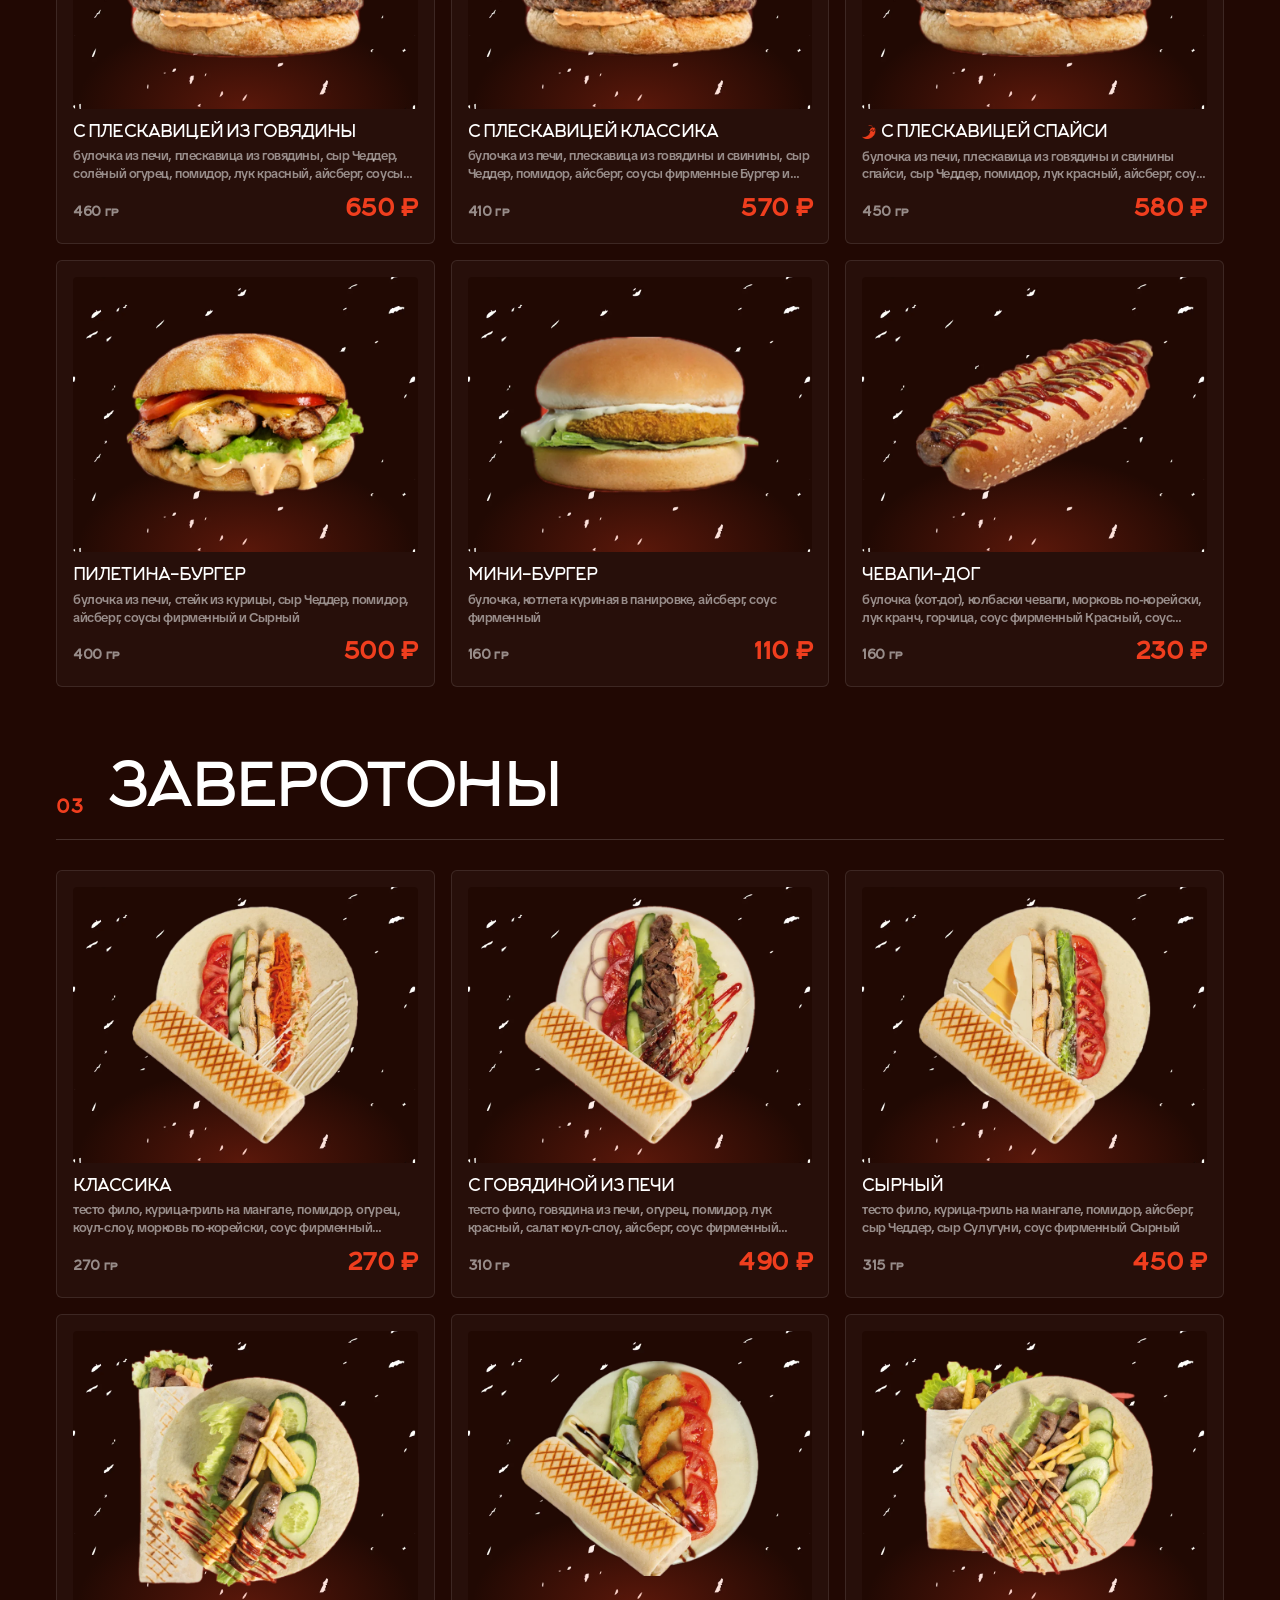
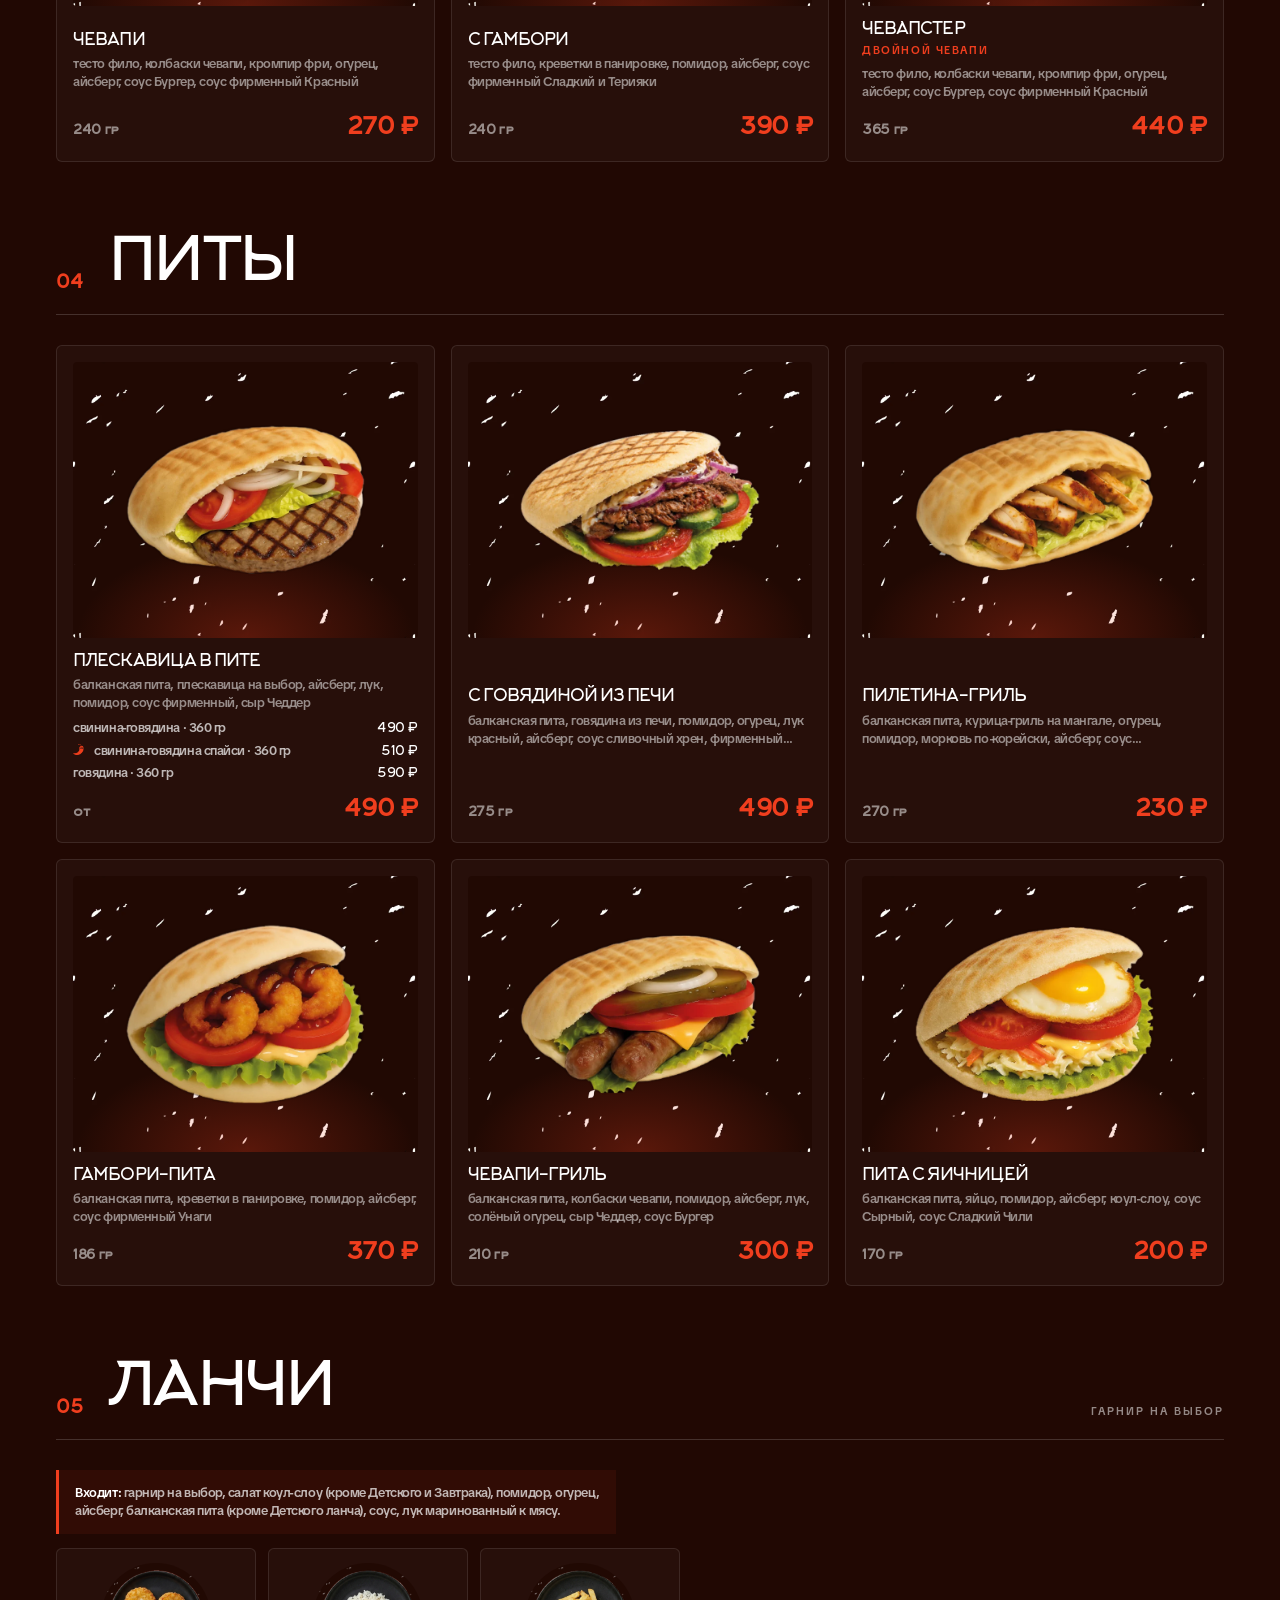
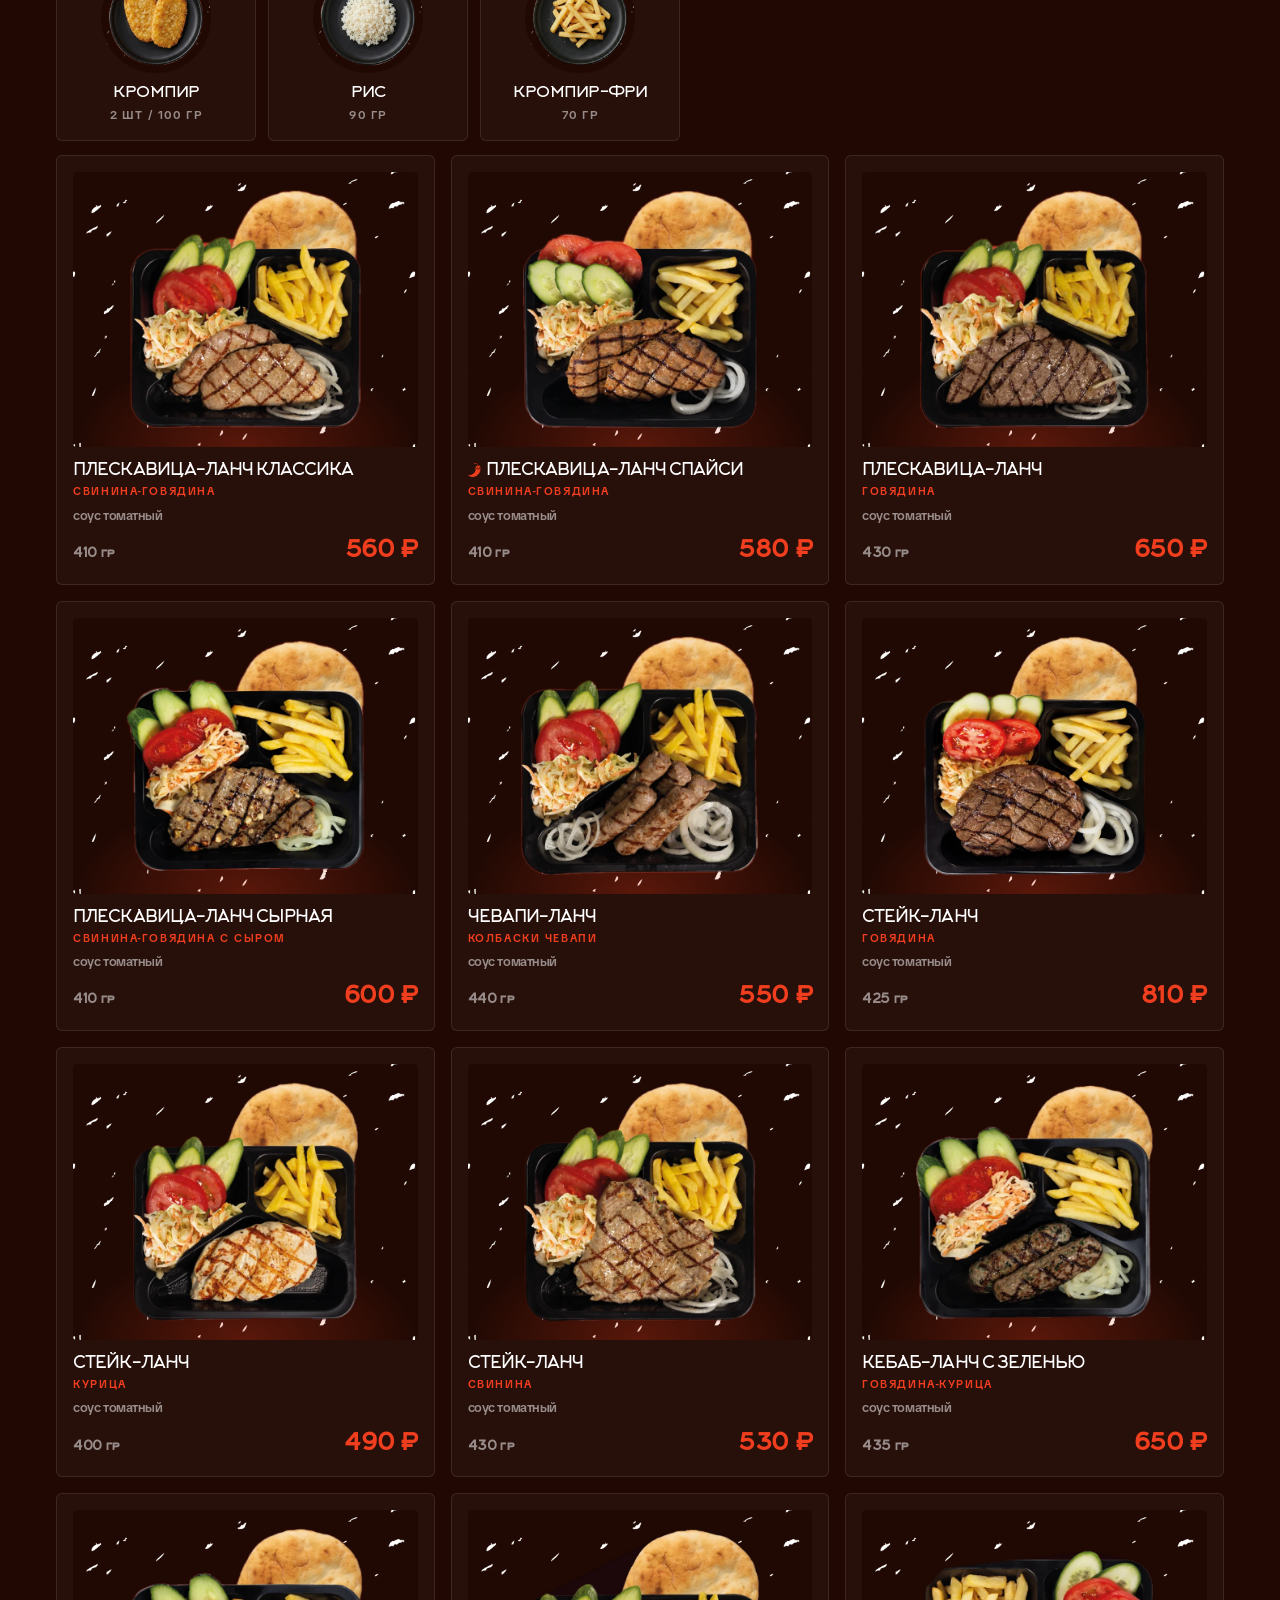
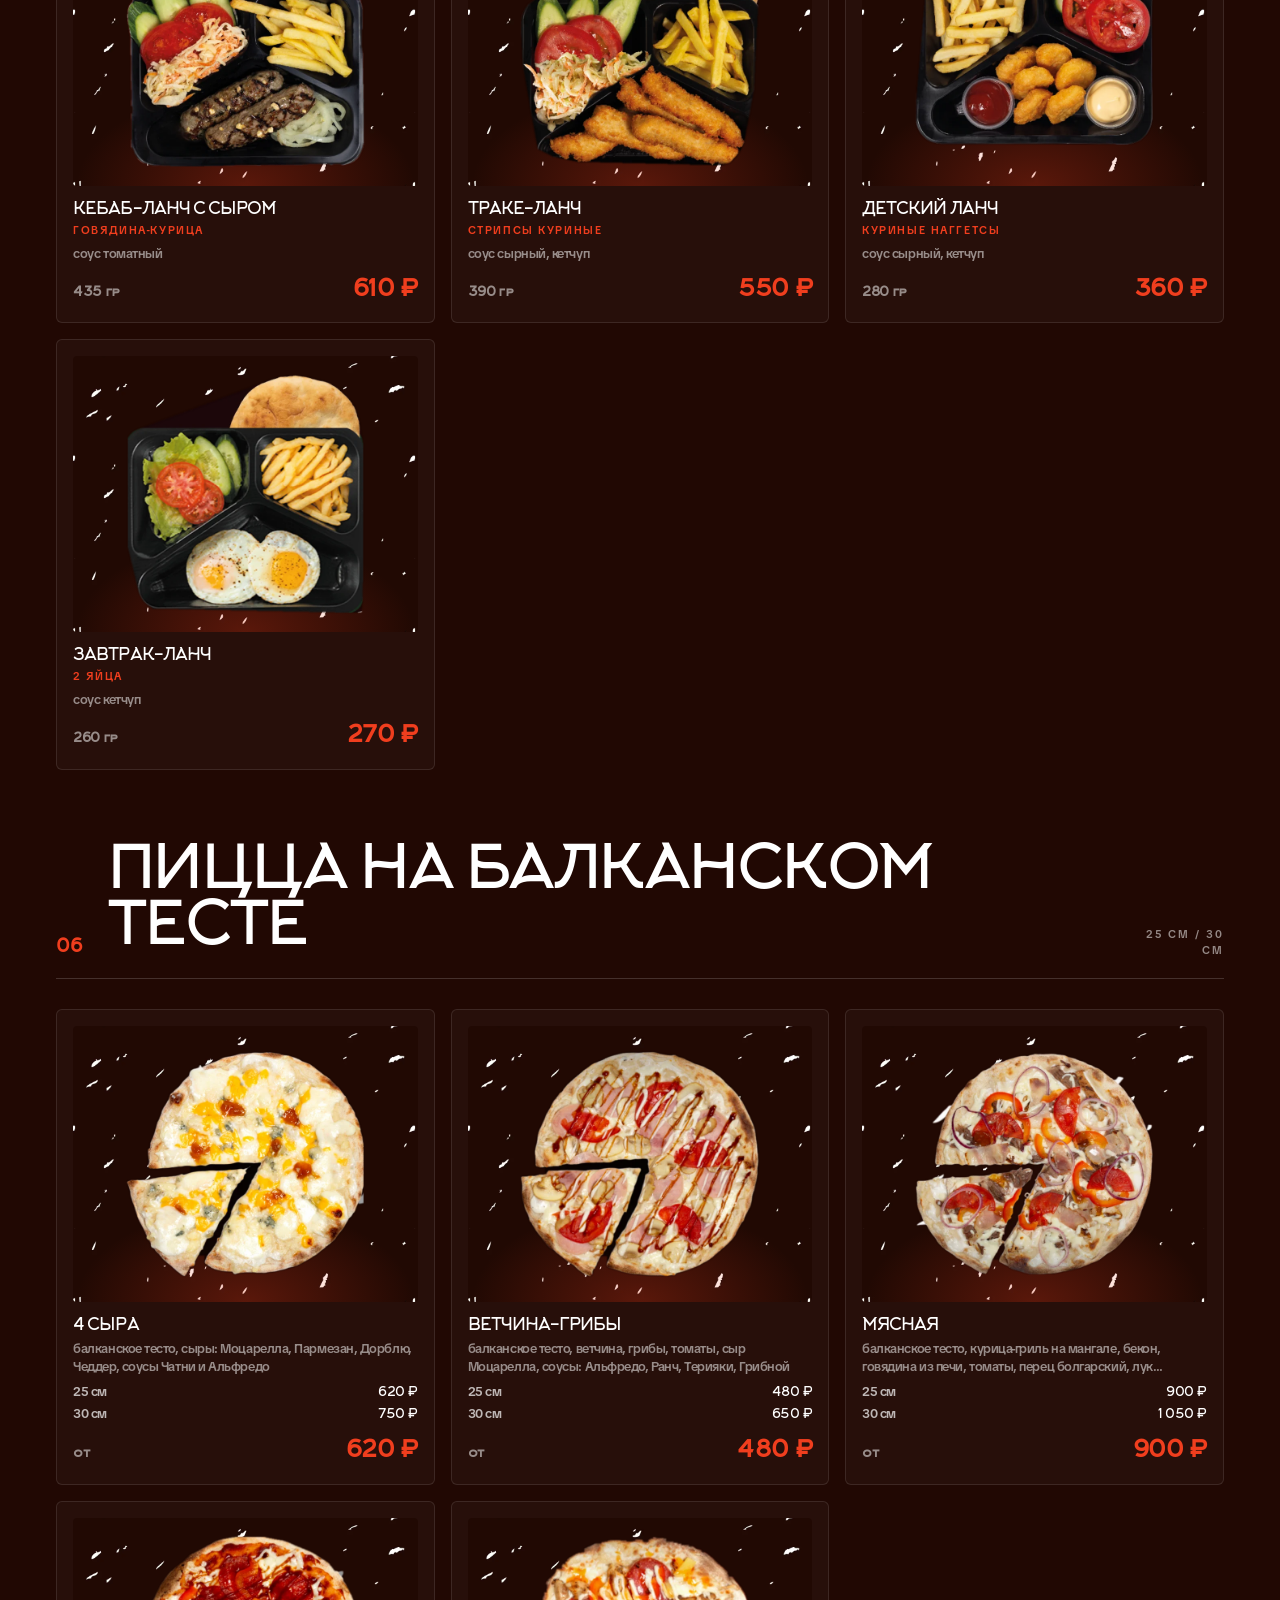
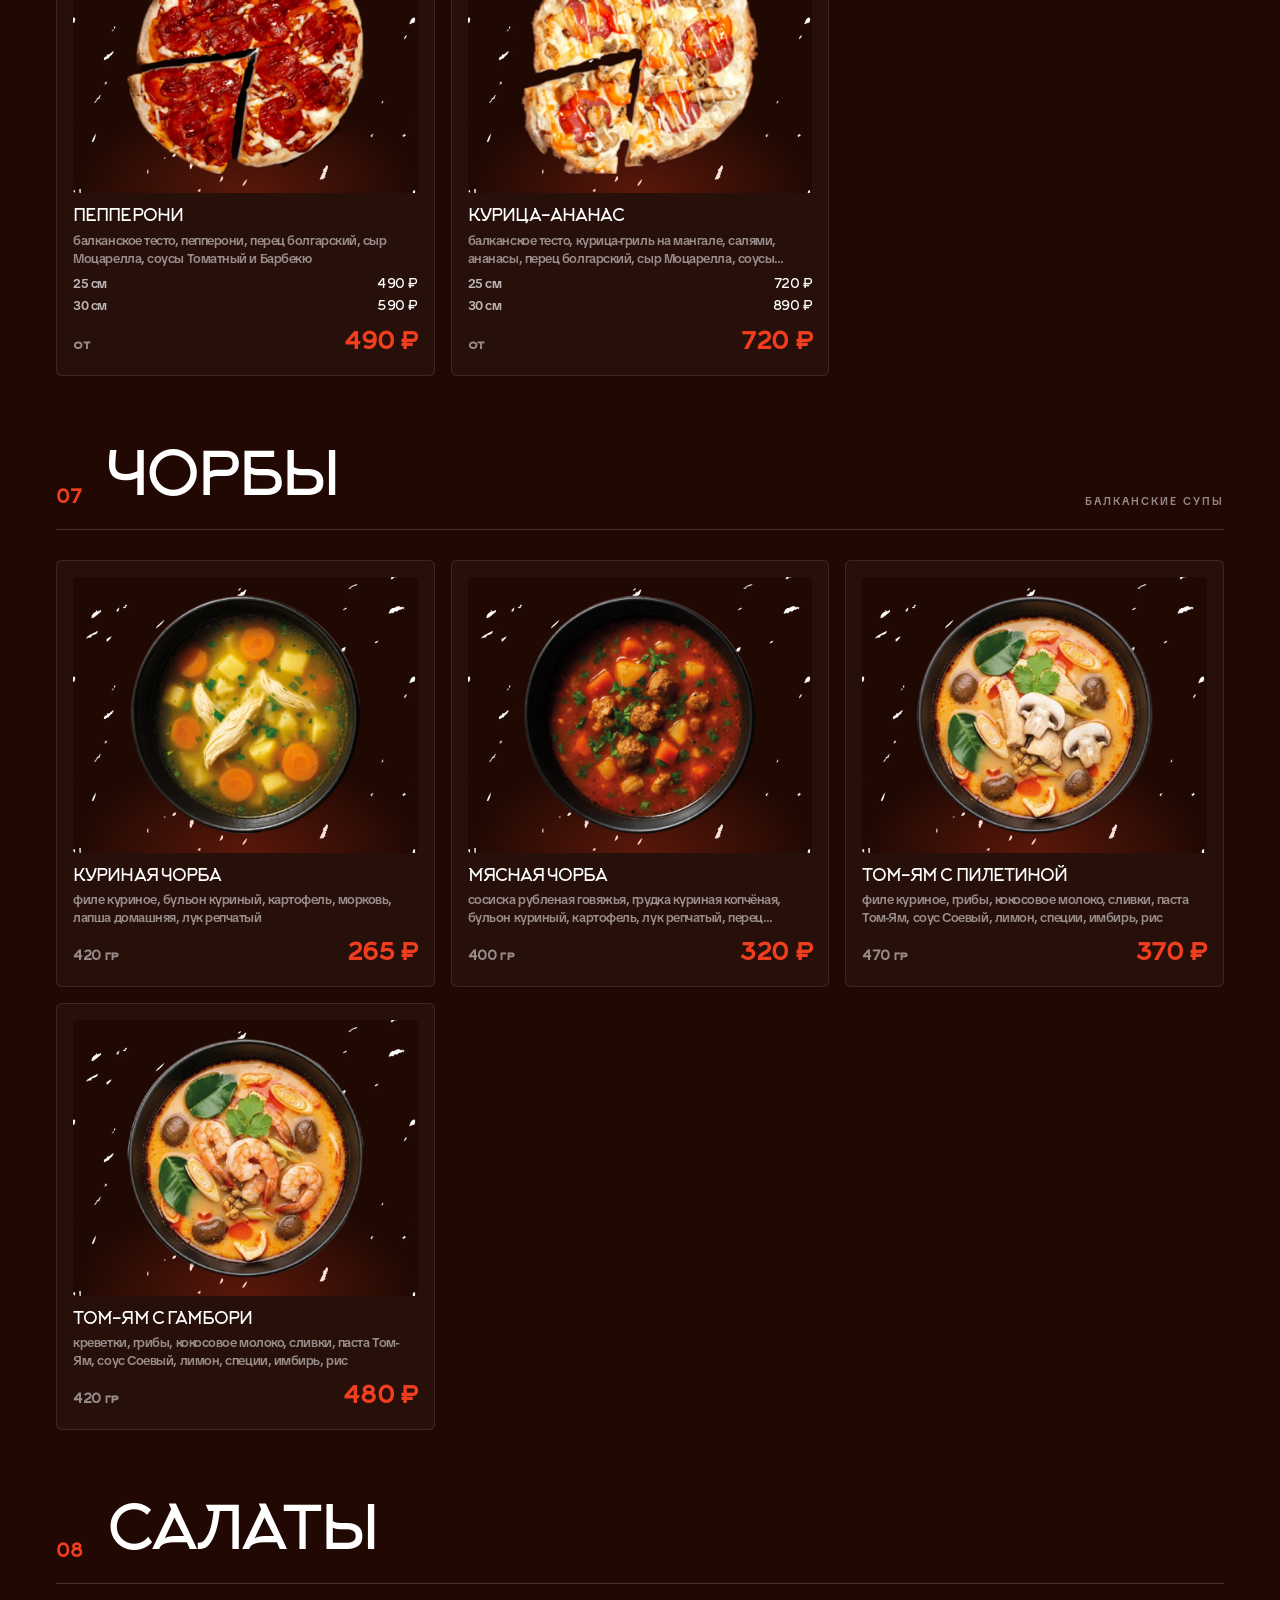
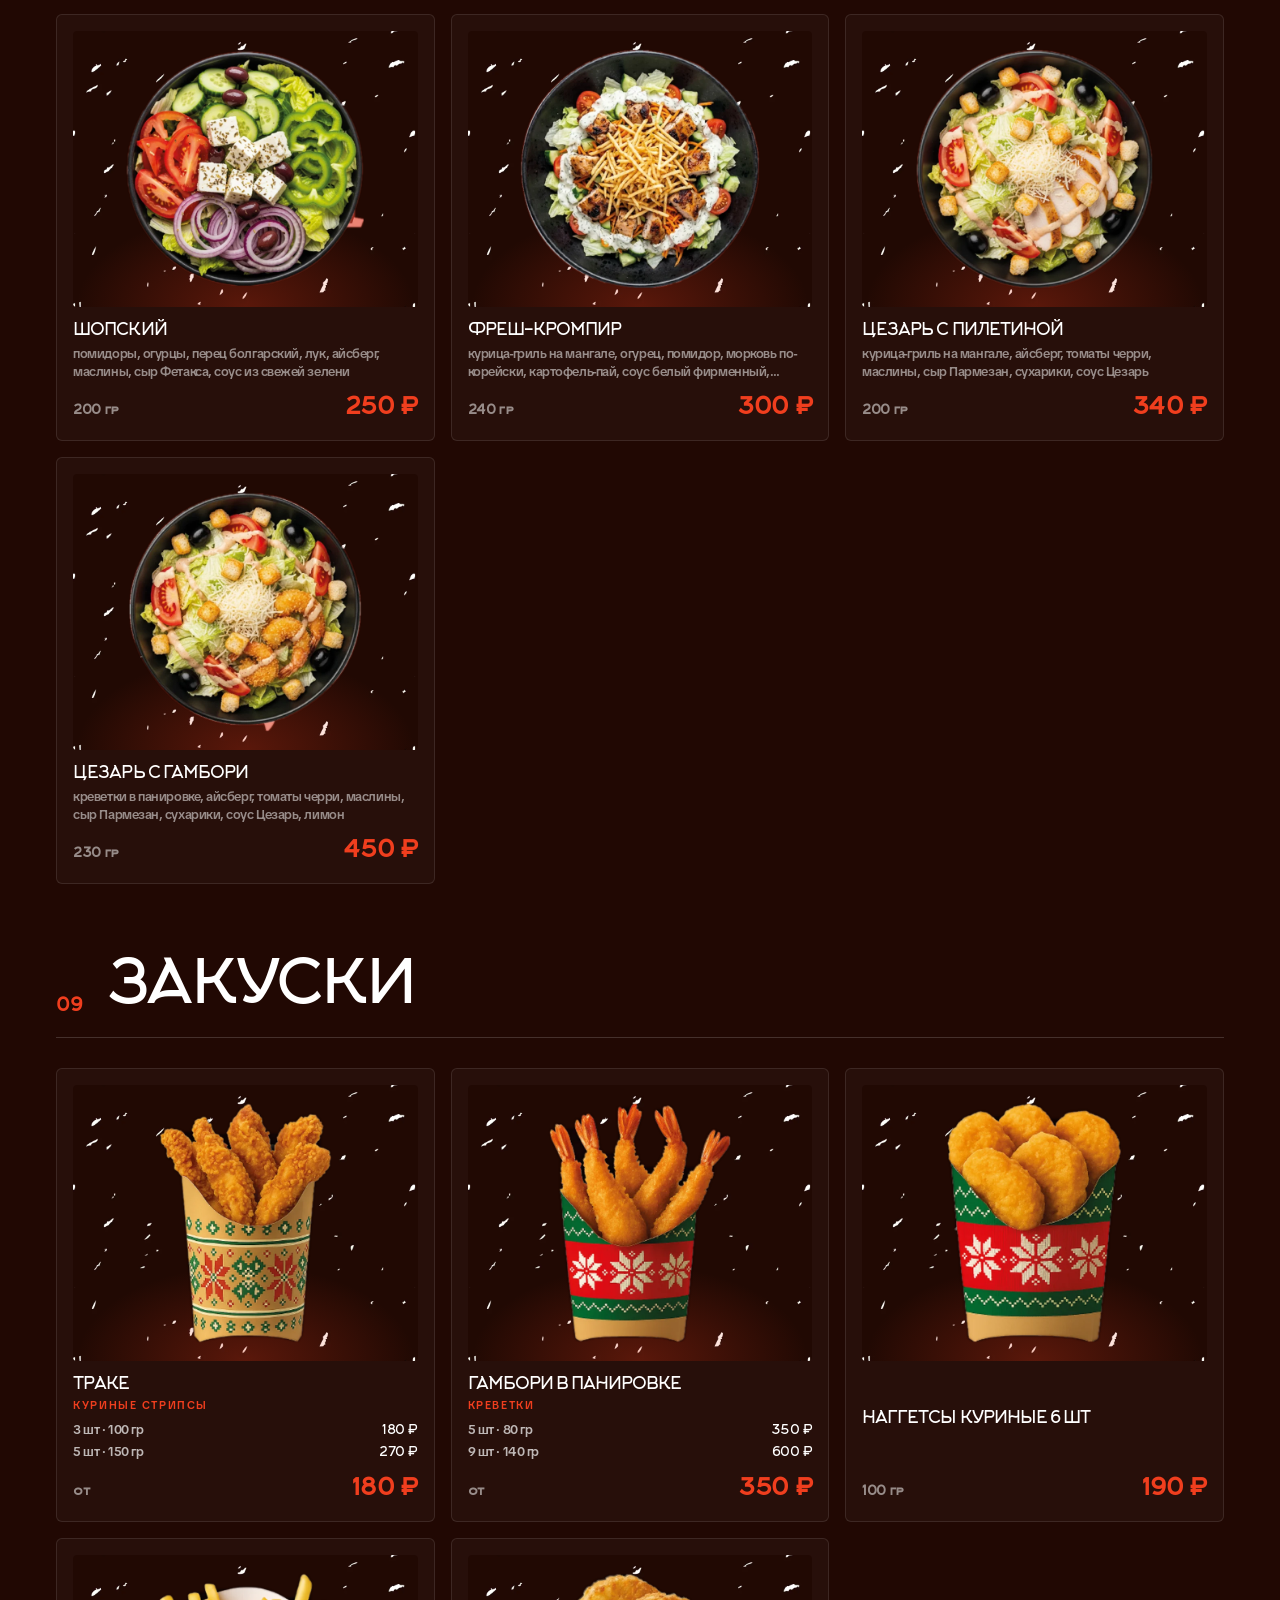
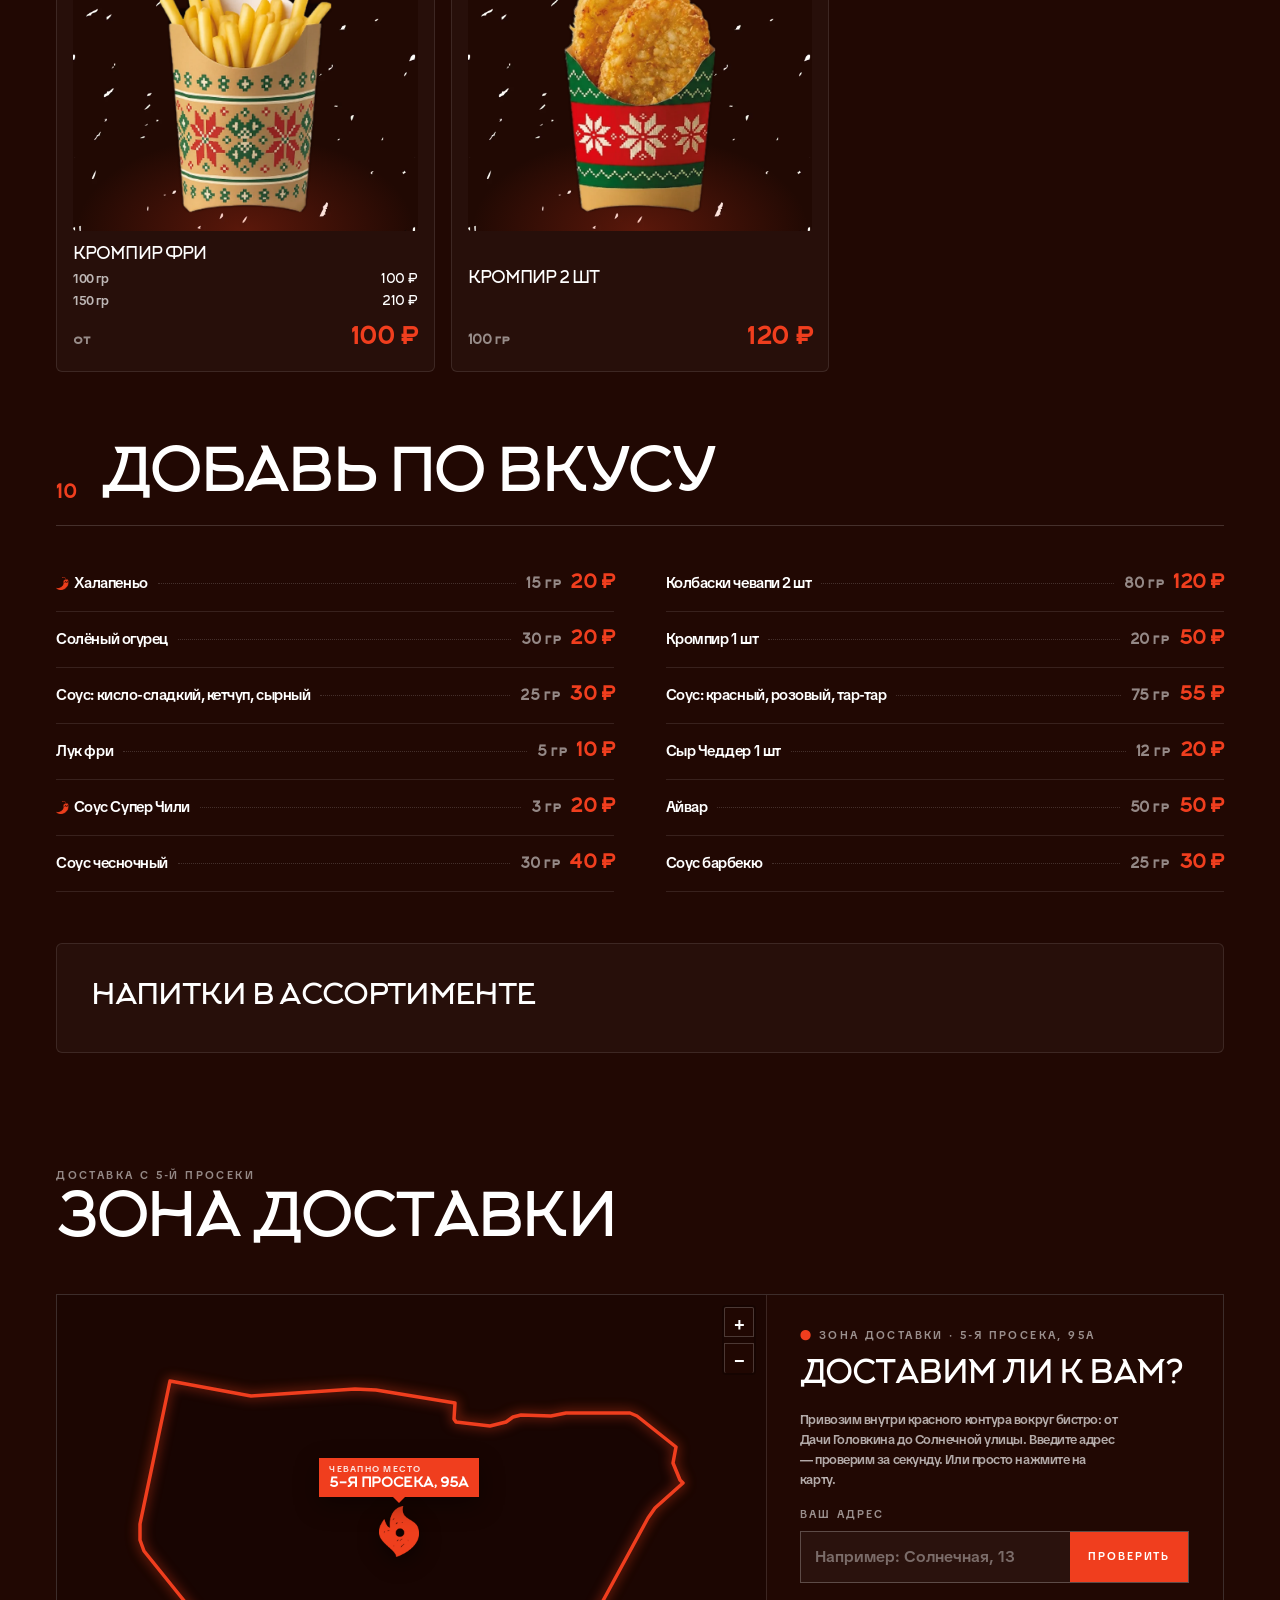
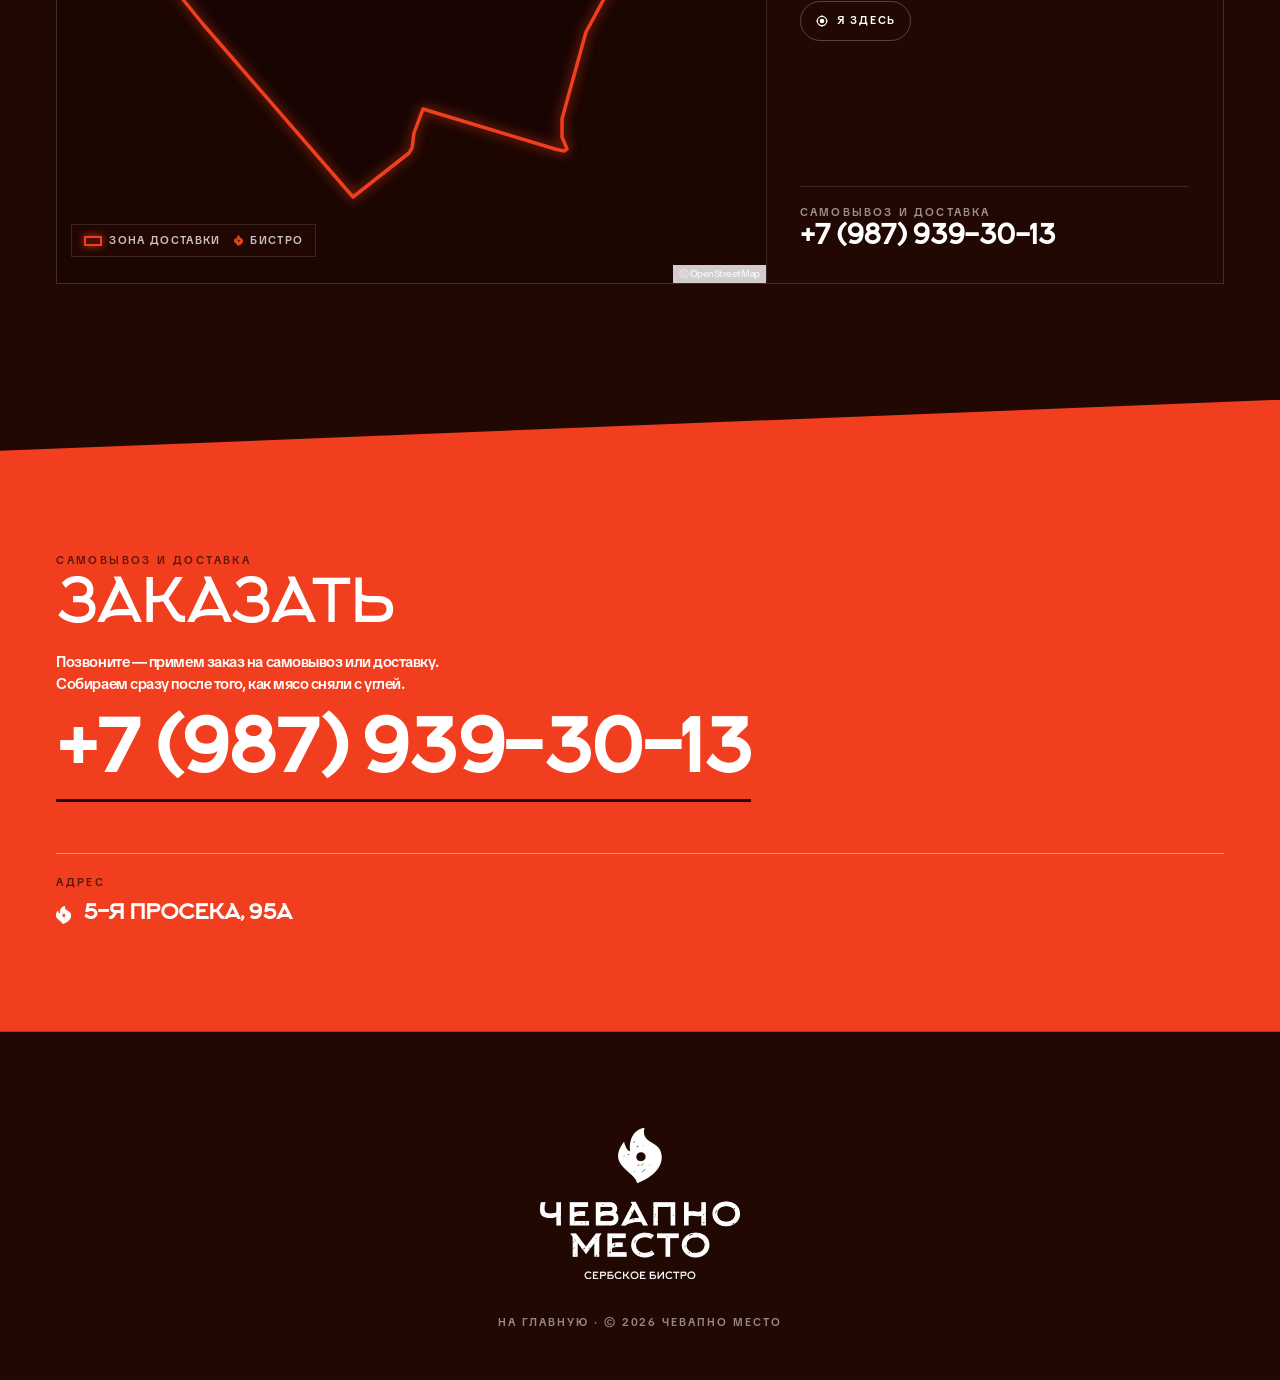
==== commit fc8645f1: "Зона доставки 5-й Просеки: живая карта с контуром по улицам OSM и проверкой адреса Co-Authored-By: C" ====
--- a/menu.html
+++ b/menu.html
@@ -11,6 +11,7 @@
 <link rel="preload" href="assets/fonts/tiktoksans-semibold.woff2" as="font" type="font/woff2" crossorigin>
 <link rel="preload" href="data/prosek.json" as="fetch" crossorigin>
 <link rel="stylesheet" href="css/menu.css">
+<link rel="stylesheet" href="css/zone.css">
 </head>
 <body>
 
@@ -74,6 +75,15 @@
   <div id="sections"></div>
 </main>
 
+<!-- ═══════════════ ЗОНА ДОСТАВКИ ═══════════════ -->
+<section class="mzone" id="zone">
+  <div class="mzone__head">
+    <p class="eyebrow">Доставка с 5-й Просеки</p>
+    <h2 class="h">Зона доставки</h2>
+  </div>
+  <div class="zone" data-zone></div>
+</section>
+
 <!-- ═══════════════ ЗАКАЗ ═══════════════ -->
 <section class="order" id="order">
   <div class="order__inner">
@@ -119,5 +129,6 @@
 
 <script src="js/menu-data.js"></script>
 <script src="js/menu.js"></script>
+<script src="js/zone.js" defer></script>
 </body>
 </html>
--- a/css/menu.css
+++ b/css/menu.css
@@ -553,6 +553,12 @@
 }
 
 /* ═══════════════ ЗАКАЗ ═══════════════ */
+/* ── Зона доставки (карта — css/zone.css) ── */
+.mzone { padding: clamp(60px, 9vw, 130px) var(--pad) 0; scroll-margin-top: calc(var(--hdr) + 12px); }
+.mzone__head { max-width: var(--maxw); margin: 0 auto; }
+.mzone__head .eyebrow { margin-bottom: 1em; }
+.mzone .zone { margin-top: clamp(26px, 3.4vw, 44px); }
+
 .order {
   margin-top: clamp(60px, 9vw, 130px);
   padding: clamp(56px, 8vw, 110px) var(--pad);
--- a/css/zone.css
+++ b/css/zone.css
@@ -0,0 +1,307 @@
+/* ═══════════════════════════════════════════════════════════════
+   ЗОНА ДОСТАВКИ · живая карта (Leaflet) + проверка адреса
+   Используется на главной (секция 08) и на menu.html.
+   Цвета — только фирменные: красный, тёмно-коричневый, белый.
+   ═══════════════════════════════════════════════════════════════ */
+.zone {
+  position: relative;
+  z-index: 1;
+  max-width: var(--maxw);
+  margin: clamp(48px, 6vw, 90px) auto 0;
+  display: grid;
+  grid-template-columns: minmax(0, 1.55fr) minmax(0, 1fr);
+  border: 1px solid rgba(255,255,255,.16);
+  background: #180502;
+  isolation: isolate;
+}
+
+/* ── карта ── */
+.zone__map {
+  position: relative;
+  min-height: clamp(380px, 46vw, 600px);
+  background: #180502;
+  overflow: hidden;
+}
+.zone__map .leaflet-container {
+  position: absolute;
+  inset: 0;
+  background: #180502;
+  font: inherit;
+}
+/* Светлые тайлы OSM → инверсия в ночную карту → подкраска в фирменный тёмно-коричневый */
+.zone__map .leaflet-tile-pane { filter: invert(1) hue-rotate(180deg) grayscale(1) sepia(.55) saturate(2.2) hue-rotate(-14deg) brightness(.74) contrast(1.12); }
+.zone__map .leaflet-tile { transition: opacity .5s var(--ease); }
+
+/* Затемнение всего, что вне зоны */
+.zone-mask { pointer-events: none; }
+
+/* Контур зоны: рисуется линией при появлении, потом мягко дышит */
+.zone-edge {
+  stroke-linejoin: round;
+  stroke-linecap: round;
+  filter: drop-shadow(0 0 6px rgba(240,62,30,.85));
+}
+.zone.is-drawn .zone-edge { animation: zoneGlow 3.2s ease-in-out infinite 1.6s; }
+@keyframes zoneGlow { 50% { filter: drop-shadow(0 0 14px rgba(240,62,30,1)); } }
+.zone-fill { pointer-events: none; transition: fill-opacity .6s var(--ease); }
+
+/* Метка бистро */
+.zpin { position: relative; display: grid; place-items: center; width: 54px; height: 66px; }
+/* Leaflet ставит img в маркерах width:auto — перебиваем более точным селектором */
+.zone__map .leaflet-marker-pane .zpin img { position: relative; z-index: 2; width: 40px; height: auto; filter: drop-shadow(0 6px 10px rgba(0,0,0,.55)); }
+.zpin__pulse {
+  position: absolute;
+  left: 50%; bottom: 2px;
+  width: 90px; height: 90px;
+  margin-left: -45px;
+  border-radius: 50%;
+  border: 1.5px solid var(--red);
+  transform: scale(.2);
+  opacity: 0;
+  animation: zpinPulse 2.8s var(--ease) infinite;
+}
+.zpin__pulse:nth-child(2) { animation-delay: 1.4s; }
+@keyframes zpinPulse { 0% { transform: scale(.2); opacity: .9; } 100% { transform: scale(1.15); opacity: 0; } }
+
+/* Подпись к метке */
+.leaflet-tooltip.ztip {
+  background: var(--red);
+  color: #fff;
+  border: 0;
+  border-radius: 0;
+  box-shadow: 0 8px 24px rgba(0,0,0,.4);
+  font-family: 'Arkhip', sans-serif;
+  text-transform: uppercase;
+  letter-spacing: -.03em;
+  font-size: 13px;
+  line-height: 1.1;
+  padding: 7px 10px 6px;
+}
+.leaflet-tooltip.ztip small {
+  display: block;
+  font-family: 'TikTok Sans', sans-serif;
+  letter-spacing: .14em;
+  font-size: 9px;
+  opacity: .85;
+  margin-bottom: 2px;
+}
+.leaflet-tooltip-top.ztip::before { border-top-color: var(--red); }
+
+/* Точка проверенного адреса */
+.zdot { position: relative; width: 22px; height: 22px; }
+.zdot i {
+  position: absolute; inset: 0;
+  border-radius: 50%;
+  background: #fff;
+  border: 5px solid var(--dark);
+  box-shadow: 0 0 0 2px #fff, 0 6px 16px rgba(0,0,0,.5);
+}
+.zdot.is-in i { background: var(--red); box-shadow: 0 0 0 2px #fff, 0 0 18px rgba(240,62,30,.9); }
+.zdot.is-out i { background: var(--dark); }
+.zdot::after {
+  content: '';
+  position: absolute; inset: -14px;
+  border-radius: 50%;
+  border: 1.5px solid #fff;
+  animation: zpinPulse 1.6s var(--ease) 2;
+  opacity: 0;
+}
+
+/* Кнопки масштаба и атрибуция — в фирменном стиле */
+.zone__map .leaflet-bar { border: 0; box-shadow: none; }
+.zone__map .leaflet-bar a {
+  width: 40px; height: 40px; line-height: 38px;
+  background: rgba(33,8,3,.88);
+  color: #fff;
+  border: 1px solid rgba(255,255,255,.2);
+  font: 400 20px/38px 'TikTok Sans', sans-serif;
+}
+.zone__map .leaflet-bar a + a { margin-top: 6px; }
+.zone__map .leaflet-bar a:hover { background: var(--red); border-color: var(--red); color: #fff; }
+.zone__map .leaflet-bar a.leaflet-disabled { opacity: .35; background: rgba(33,8,3,.88); }
+.zone__map .leaflet-control-attribution {
+  background: rgba(33,8,3,.72);
+  color: rgba(255,255,255,.55);
+  font-size: 10px;
+  padding: 2px 6px;
+}
+.zone__map .leaflet-control-attribution a { color: rgba(255,255,255,.75); }
+
+/* Подсказка «колесо = прокрутка страницы» */
+.zone__hintbar {
+  position: absolute;
+  z-index: 500;
+  left: 50%; top: 14px;
+  transform: translate(-50%, -8px);
+  padding: 8px 14px;
+  background: rgba(33,8,3,.9);
+  border: 1px solid rgba(255,255,255,.16);
+  color: rgba(255,255,255,.8);
+  font-size: 12px;
+  letter-spacing: .04em;
+  white-space: nowrap;
+  opacity: 0;
+  pointer-events: none;
+  transition: opacity .3s var(--ease), transform .3s var(--ease);
+}
+.zone__hintbar.is-on { opacity: 1; transform: translate(-50%, 0); }
+
+/* Легенда поверх карты */
+.zone__legend {
+  position: absolute;
+  z-index: 500;
+  left: 14px; bottom: 26px;
+  display: flex; flex-wrap: wrap; gap: 6px 14px;
+  padding: 8px 12px;
+  background: rgba(33,8,3,.82);
+  border: 1px solid rgba(255,255,255,.12);
+  font-size: 11px;
+  letter-spacing: .12em;
+  text-transform: uppercase;
+  color: rgba(255,255,255,.75);
+  pointer-events: none;
+}
+.zone__legend span { display: inline-flex; align-items: center; gap: 7px; }
+.zone__legend i { width: 18px; height: 10px; border: 2px solid var(--red); background: rgba(240,62,30,.18); box-shadow: 0 0 8px rgba(240,62,30,.8); }
+.zone__legend img { width: 9px; height: auto; }
+
+/* Заглушка до загрузки карты */
+.zone__placeholder {
+  position: absolute; inset: 0;
+  display: grid; place-items: center;
+  color: rgba(255,255,255,.4);
+  font-size: 12px; letter-spacing: .2em; text-transform: uppercase;
+  background:
+    linear-gradient(rgba(255,255,255,.04) 1px, transparent 1px) 0 0 / 56px 56px,
+    linear-gradient(90deg, rgba(255,255,255,.04) 1px, transparent 1px) 0 0 / 56px 56px,
+    #180502;
+  transition: opacity .6s var(--ease);
+}
+.zone.is-ready .zone__placeholder { opacity: 0; pointer-events: none; }
+
+/* ── панель проверки ── */
+.zone__panel {
+  display: flex;
+  flex-direction: column;
+  gap: 18px;
+  padding: clamp(22px, 2.6vw, 40px);
+  border-left: 1px solid rgba(255,255,255,.12);
+  background: var(--dark);
+  color: #fff;
+  text-align: left;
+}
+.zone__eyebrow {
+  font-size: var(--fs-eyebrow);
+  letter-spacing: .22em;
+  text-transform: uppercase;
+  color: rgba(255,255,255,.55);
+}
+.zone__eyebrow b { color: var(--red); font-weight: inherit; }
+.zone__title {
+  font-family: 'Arkhip', sans-serif;
+  text-transform: uppercase;
+  letter-spacing: -.05em;
+  font-size: clamp(1.5rem, 2.4vw, 2.3rem);
+  line-height: 1;
+  margin: 0;
+  font-weight: 400;
+}
+.zone__lead { font-size: var(--fs-small); color: rgba(255,255,255,.66); line-height: 1.55; margin: 0; max-width: 40ch; }
+
+.zone__form { display: grid; gap: 8px; margin: 0; }
+.zone__label { font-size: var(--fs-eyebrow); letter-spacing: .2em; text-transform: uppercase; color: rgba(255,255,255,.55); }
+.zone__field { display: flex; border: 1px solid rgba(255,255,255,.24); background: rgba(255,255,255,.04); transition: border-color .3s var(--ease); }
+.zone__field:focus-within { border-color: var(--red); }
+.zone__input {
+  flex: 1; min-width: 0;
+  padding: 0 14px;
+  min-height: 50px;
+  border: 0; background: none; color: #fff;
+  font: inherit; font-size: 16px;
+  outline: none;
+}
+.zone__input::placeholder { color: rgba(255,255,255,.38); }
+.zone__go {
+  flex: 0 0 auto;
+  padding: 0 18px;
+  border: 0;
+  background: var(--red);
+  color: #fff;
+  font: inherit;
+  font-size: var(--fs-eyebrow);
+  letter-spacing: .18em;
+  text-transform: uppercase;
+  cursor: pointer;
+  transition: background .3s var(--ease), color .3s var(--ease);
+}
+.zone__go:hover { background: #fff; color: var(--dark); }
+.zone__go[disabled] { opacity: .6; cursor: progress; }
+.zone__alt { display: flex; flex-wrap: wrap; gap: 8px 16px; align-items: center; font-size: var(--fs-small); color: rgba(255,255,255,.55); }
+.zone__geo {
+  display: inline-flex; align-items: center; gap: 8px;
+  min-height: 40px;
+  padding: 0 14px;
+  border: 1px solid rgba(255,255,255,.24);
+  border-radius: 999px;
+  background: none; color: #fff;
+  font: inherit; font-size: var(--fs-eyebrow);
+  letter-spacing: .16em; text-transform: uppercase;
+  cursor: pointer;
+  transition: border-color .3s var(--ease), background .3s var(--ease);
+}
+.zone__geo:hover { border-color: var(--red); background: rgba(240,62,30,.12); }
+.zone__geo svg { width: 14px; height: 14px; }
+
+/* Ответ проверки */
+.zone__result { min-height: 0; }
+.zone__result:empty { display: none; }
+.zres {
+  padding: 16px 18px;
+  border: 1px solid rgba(255,255,255,.16);
+  animation: zresIn .5s var(--ease);
+}
+@keyframes zresIn { from { opacity: 0; transform: translateY(8px); } }
+.zres__k { font-size: var(--fs-eyebrow); letter-spacing: .2em; text-transform: uppercase; opacity: .8; }
+.zres__t { font-family: 'Arkhip', sans-serif; text-transform: uppercase; letter-spacing: -.04em; font-size: clamp(1.15rem, 1.6vw, 1.5rem); line-height: 1.05; margin: .35em 0 .3em; }
+.zres__a { font-size: var(--fs-small); opacity: .8; line-height: 1.45; }
+.zres__btns { display: flex; flex-wrap: wrap; gap: 8px; margin-top: 12px; }
+.zres__btn {
+  display: inline-flex; align-items: center;
+  min-height: 42px; padding: 0 16px;
+  border-radius: 999px;
+  border: 1px solid currentColor;
+  font-size: var(--fs-eyebrow);
+  letter-spacing: .16em; text-transform: uppercase;
+  transition: background .3s var(--ease), color .3s var(--ease);
+}
+.zres--in { background: var(--red); border-color: var(--red); }
+.zres--in .zres__btn { background: var(--dark); border-color: var(--dark); color: #fff; }
+.zres--in .zres__btn:hover { background: #fff; border-color: #fff; color: var(--dark); }
+.zres--edge { border-color: var(--red); }
+.zres--edge .zres__btn, .zres--out .zres__btn { color: #fff; border-color: rgba(255,255,255,.4); }
+.zres--edge .zres__btn:hover, .zres--out .zres__btn:hover { background: var(--red); border-color: var(--red); }
+.zres--err { border-style: dashed; }
+
+/* Телефон точки внизу панели */
+.zone__call {
+  margin-top: auto;
+  display: grid; gap: 4px;
+  padding-top: 18px;
+  border-top: 1px solid rgba(255,255,255,.12);
+}
+.zone__call span { font-size: var(--fs-eyebrow); letter-spacing: .2em; text-transform: uppercase; color: rgba(255,255,255,.55); }
+.zone__call a { font-family: 'Arkhip', sans-serif; letter-spacing: -.04em; font-size: clamp(1.3rem, 2vw, 1.8rem); line-height: 1; color: #fff; transition: color .3s var(--ease); }
+.zone__call a:hover { color: var(--red); }
+
+@media (max-width: 960px) {
+  .zone { grid-template-columns: minmax(0, 1fr); }
+  .zone__panel { border-left: 0; border-top: 1px solid rgba(255,255,255,.12); }
+  .zone__map { min-height: 420px; }
+}
+@media (max-width: 520px) {
+  .zone__map { min-height: 360px; }
+  .zone__legend { left: 10px; right: 10px; bottom: 22px; }
+}
+@media (prefers-reduced-motion: reduce) {
+  .zpin__pulse, .zdot::after, .zone.is-drawn .zone-edge { animation: none; }
+}
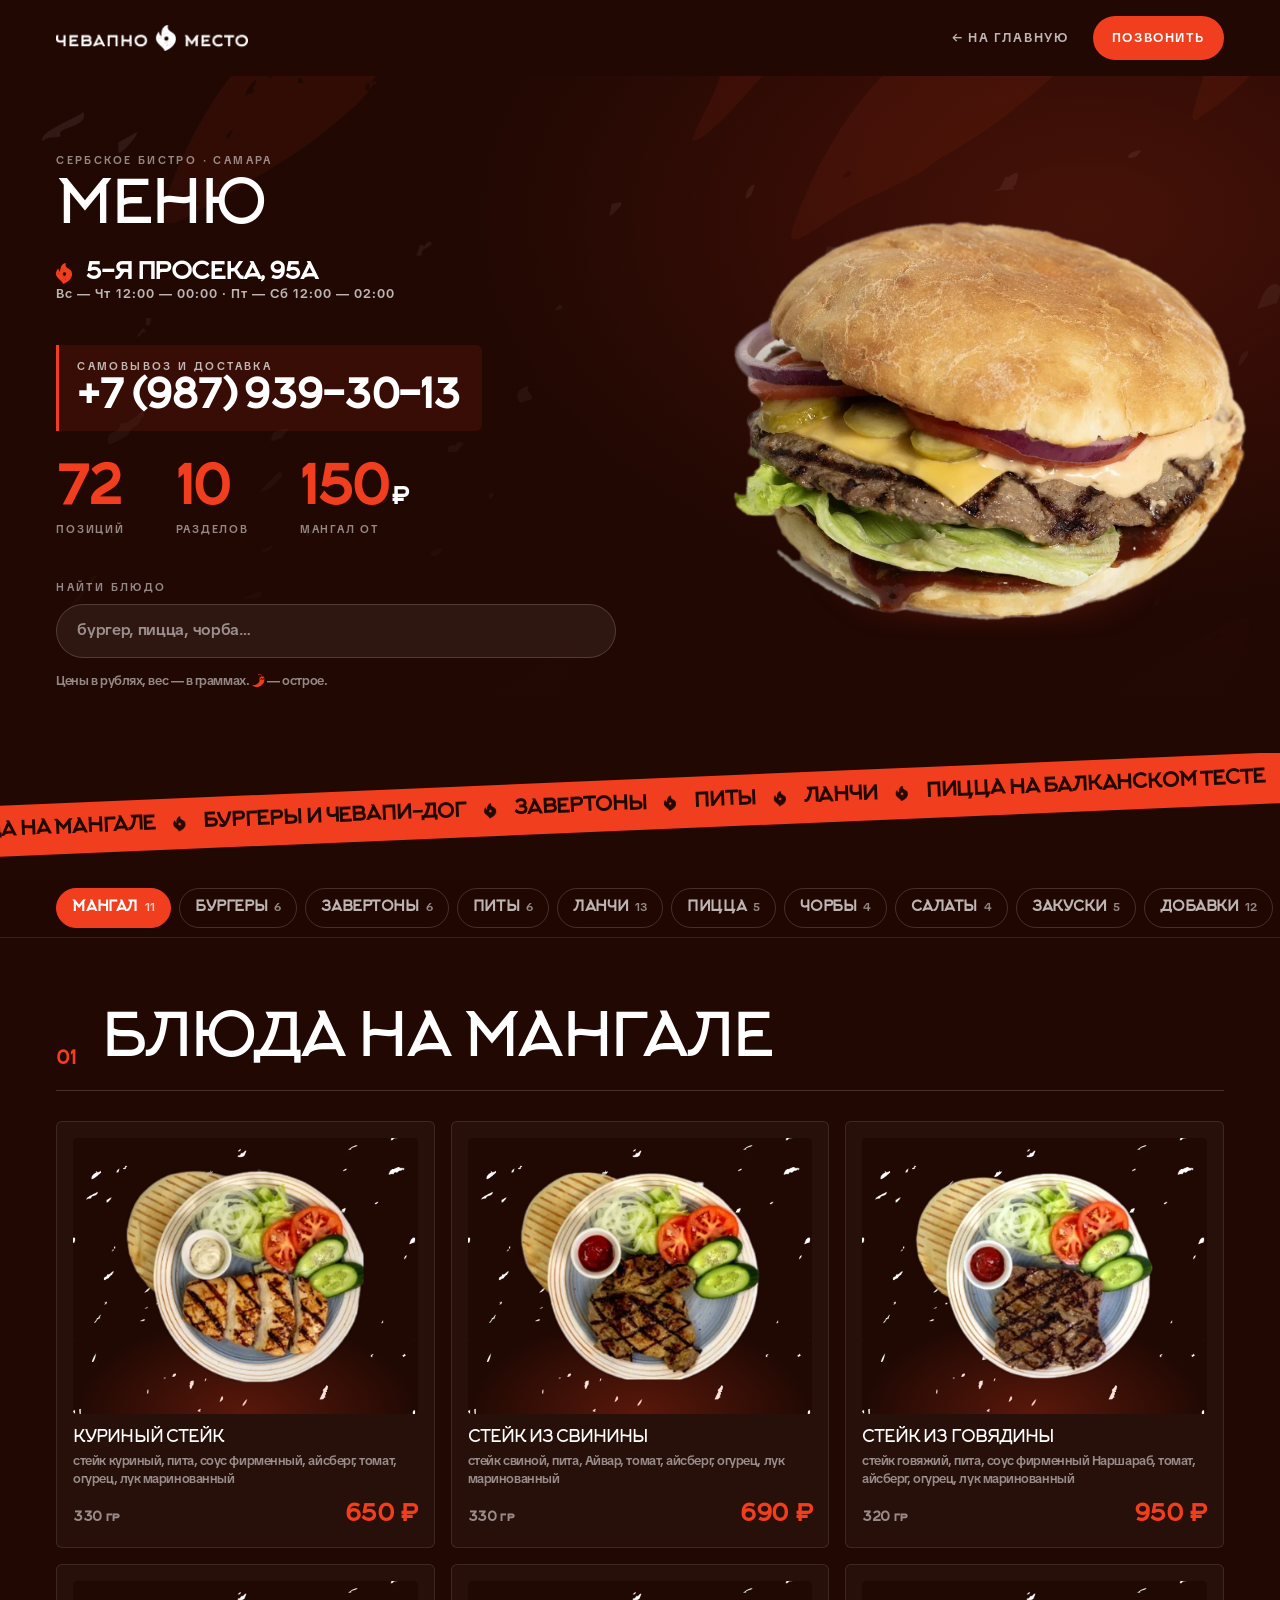
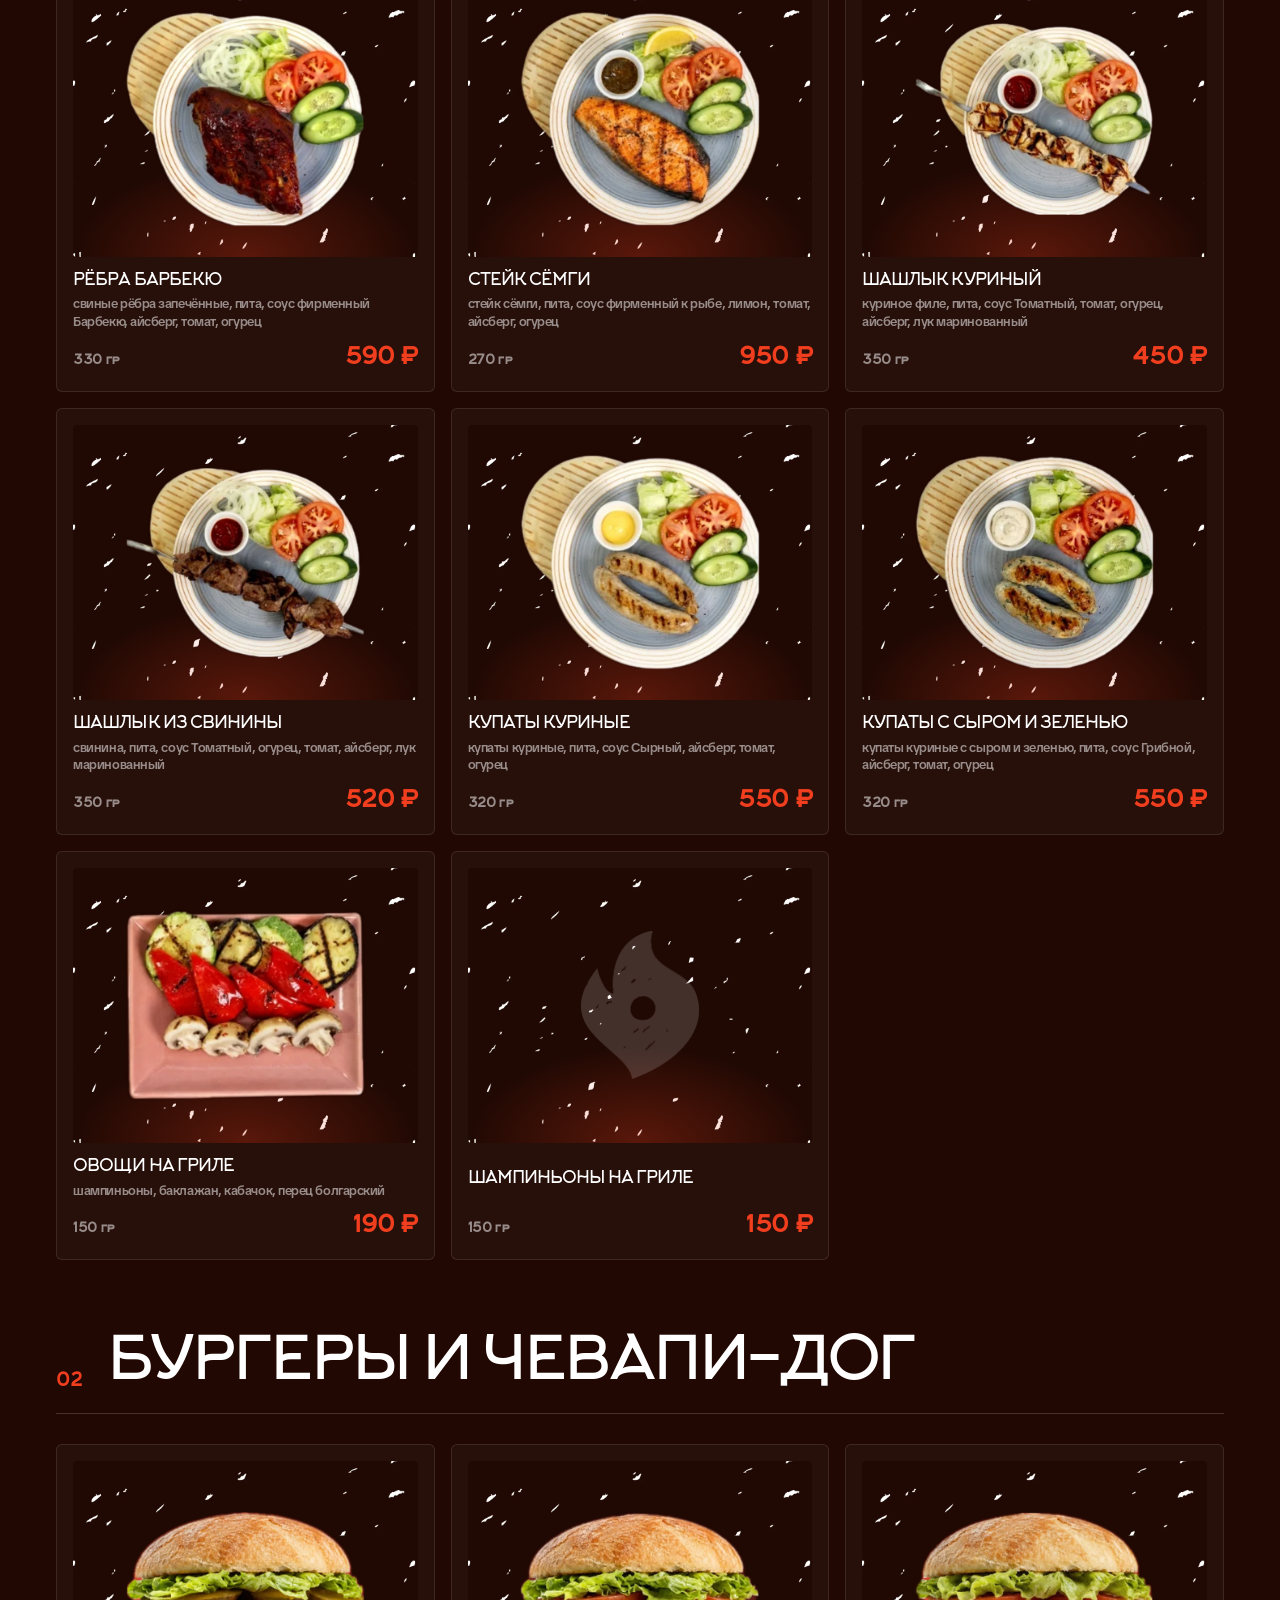
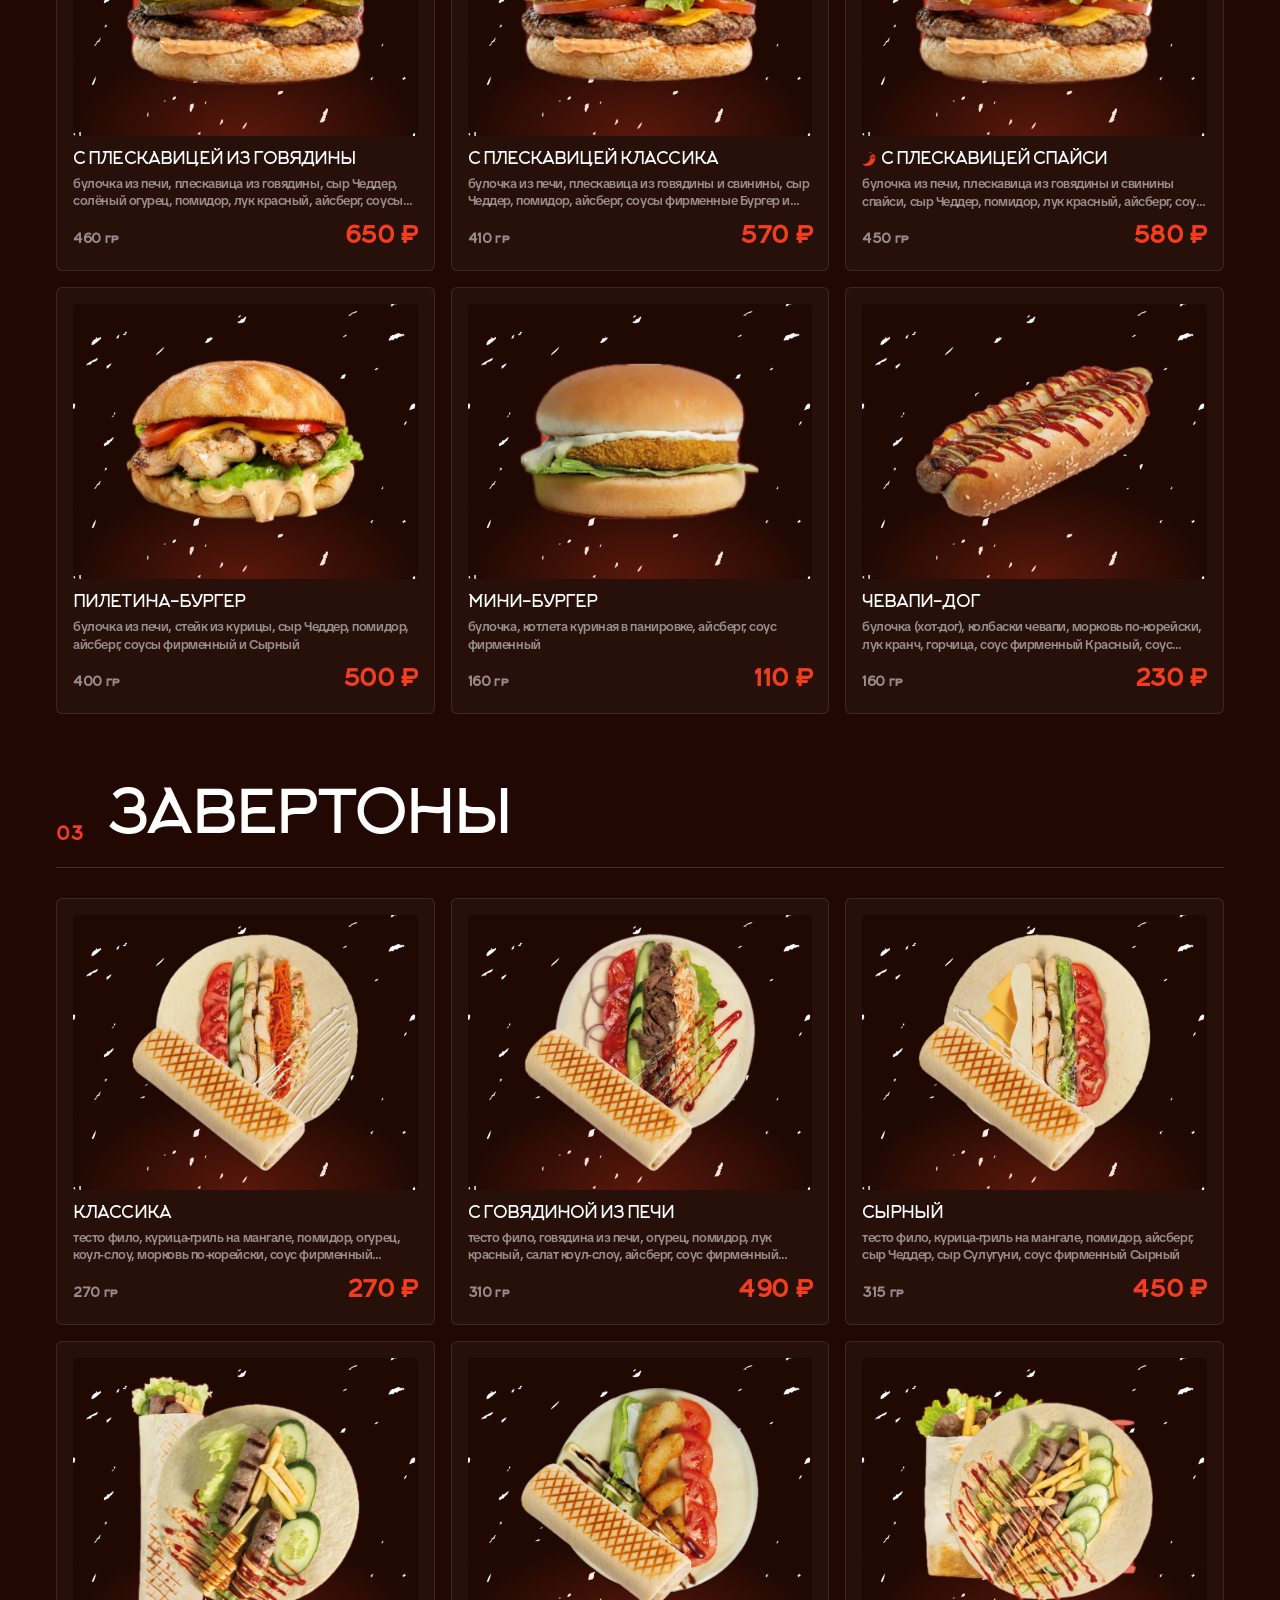
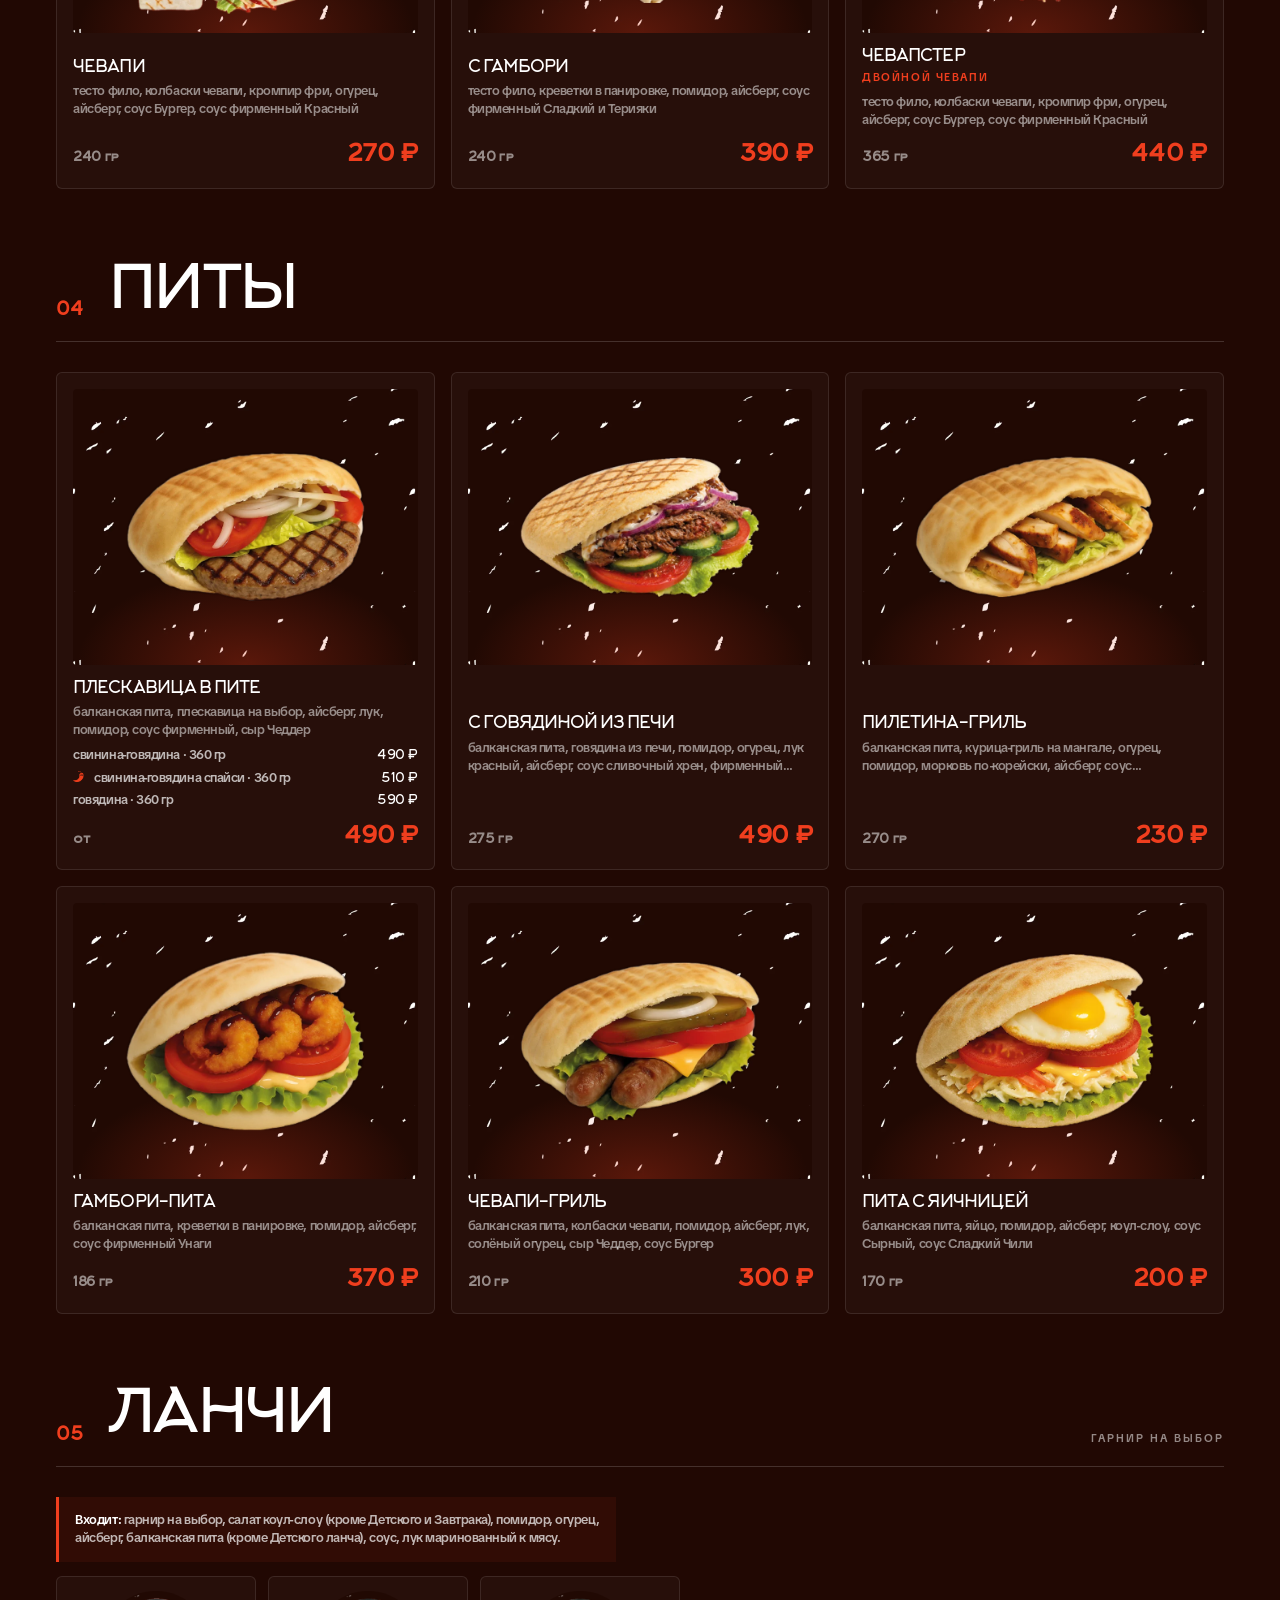
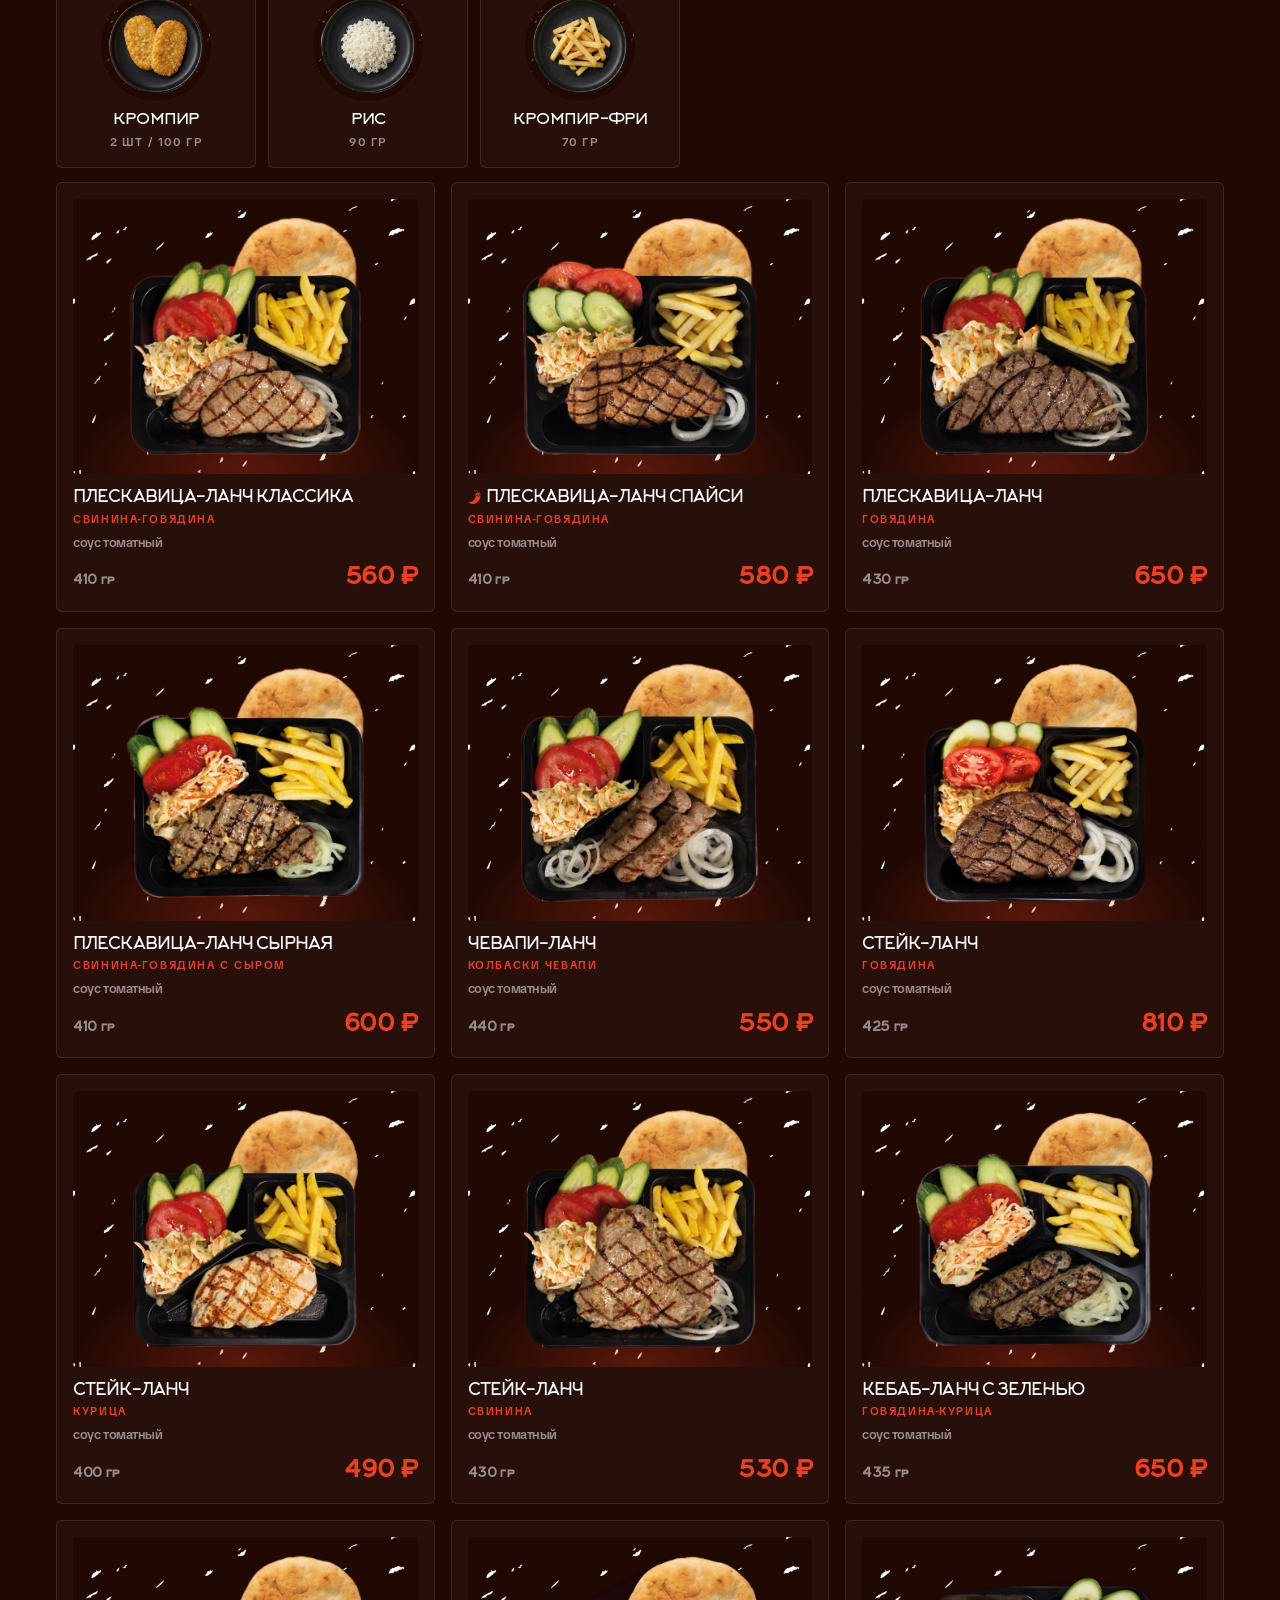
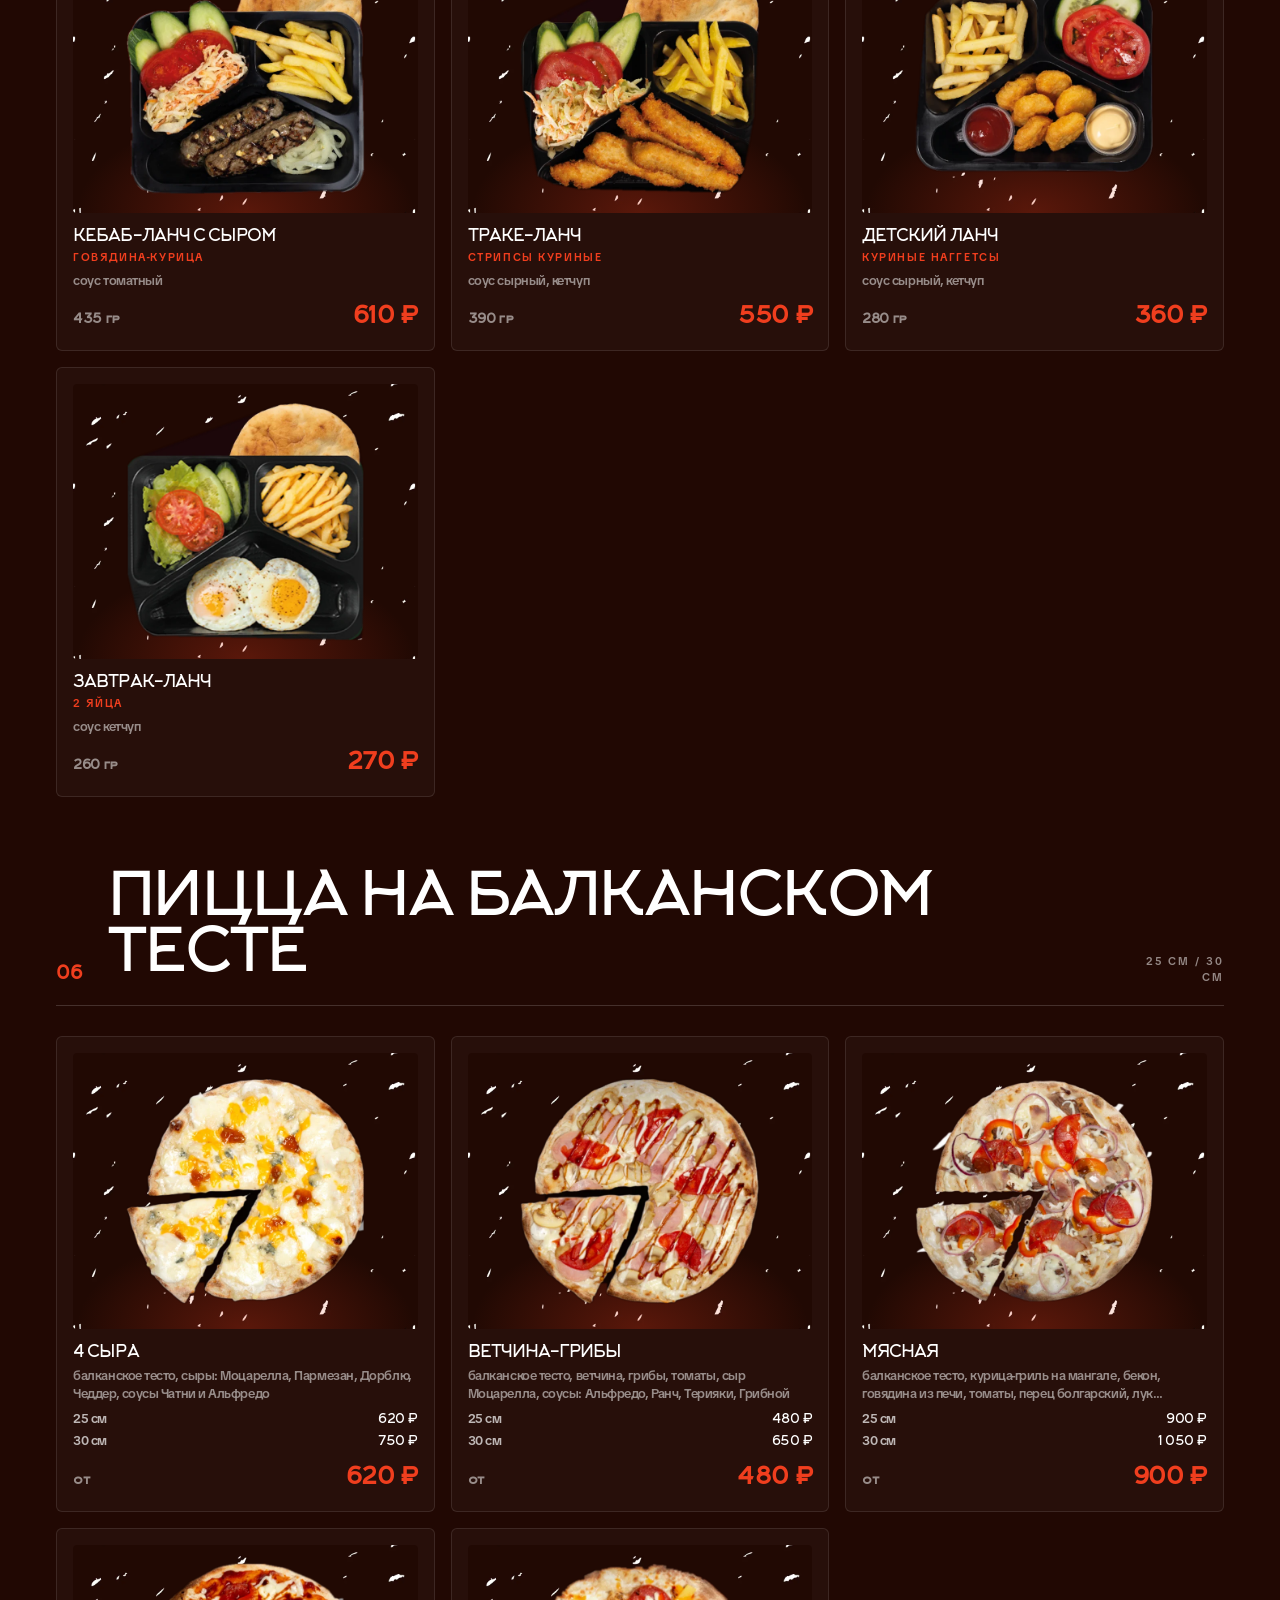
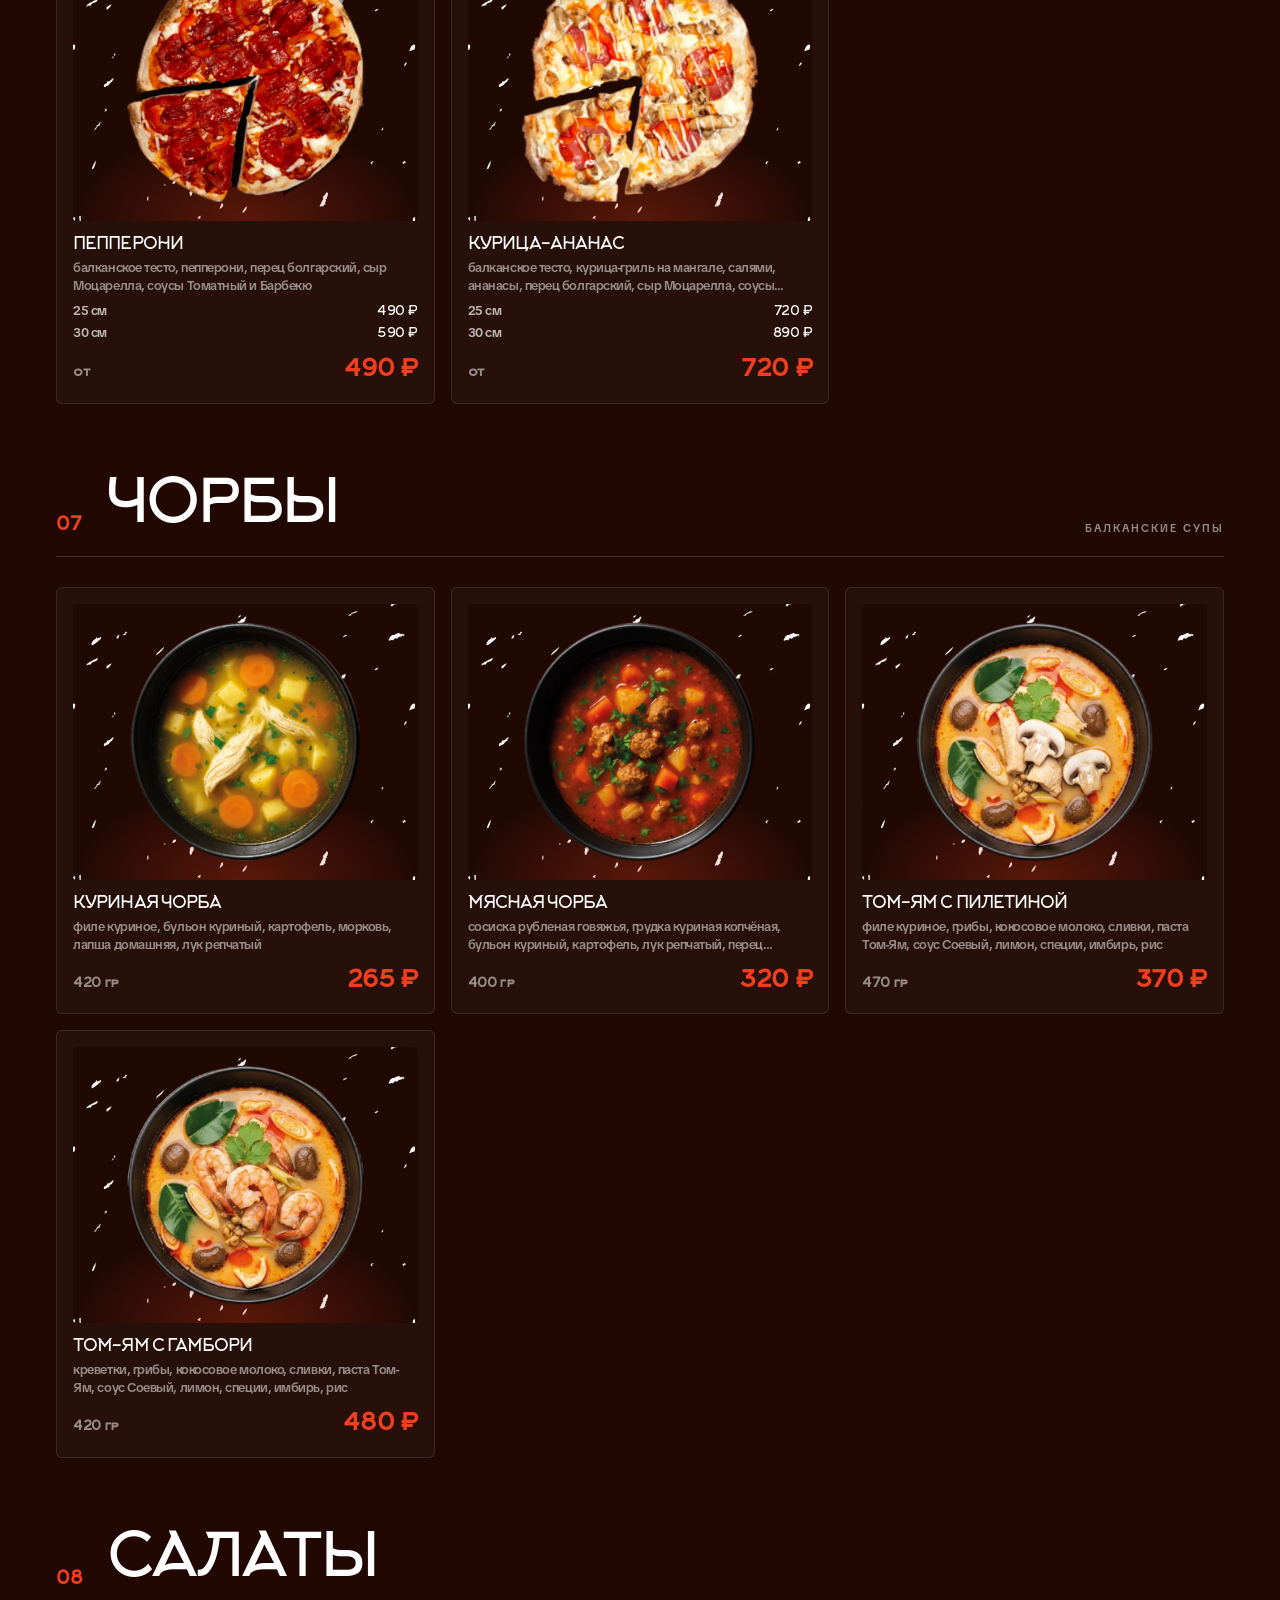
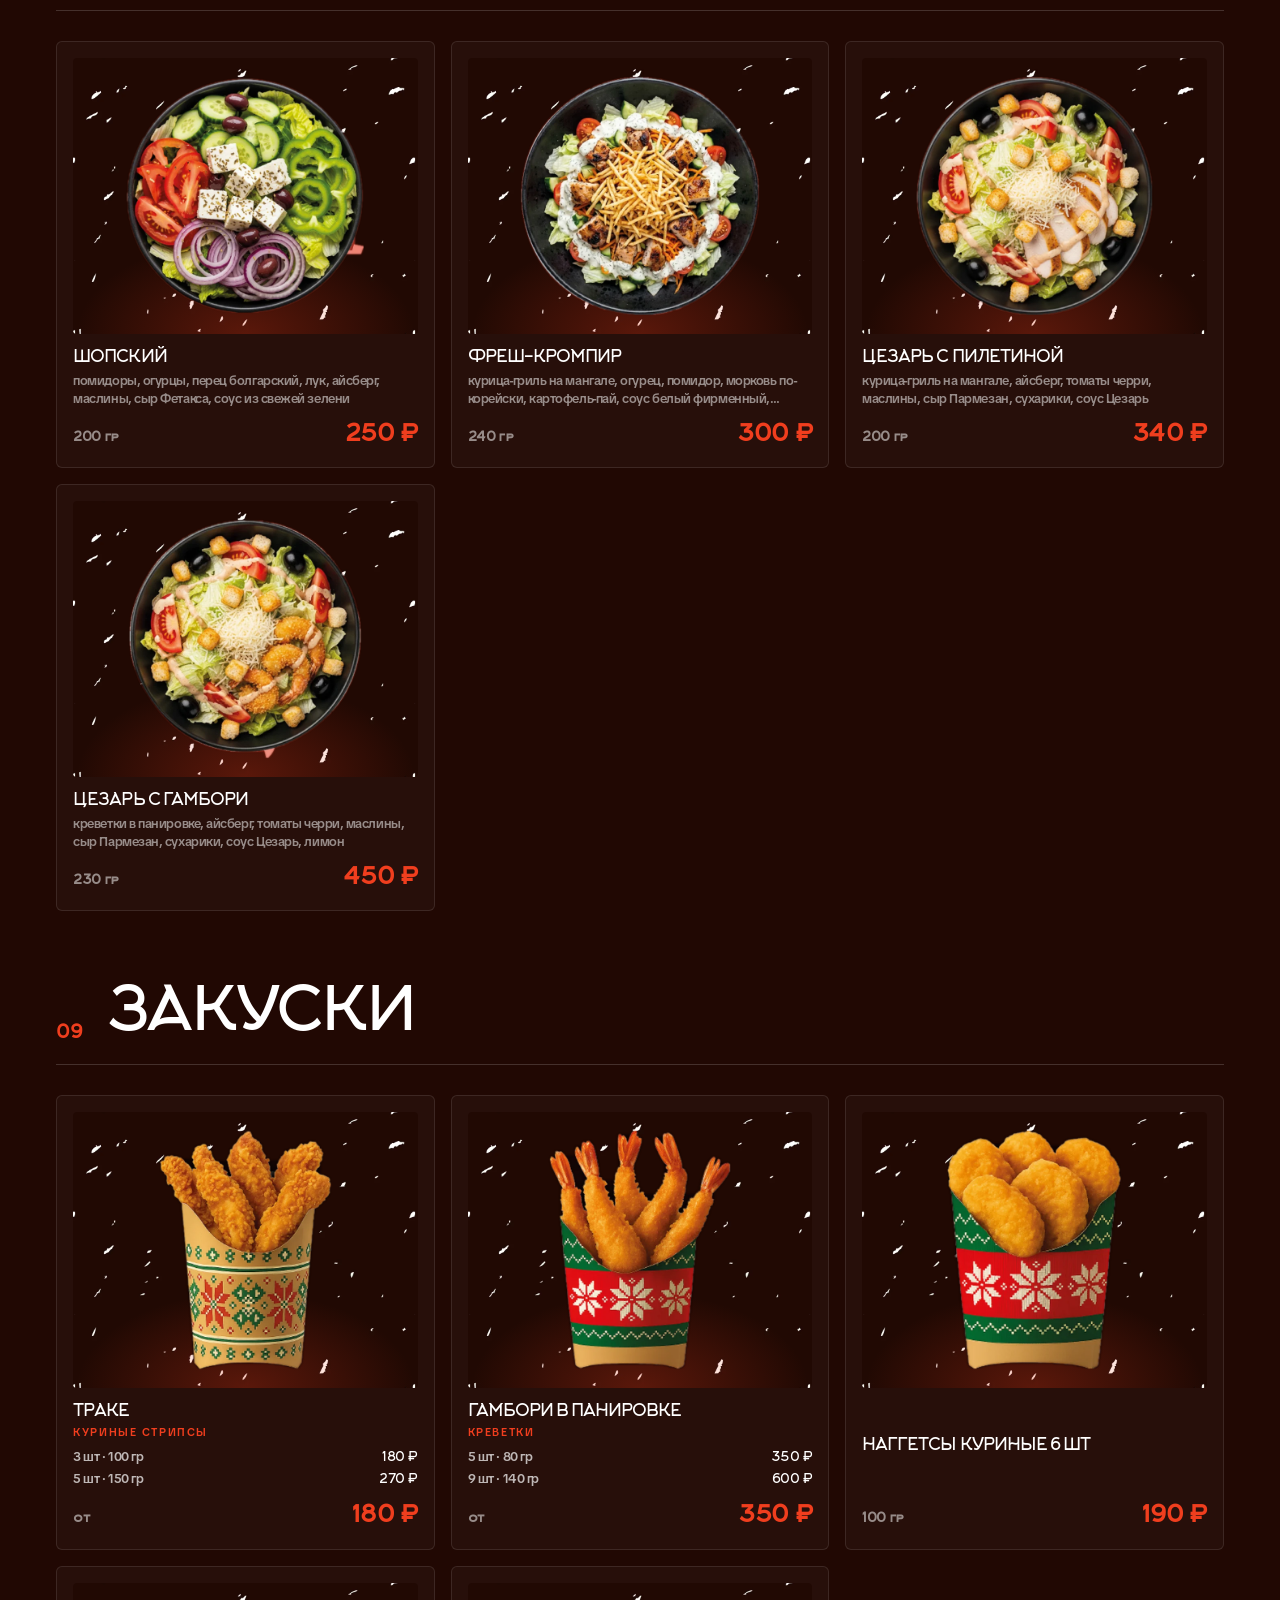
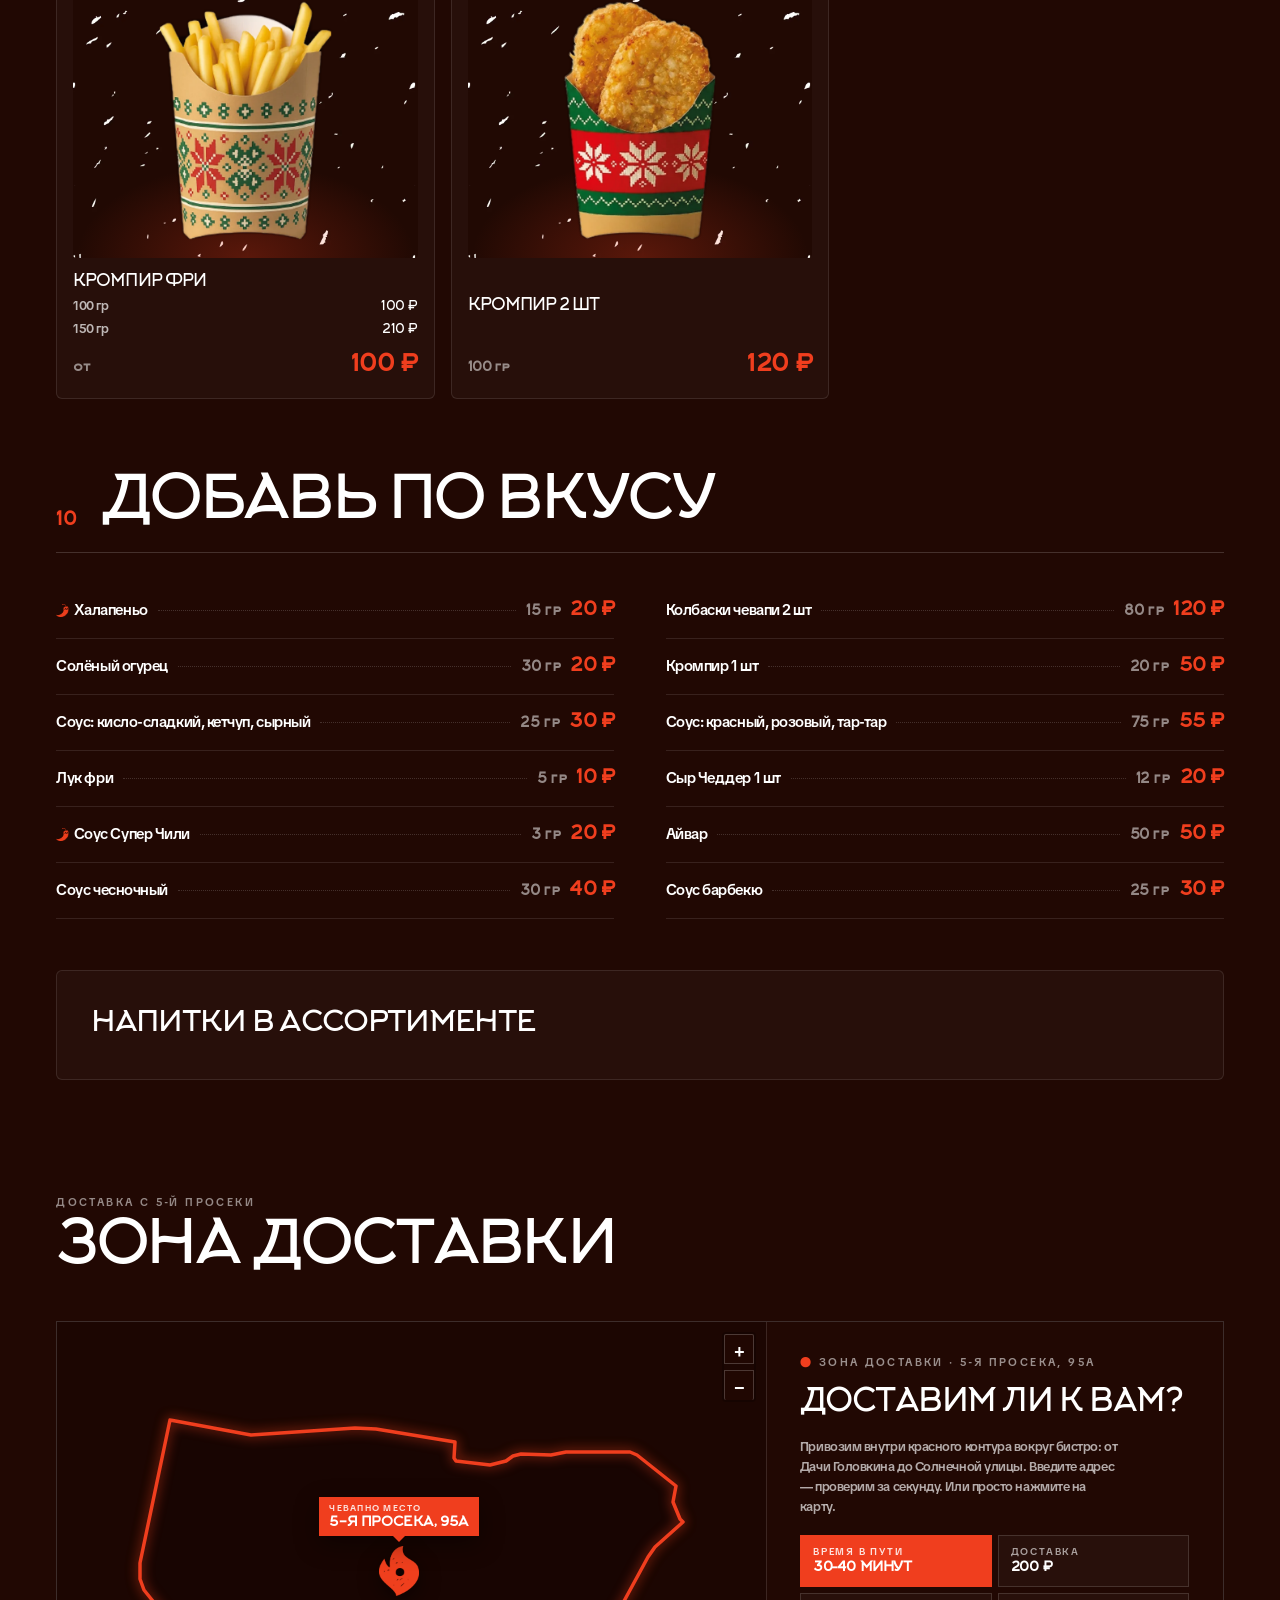
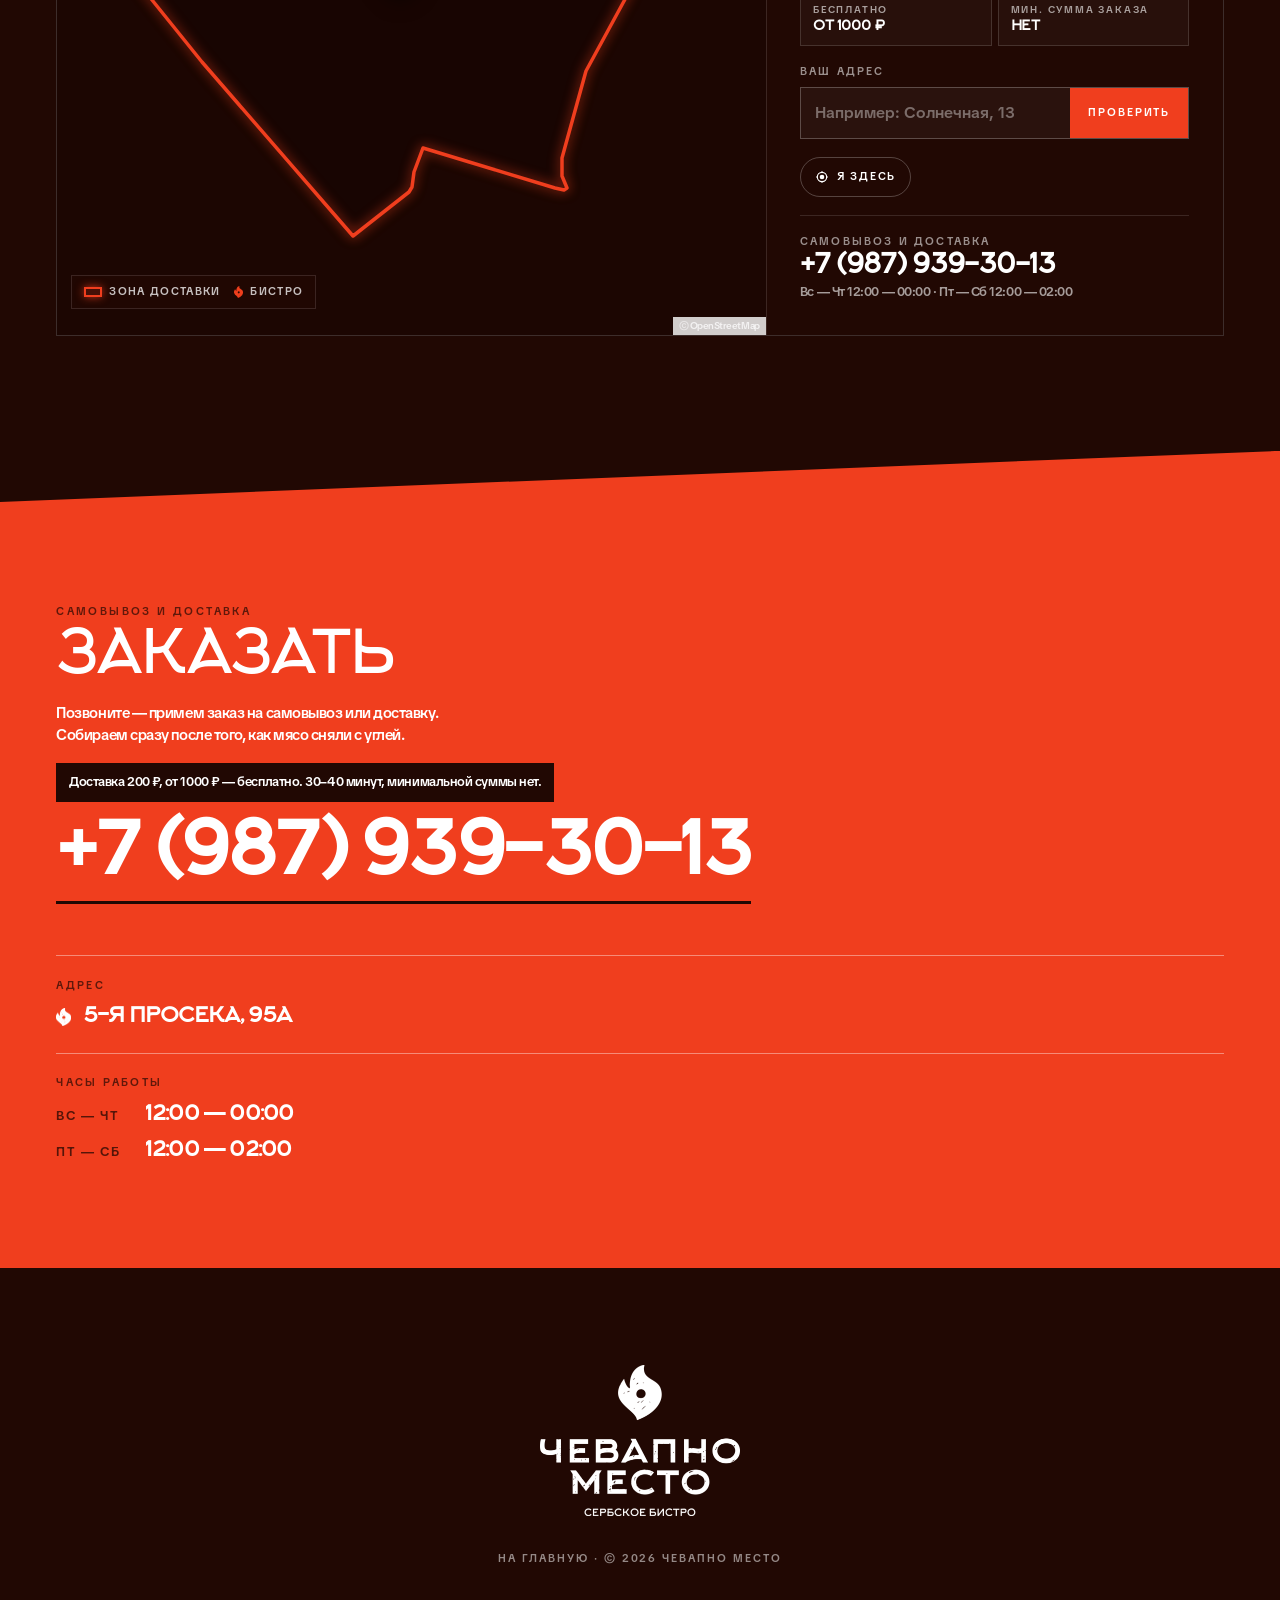
==== commit f69e2b9f: "Данные клиента: часы и телефоны 5 точек (Фрунзе 161 вместо Красноармейской 10), условия доставки, «З" ====
--- a/menu.html
+++ b/menu.html
@@ -38,6 +38,7 @@
       <img src="assets/img/el-loc-red.webp" alt="" width="14" height="18">
       <span data-address>5-я Просека, 95а</span>
     </p>
+    <p class="mhero__hours" data-hours-line></p>
     <a class="callout" data-tel href="#order">
       <span class="callout__label" data-phone-label>Самовывоз и доставка</span>
       <span class="callout__phone" data-phone>+7 (987) 939-30-13</span>
@@ -90,10 +91,15 @@
     <p class="eyebrow" data-phone-label>Самовывоз и доставка</p>
     <h2 class="h">Заказать</h2>
     <p class="order__lead">Позвоните — примем заказ на самовывоз или доставку. Собираем сразу после того, как мясо сняли с углей.</p>
+    <p class="order__terms" data-delivery hidden></p>
     <a class="order__phone" data-tel href="#order" data-phone>+7 (987) 939-30-13</a>
     <div class="order__addr">
       <p class="order__cap">Адрес</p>
       <ul><li><img src="assets/img/el-loc-white.webp" alt="" width="14" height="18"><span data-address>5-я Просека, 95а</span></li></ul>
+    </div>
+    <div class="order__addr" data-hours-wrap hidden>
+      <p class="order__cap">Часы работы</p>
+      <dl class="order__hours" data-hours></dl>
     </div>
   </div>
 </section>
--- a/css/menu.css
+++ b/css/menu.css
@@ -602,6 +602,13 @@
   font-size: clamp(1.05rem, 1.6vw, 1.45rem);
 }
 .order__addr img { width: .7em; }
+.order__addr + .order__addr { margin-top: 1.4em; }
+.order__hours { display: grid; gap: .45em; margin: 0; }
+.order__hours div { display: flex; gap: 1.2em; align-items: baseline; }
+.order__hours dt { min-width: 5.5em; font-size: var(--fs-small); letter-spacing: .12em; text-transform: uppercase; color: rgba(33,8,3,.75); }
+.order__hours dd { margin: 0; font-family: 'Arkhip', sans-serif; letter-spacing: -.04em; font-size: clamp(1.05rem, 1.6vw, 1.45rem); }
+.order__terms { margin: -.6em 0 1.6em; padding: .8em 1em; background: var(--dark); display: inline-block; font-weight: 600; font-size: var(--fs-small); }
+.mhero__hours { margin: -.4em 0 1.1em; font-size: var(--fs-small); letter-spacing: .08em; color: var(--w-64); }
 
 .mf {
   padding: clamp(46px, 6vw, 80px) var(--pad) calc(clamp(30px, 4vw, 50px) + env(safe-area-inset-bottom));
--- a/css/zone.css
+++ b/css/zone.css
@@ -252,6 +252,30 @@
 .zone__geo:hover { border-color: var(--red); background: rgba(240,62,30,.12); }
 .zone__geo svg { width: 14px; height: 14px; }
 
+/* Условия доставки — четыре плашки */
+.zone__terms { list-style: none; margin: 0; padding: 0; display: grid; grid-template-columns: repeat(2, minmax(0, 1fr)); gap: 6px; }
+.zone__terms:empty { display: none; }
+.zone__terms li {
+  padding: 10px 12px;
+  border: 1px solid rgba(255,255,255,.14);
+  background: rgba(255,255,255,.03);
+  font-family: 'Arkhip', sans-serif;
+  text-transform: uppercase;
+  letter-spacing: -.03em;
+  font-size: clamp(.82rem, .95vw, .95rem);
+  line-height: 1.15;
+}
+.zone__terms li:first-child { background: var(--red); border-color: var(--red); }
+.zone__terms small {
+  display: block;
+  margin-bottom: 4px;
+  font-family: 'TikTok Sans', sans-serif;
+  font-size: 10px;
+  letter-spacing: .18em;
+  color: rgba(255,255,255,.6);
+}
+.zone__terms li:first-child small { color: rgba(255,255,255,.85); }
+
 /* Ответ проверки */
 .zone__result { min-height: 0; }
 .zone__result:empty { display: none; }
@@ -292,6 +316,7 @@
 .zone__call span { font-size: var(--fs-eyebrow); letter-spacing: .2em; text-transform: uppercase; color: rgba(255,255,255,.55); }
 .zone__call a { font-family: 'Arkhip', sans-serif; letter-spacing: -.04em; font-size: clamp(1.3rem, 2vw, 1.8rem); line-height: 1; color: #fff; transition: color .3s var(--ease); }
 .zone__call a:hover { color: var(--red); }
+.zone__call em { font-style: normal; font-size: var(--fs-small); color: rgba(255,255,255,.6); }
 
 @media (max-width: 960px) {
   .zone { grid-template-columns: minmax(0, 1fr); }
